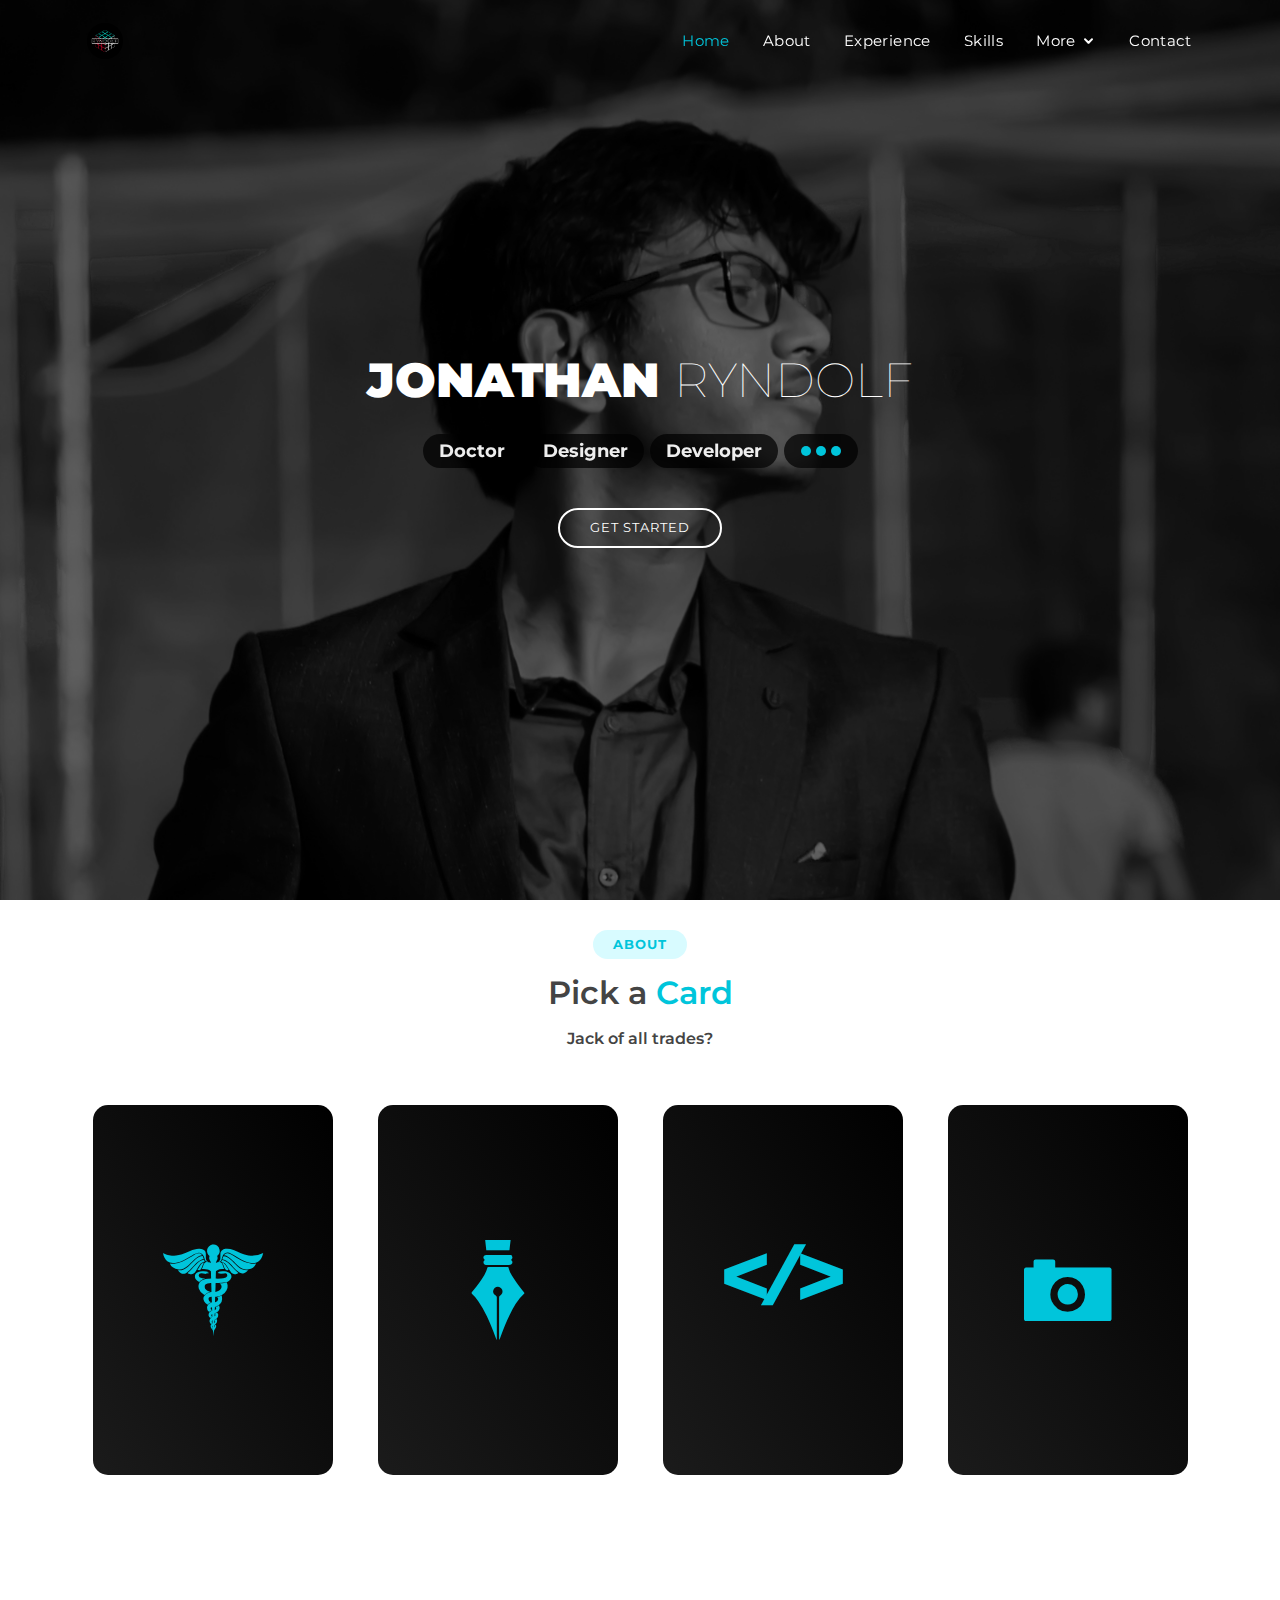
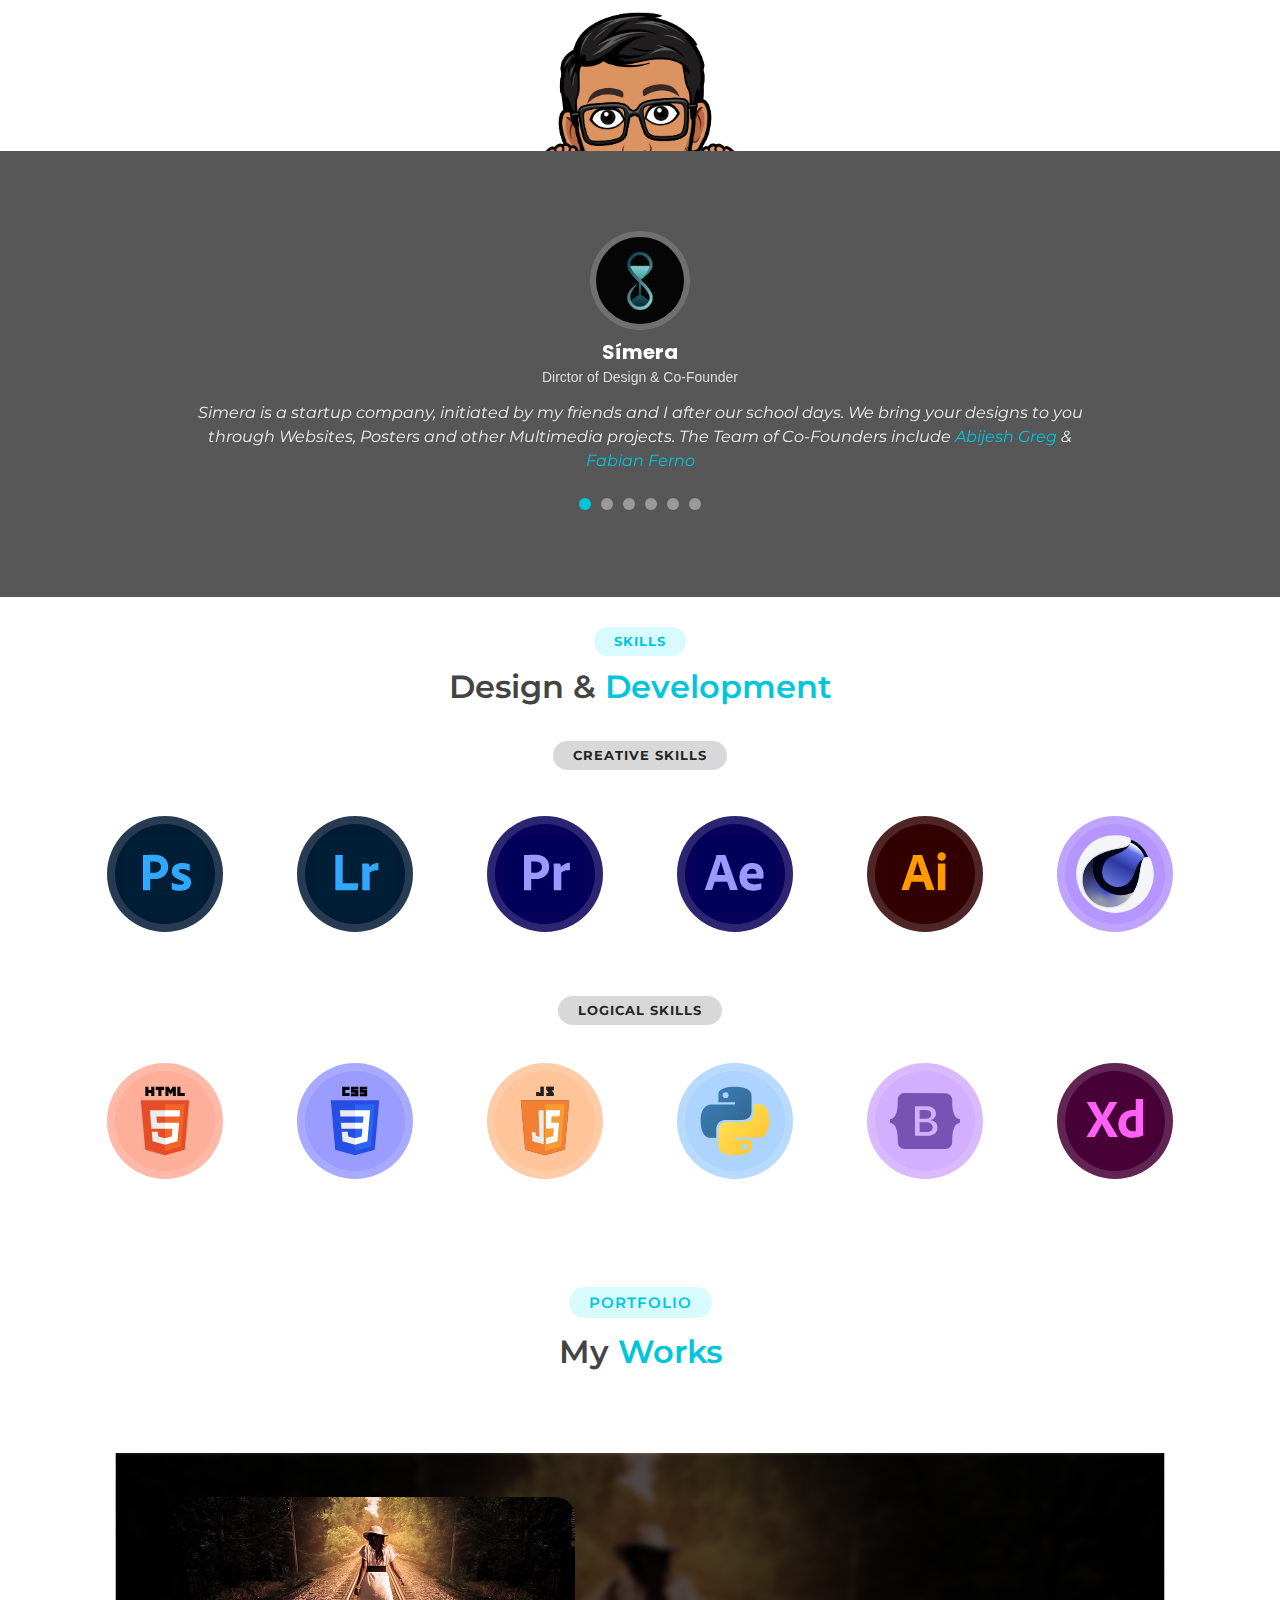
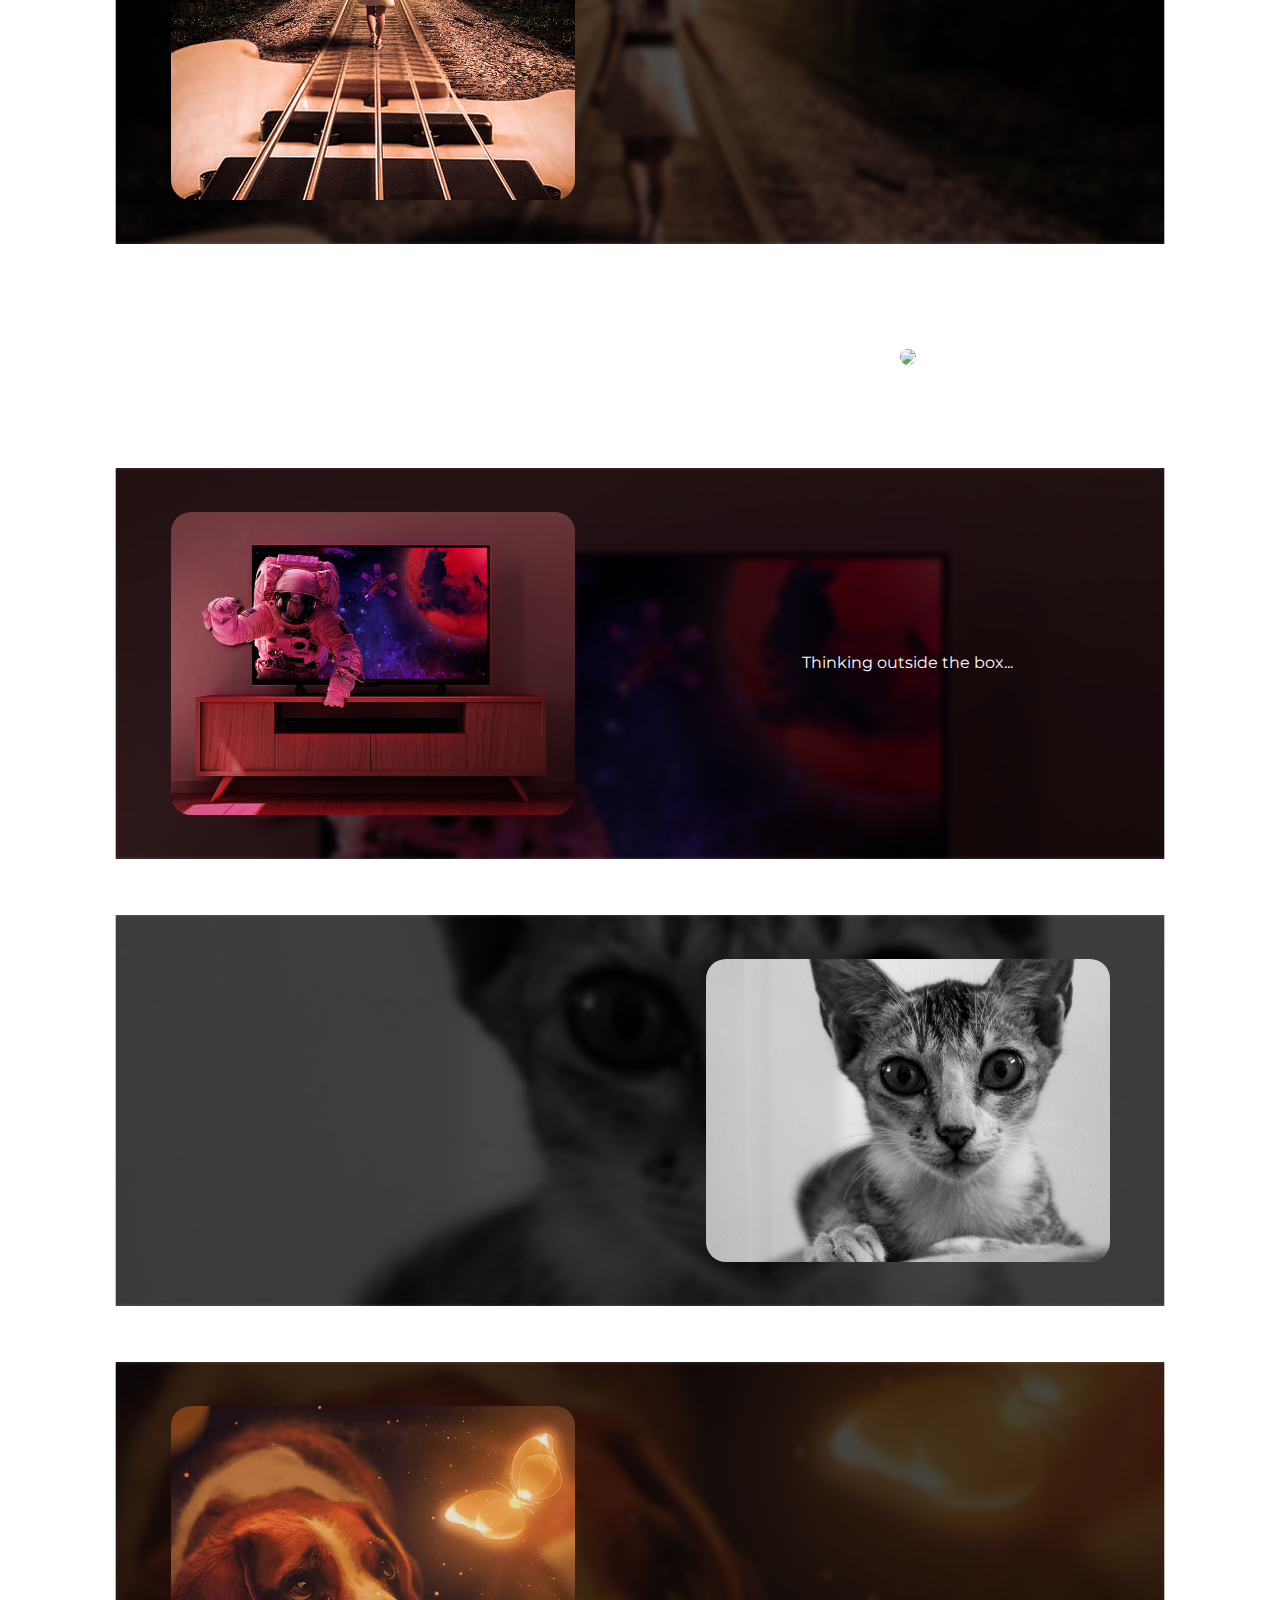
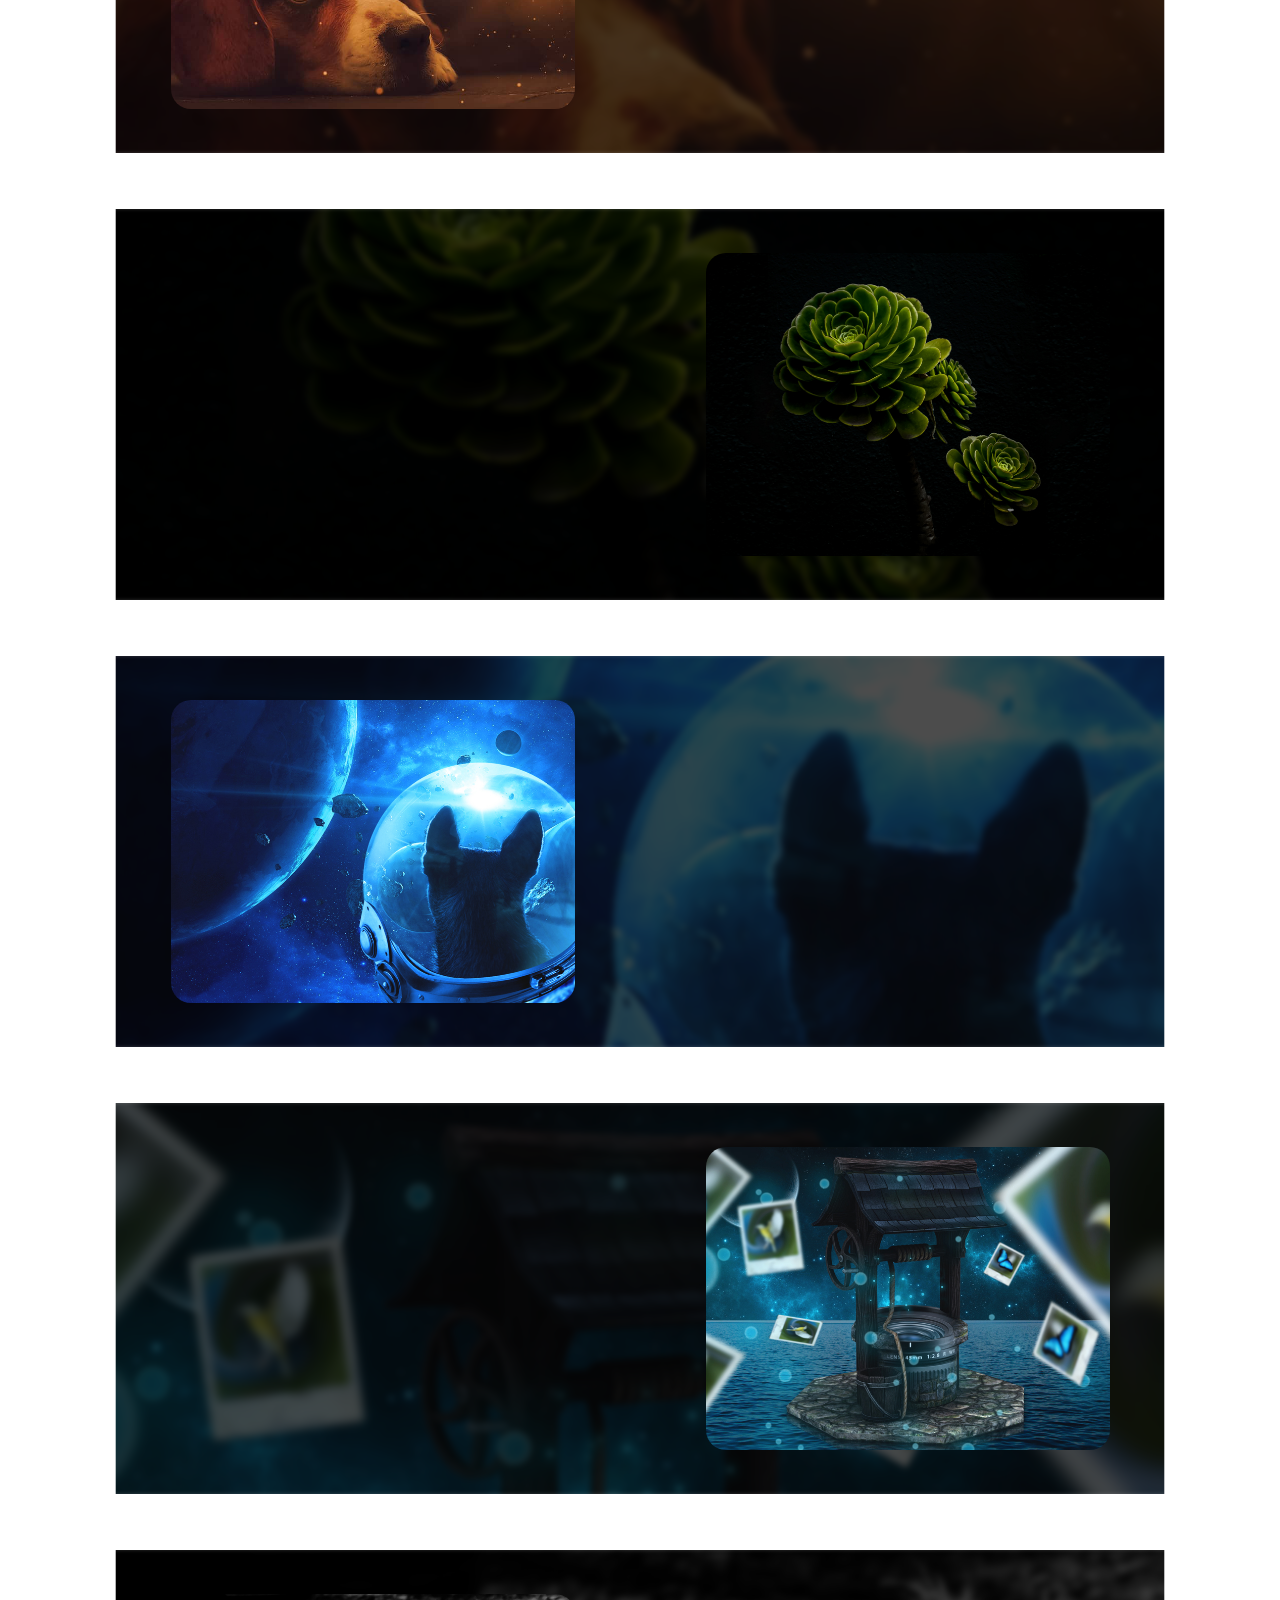
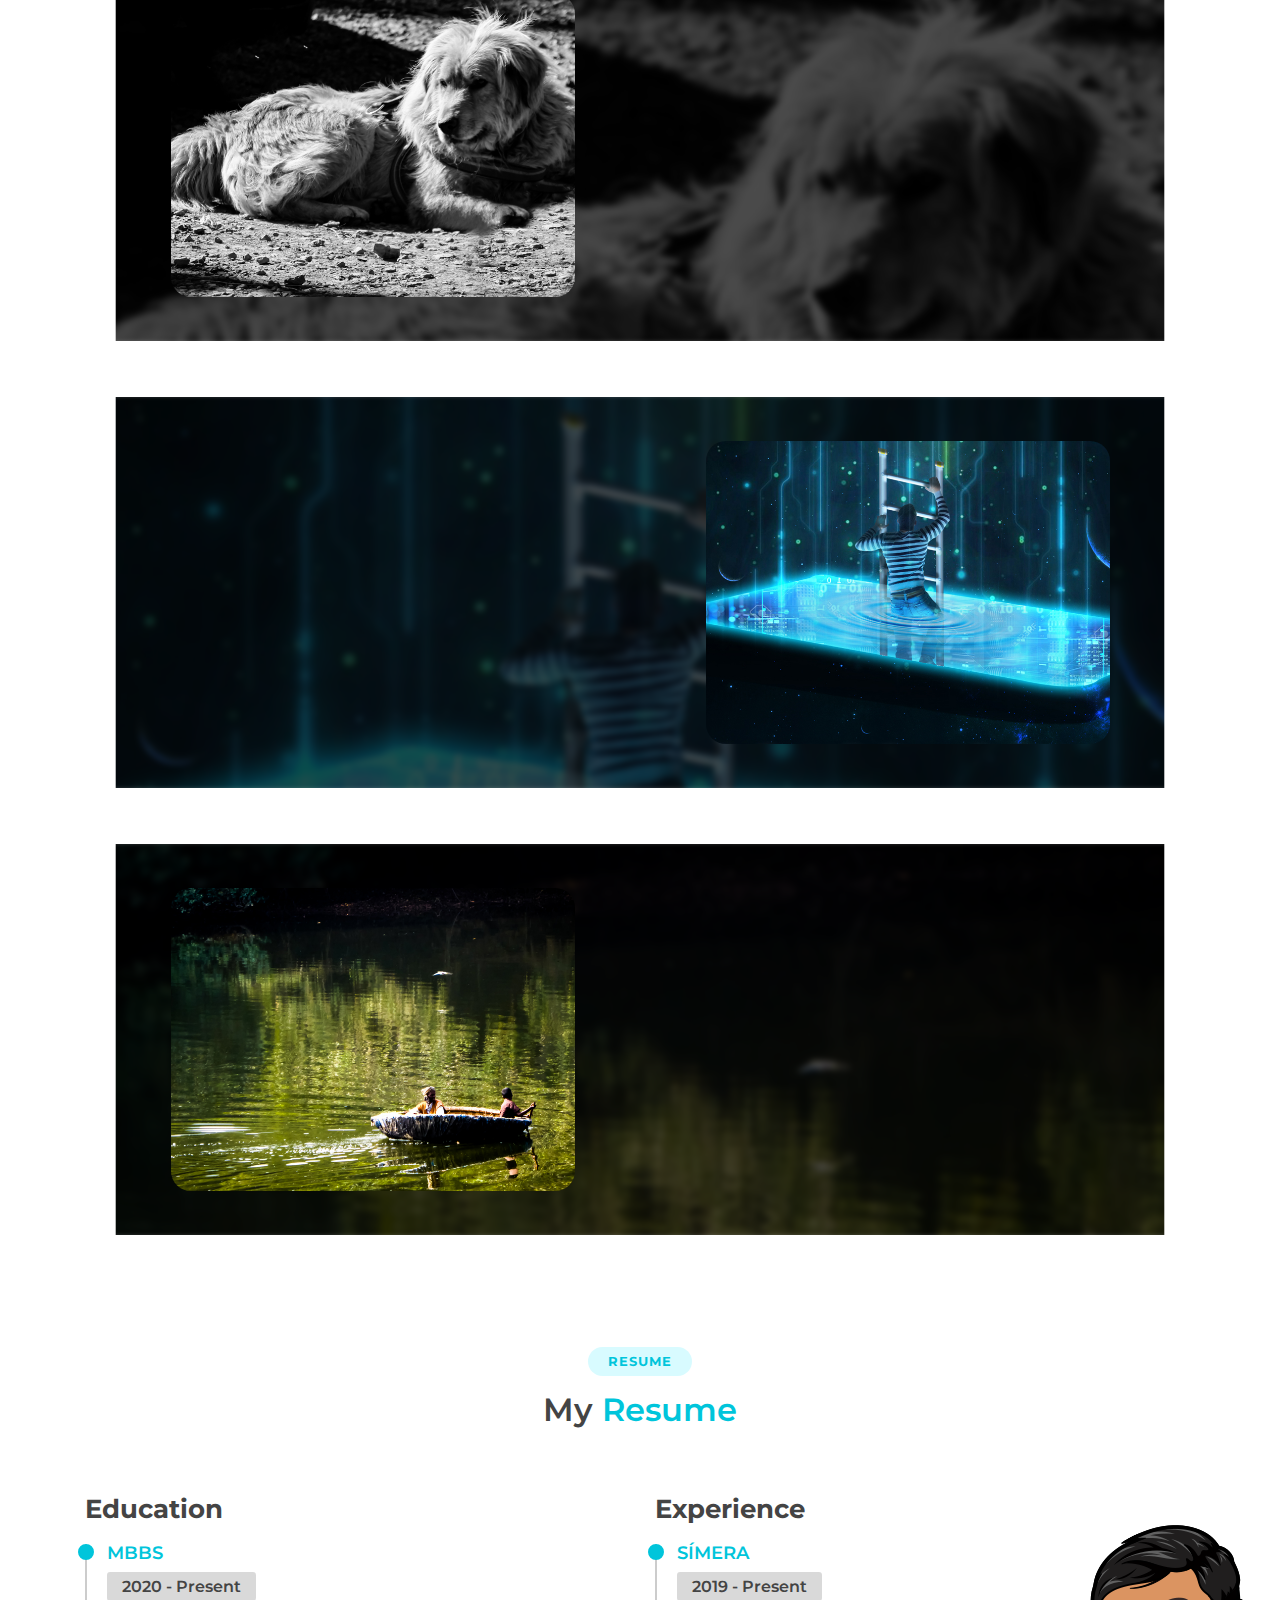
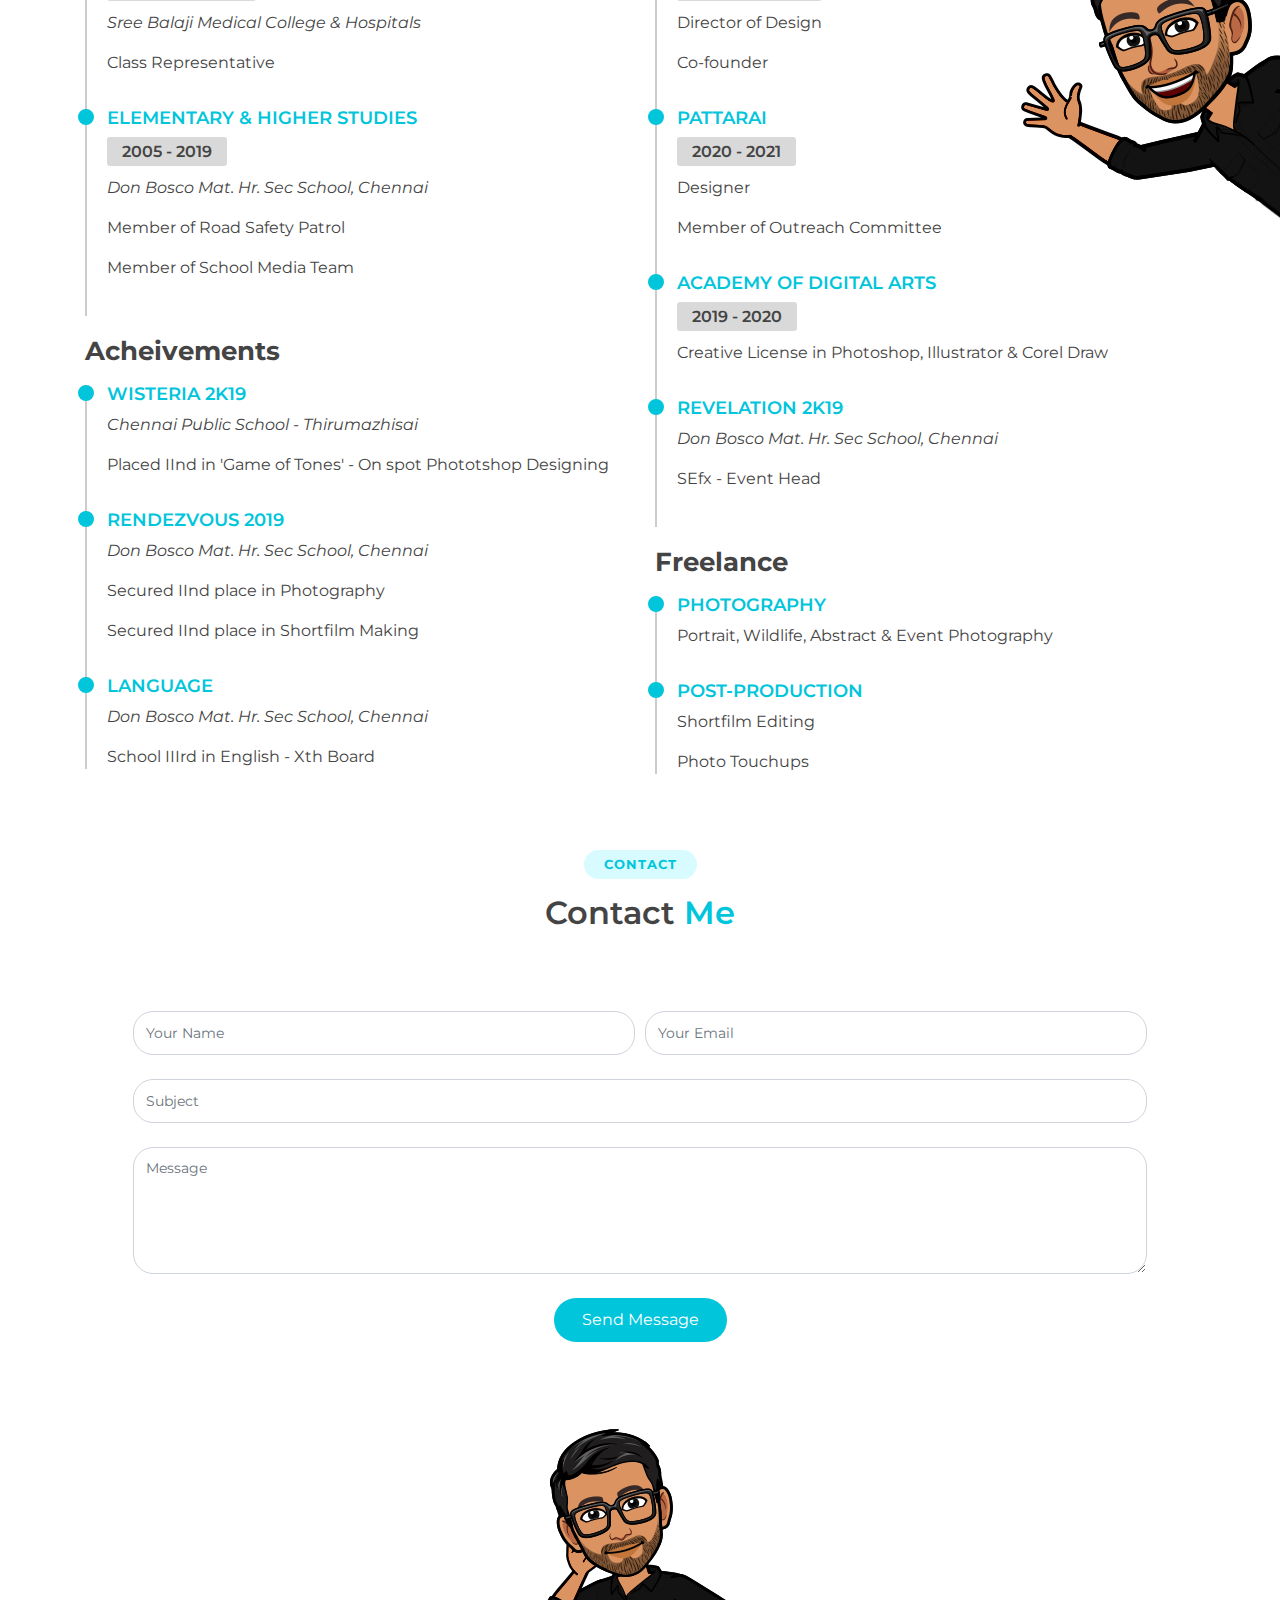
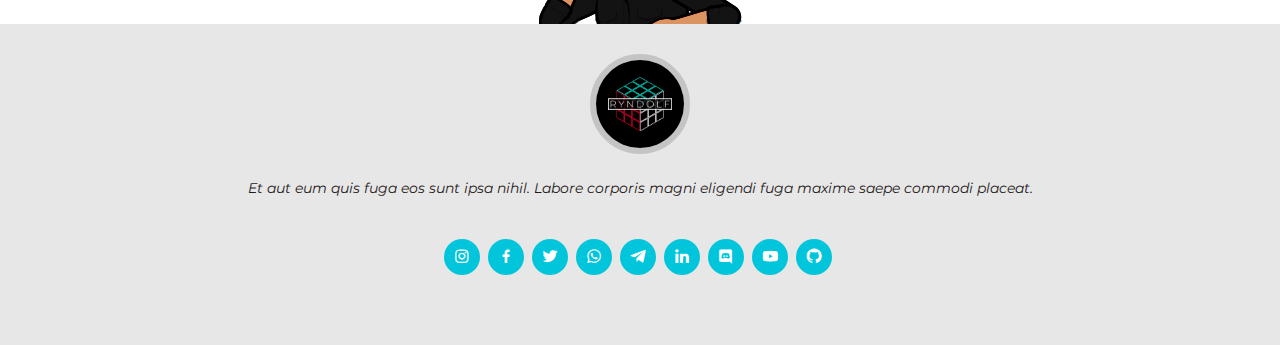
==== index.html @ 56dc68b8 "sc edit" ====
<!DOCTYPE html>

<head>
  <meta charset="utf-8" />
  <meta content="width=device-width, initial-scale=1.0" name="viewport" />

  <title>Jonathan Ryndolf</title>
  <meta content="" name="description" />
  <meta content="" name="keywords" />

  <!-- Browser Logo -->
  <link href="assets/img/smile.png" rel="icon" />
  <link href="assets/img/smile.png" rel="apple-touch-icon" />

  <!-- Google Fonts -->
  <link
    href="https://fonts.googleapis.com/css?family=Open+Sans:300,300i,400,400i,600,600i,700,700i|Nunito:300,300i,400,400i,600,600i,700,700i|Poppins:300,300i,400,400i,500,500i,600,600i,700,700i"
    rel="stylesheet"
  />

  <!-- Vendor CSS Files -->
  <link href="assets/vendor/bootstrap/css/bootstrap.min.css" rel="stylesheet" />
  <link href="assets/vendor/icofont/icofont.min.css" rel="stylesheet" />
  <link href="assets/vendor/boxicons/css/boxicons.min.css" rel="stylesheet" />
  <link href="assets/vendor/remixicon/remixicon.css" rel="stylesheet" />
  <link href="assets/vendor/venobox/venobox.css" rel="stylesheet" />
  <link
    href="assets/vendor/owl.carousel/assets/owl.carousel.min.css"
    rel="stylesheet"
  />

  <!-- Main CSS File -->
  <link href="assets/css/style.css" rel="stylesheet" />
  <link href="assets/css/penstyle.css" rel="stylesheet" />
  <link href="assets/css/portfolio.css" rel="stylesheet" />
</head>

<body>
  <div class="loading"></div>
  <!-- ======= Header ======= -->
  <header id="header" class="fixed-top">
    <div class="container d-flex align-items-center">
      <a href="#hero" class="logo mr-auto"
        ><img src="assets/img/favicon.jpg" alt="" class="img-fluid"
      /></a>

      <nav class="nav-menu d-none d-lg-block">
        <ul>
          <li class="active"><a href="#hero">Home</a></li>
          <li><a href="#about">About</a></li>
          <li><a href="#testimonials">Experience</a></li>
          <li><a href="#skills">Skills</a></li>
          <li class="drop-down"><a href="">More</a>
            <ul>
              <li><a href="#portfolio">Portfolio</a></li>
              <li><a href="#resume">Resume</a></li>
              <li><a href="blog.html">Blog</a></li>
            </ul>
          </li>
          <li><a href="#contact">Contact</a></li>
        </ul>
      </nav>
      <!-- .nav-menu -->
    </div>
  </header>
  <!-- End Header -->

  <!-- ======= Hero Section ======= -->

  <div class="center d-none d-md-block" style="z-index: 5">
    <div class="big">
      <div class="outline"></div>
      <div class="small one"></div>
      <div class="small two"></div>
      <div class="small three"></div>
      <div class="small four"></div>
    </div>
  </div>

  <div
    id="colorcodepadding"
    class="colors col d-none d-md-block"
    style="position: absolute; z-index: 5; top: 32%; pointer-events: none"
  >
    <div id="color1" class="icon-box">
      <div class="padding-icon">
        <div class="colorbox" style="background-color: #00c5db"></div>
      </div>
      <h3><a href="">#00c5db</a></h3>
    </div>
    <div id="color2" class="icon-box">
      <div class="padding-icon">
        <div class="colorbox" style="background-color: #d8fbff"></div>
      </div>
      <h3><a href="">#d8fbff</a></h3>
    </div>
    <div id="color3" class="icon-box">
      <div class="padding-icon">
        <div class="colorbox" style="background-color: #ffffff"></div>
      </div>
      <h3><a href="">#ffffff</a></h3>
    </div>
    <div id="color4" class="icon-box">
      <div class="padding-icon">
        <div class="colorbox" style="background-color: #493c3e"></div>
      </div>
      <h3><a href="">#493c3e</a></h3>
    </div>
    <div id="color5" class="icon-box">
      <div class="padding-icon">
        <div class="colorbox" style="background-color: #000000"></div>
      </div>
      <h3><a href="">#000000</a></h3>
    </div>
  </div>

  <div class="codevisible" style="overflow: hidden">
    <div id="code"></div>
  </div>

  <div class="docvisible" style="overflow: hidden">
    <div id="doc"></div>
  </div>

  <div class="desvisible" style="overflow: hidden">
    <div id="des"></div>
  </div>

  <section id="hero">
    <div class="hero-container">
      <h1 class="pb-3">
        <div id="name">Jonathan <span>Ryndolf</span></div>
      </h1>
      <h2>
        <span id="doctor" class="badge rounded-pill badgecolor p-2 pl-3 pr-3"
          >Doctor</span
        >
        <span id="designer" class="badge rounded-pill badgecolor p-2 pl-3 pr-3"
          >Designer</span
        >
        <span id="developer" class="badge rounded-pill badgecolor p-2 pl-3 pr-3"
          >Developer</span
        >
        <span
          class="badge rounded-pill badgecolor p-2 pl-3 pr-5"
          style="color: #0000"
        >
          <div class="dot-flashing ml-3 mt-1" style="position: absolute"></div>
          ..
        </span>
      </h2>
      <a href="#about" class="btn-get-started scrollto hand">Get Started</a>
    </div>
  </section>
  <!-- End Hero -->

  <main id="main">

    <!-- ======= About Section ======= -->
    <section id="about" class="about">
      <div class="container">
        <div class="section-title">
          <h2>About</h2>
          <h3>Pick a<span> Card</span></h3>
          <p>Jack of all trades?</p>
        </div>

        <div class="row mt-4">
          <div class="col-md-3 col-12 mb-md-0 mb-5 fixes">
            <div class="flip-card">
              <div class="flip-card-inner">
                <div class="flip-card-front">
                  <i class="icofont-medical-sign-alt"></i>
                </div>
                <div class="flip-card-back">
                  <div class="topicon"><i class="icofont-medical-sign-alt"></i></div>
                  <h1>Medicine</h1>
                  <h2><em>"The Human Body is the best work of art." - Jess C. Scott</em></h2>
                  <p>Gross Anatomy is one of my interests and
                    I wish to be a skillful surgeon one day, but for now
                    I'm looking forward to learn more about this marvelous machine
                    God has created.
                  </p>
                  <div class="boticon"><i class="icofont-medical-sign-alt"></i></div> 
                </div>
              </div>
            </div>
          </div>

          <div class="col-md-3 col-12 mb-md-0 mb-5 fixes">
            <div class="flip-card">
              <div class="flip-card-inner">
                <div class="flip-card-front">
                  <i class="icofont-pen-nib"></i>
                </div>
                <div class="flip-card-back">
                  <div class="topicon"><i class="icofont-pen-nib"></i></div>
                  <h1>Designing</h1>
                  <h3><em>"Good design is about process, not product." - Jared Sinclair</em></h3>
                  <p>I started designing when I was 14 and I couldn't stop.
                    You know why? Bringing a vision in your head
                    into existence feels like giving life and what's more rewarding than the power to create?
                  </p>
                  <div class="boticon"><i class="icofont-pen-nib"></i></div> 
                </div>
              </div>
            </div>
          </div>

          <div class="col-md-3 col-12 mb-md-0 mb-5 fixes">
            <div class="flip-card">
              <div class="flip-card-inner">
                <div class="flip-card-front">
                  <i style="font-family: Consolas, monaco, monospace;font-style: normal;font-weight: 1000;font-size: 80px;letter-spacing: -10px;" class="pb-3 pr-2">&#x3C;/&#x3E;</i>
                </div>
                <div class="flip-card-back">
                  <div class="topicon"><i style="font-family: Consolas, monaco, monospace;font-style: normal;font-weight: 1000;font-size: 32px;letter-spacing: -4px;">&#x3C;/&#x3E;</i></div>
                  <h1>Coding</h1>
                  <h3><em>"First, solve the problem. Then, write the code." - John Johnson</em></h3>
                  <p>It's been a year since I started coding, nevertheless everyday i learn something new.
                    It's really fascinating how just a set of text can produce complex designs & functions.
                  </p>
                  <div class="boticon"><i style="font-family: Consolas, monaco, monospace;font-style: normal;font-weight: 1000;font-size: 32px;letter-spacing: -4px;">&#x3C;/&#x3E;</i></div> 
                </div>>
              </div>
            </div>
          </div>

          <div class="col-md-3 col-12 fixes">
            <div class="flip-card">
              <div class="flip-card-inner">
                <div class="flip-card-front">
                  <i class="icofont-camera-alt"></i>
                </div>
                <div class="flip-card-back">
                  <div class="topicon"><i class="icofont-camera-alt"></i></div>
                  <h1>Photography</h1>
                  <h3 style="font-size: 11px;"><em>"Don't shoot what it looks like. Shoot what it feels like." - David Alan</em></h3>
                  <p>If only there was a way to relish a moment not just while it happens but forever. Oh it exists and it's beautiful.
                    Portraiture has been one of my interests & I love the Monochrome's of Mark Mann.
                  </p>
                  <div class="boticon"><i class="icofont-camera-alt"></i></div> 
                </div>
            </div>
          </div>

        </div>
        <div class="row content"></div>
      </div>
    </section>
    <!-- End About Section -->

    <!-- ======= Testimonials Section ======= -->
    <div class="peek text-center" >
      <img src="assets/img/bitmoji/peek.png">
    </div>
    <section id="testimonials" class="testimonials">
      <div class="container">
        <div class="owl-carousel testimonials-carousel">
          <div class="testimonial-item">
            <img
              src="assets/img/testimonials/testimonials-1.jpg"
              class="testimonial-img"
              alt=""
            />
            <h3>Símera</h3>
            <h4>Dirctor of Design & Co-Founder</h4>

            <p>

              Simera is a startup company, initiated by my friends and I
              after our school days. We bring your designs to you through Websites, Posters
              and other Multimedia projects. The Team of Co-Founders include
              <a href="">Abijesh Greg</a> & <a href="https://www.fabianferno.tech/" target="blank">Fabian Ferno</a>

            </p>
          </div>

          <div class="testimonial-item">
            <img
              src="assets/img/testimonials/testimonials-2.jpg"
              class="testimonial-img"
              alt=""
            />
            <h3>Pattarai</h3>
            <h4>Designer</h4>

            <p>

              Export tempor illum tamen malis malis eram quae irure esse
              labore quem cillum quid <a href="sc.html" style="text-decoration: none; color: #ffffff;">GIFT</a> cillum eram malis quorum velit fore eram
              velit sunt aliqua noster fugiat irure amet legam anim culpa.

            </p>
          </div>

          <div class="testimonial-item">
            <img
              src="assets/img/testimonials/testimonials-3.jpg"
              class="testimonial-img"
              alt=""
            />
            <h3>Don Bosco</h3>
            <h4>Graduate</h4>

            <p>

              Enim nisi quem export duis labore cillum quae magna enim sint
              quorum nulla quem veniam duis minim tempor labore quem eram duis
              noster aute amet eram fore quis sint minim.

            </p>
          </div>

          <div class="testimonial-item">
            <img
              src="assets/img/testimonials/testimonials-4.jpg"
              class="testimonial-img"
              alt=""
            />
            <h3>SBMCH</h3>
            <h4>Freshman</h4>

            <p>

              Fugiat enim eram quae cillum dolore dolor amet nulla culpa
              multos export minim fugiat minim velit minim dolor enim duis
              veniam ipsum anim magna sunt elit fore quem dolore labore illum
              veniam.

            </p>
          </div>

          <div class="testimonial-item">
            <img
              src="assets/img/testimonials/testimonials-5.jpg"
              class="testimonial-img"
              alt=""
            />
            <h3>Academy of Digital Arts</h3>
            <h4>Graduate</h4>

            <p>

              Fugiat enim eram quae cillum dolore dolor amet nulla culpa
              multos export minim fugiat minim velit minim dolor enim duis
              veniam ipsum anim magna sunt elit fore quem dolore labore illum
              veniam.

            </p>
          </div>

          <div class="testimonial-item">
            <img
              src="assets/img/testimonials/testimonials-6.jpg"
              class="testimonial-img"
              alt=""
            />
            <h3>Freelance</h3>
            <h4>Photographer</h4>

            <p>

              Quis quorum aliqua sint quem legam fore sunt eram irure aliqua
              veniam tempor noster veniam enim culpa labore duis sunt culpa
              nulla illum cillum fugiat legam esse veniam culpa fore nisi
              cillum quid.

            </p>
          </div>

        </div>
      </div>
    </section>
    <!-- End Testimonials Section -->

    <!-- ======= Skills Section ======= -->
    <section id="skills" class="skills">
      <div class="container">
        <div class="section-title mb-2">
          <h2>Skills</h2>
          <h3>Design &<span> Development</span></h3>
        </div>
        
        <div class="section-title design-title mb-3">
          <h2>Creative Skills</h2>
        </div>
        
        <div class="row mb-5 pb-3">
          <div class="col-lg-2 col-md-3 col-6 text-center">
            <a href="https://www.photoshop.com/en" target="_blank" rel="noopener noreferrer">
            <div class="icon-box blue" title="Photoshop">
                <img src="assets/img/svgs/ps.svg" />
            </div>
          </a>
          </div>
          <div class=" col-lg-2 col-md-3 col-6 text-center">
            <a href="https://lightroom.adobe.com/" target="_blank" rel="noopener noreferrer">
            <div class="icon-box blue" title="Lightroom">
                <img src="assets/img/svgs/lr.svg" />
            </div>
          </a>
          </div>
          <div class=" col-lg-2 col-md-3 col-6 text-center mt-4 mt-md-0">
            <div class="icon-box violet" title="Premiere Pro">
                <img src="assets/img/svgs/pr.svg" />
            </div>
          </div>
          <div class=" col-lg-2 col-md-3 col-6 text-center mt-4 mt-md-0">
            <div class="icon-box violet" title="After Effects">
                <img src="assets/img/svgs/ae.svg" />
            </div>
          </div>
          <div class=" col-lg-2 col-md-3 col-6 text-center mt-4 mt-lg-0">
            <div class="icon-box orange" title="Illustrator">
                <img src="assets/img/svgs/ai.svg" />
            </div>
          </div>
          <div class=" col-lg-2 col-md-3 col-6 text-center mt-4 mt-lg-0">
            <a href="https://www.maxon.net/en" target="_blank" rel="noopener noreferrer">
            <div class="icon-box c4d" title="Cinema 4D">
                <img src="assets/img/svgs/c4d.svg">
            </div>
            </a>
          </div>

        </div>

        <div class="section-title dev-title mb-2">
          <h2>Logical Skills</h2>
        </div>
        <div class="row mb-5">

          <div class=" col-lg-2 col-md-3 col-6 text-center mt-4 mt-md-0">
            <div class="icon-box html non-adobe" title="HTML">
                <img src="assets/img/svgs/html.svg" />
            </div>
          </div>
          <div class=" col-lg-2 col-md-3 col-6 text-center mt-4 mt-md-0">
            <div class="icon-box css non-adobe" title="CSS">
                <img src="assets/img/svgs/css.svg" />
            </div>
          </div>
          <div class=" col-lg-2 col-md-3 col-6 text-center mt-4 mt-md-0">
            <div class="icon-box js non-adobe" title="JavaScrpit">
                <img src="assets/img/svgs/js.svg" />
            </div>
          </div>
          <div class=" col-lg-2 col-md-3 col-6 text-center">
            <div class="icon-box py non-adobe" title="Python">
                <img src="assets/img/svgs/python.svg" />
            </div>
          </div>
          <div class=" col-lg-2 col-md-3 col-6 text-center mt-4 mt-md-0">
            <div class="icon-box bs non-adobe" title="Bootstrap">
                <img src="assets/img/svgs/bs.svg" />
            </div>
          </div>
          <div class=" col-lg-2 col-md-3 col-6 text-center">
            <div class="icon-box purple" title="Experience Design">
                <img src="assets/img/svgs/xd.svg" />
            </div>
          </div>
        </div>

      </div>
    </section>
    <!-- End Skills Section -->

        <!-- ======= Portfolio Section ======= -->

        <section id="portfolio" class="portfolio">
          <div class="container">
            <div class="section-title">
              <h2>Portfolio</h2>
              <h3>My <span>Works</span></h3>
            </div>
            
            <div class="row my-5 py-5 one">
              <div class="col-12 col-md-6 text-center">
                <img src="assets/img/portfolio/1.jpg">
              </div>
              <div class="col-12 col-md-6 my-auto px-5"></div>
            </div>

            <div class="row my-5 py-5 text-center two">
              <div class="col-12 col-md-6 my-auto">Every part of you is you, don't lose that</div>
              <div class="col-12 col-md-6">
                <img src="assets/img/portfolio/2.jpg">
              </div>
            </div>

            <div class="row my-5 py-5 text-center three">
              <div class="col-12 col-md-6">
                <img src="assets/img/portfolio/3.jpg">
              </div>
              <div class="col-12 col-md-6 my-auto">Thinking outside the box...</div>
            </div>

            <div class="row my-5 py-5 four">
              <div class="col-12 col-md-6 my-auto px-5"></div>
              <div class="col-12 col-md-6 text-center">
                <img src="assets/img/portfolio/4.jpg">
              </div>
            </div>

            <div class="row my-5 py-5 text-center five">
              <div class="col-12 col-md-6">
                <img src="assets/img/portfolio/5.jpg">
              </div>
              <div class="col-12 col-md-6"></div>
            </div>

            <div class="row my-5 py-5 text-center six">
              <div class="col-12 col-md-6"></div>
              <div class="col-12 col-md-6">
                <img src="assets/img/portfolio/6.jpg">
              </div>
            </div>

            <div class="row my-5 py-5 text-center seven">
              <div class="col-12 col-md-6">
                <img src="assets/img/portfolio/7.jpg">
              </div>
              <div class="col-12 col-md-6"></div>
            </div>

            <div class="row my-5 py-5 eight">
              <div class="col-12 col-md-6 my-auto px-5"></div>
              <div class="col-12 col-md-6 text-center">
                <img src="assets/img/portfolio/8.jpg">
              </div>
            </div>

            <div class="row my-5 py-5 text-center nine">
              <div class="col-12 col-md-6">
                <img src="assets/img/portfolio/9.jpg">
              </div>
              <div class="col-12 col-md-6"></div>
            </div>

            <div class="row my-5 py-5 text-center ten">
              <div class="col-12 col-md-6"></div>
              <div class="col-12 col-md-6">
                <img src="assets/img/portfolio/10.jpg">
              </div>
            </div>

            <div class="row my-5 py-5 text-center eleven">
              <div class="col-12 col-md-6">
                <img src="assets/img/portfolio/11.jpg">
              </div>
              <div class="col-12 col-md-6"></div>
            </div>



          </div>
        </section>
        <!-- End Resume Section -->

    <!-- ======= Resume Section ======= -->
    <div class="bitmoji">
      <img src="assets/img/bitmoji/side.png">
    </div>
    <section id="resume" class="resume">
      <div class="container">
        <div class="section-title">
          <h2>Resume</h2>
          <h3>My <span>Resume</span></h3>
          <p></p>
        </div>
        <div class="row">
          <div class="col-lg-6">
            <h3 class="resume-title">Education</h3>
            <div class="resume-item">
              <h4>MBBS</h4>
              <h5>2020 - Present</h5>
              <p>
                <em>Sree Balaji Medical College & Hospitals </em>
              </p>
              <p>Class Representative</p>
            </div>
            <div class="resume-item">
              <h4>Elementary & Higher Studies</h4>
              <h5>2005 - 2019</h5>
              <p><em>Don Bosco Mat. Hr. Sec School, Chennai</em></p>
              <p>Member of Road Safety Patrol</p>
              <p>Member of School Media Team</p>
            </div>
            <h3 class="resume-title">Acheivements</h3>
            <div class="resume-item">
              <h4>Wisteria 2K19</h4>
              <p><em>Chennai Public School - Thirumazhisai</em></p>
              <p>
                Placed IInd in 'Game of Tones' - On spot Phototshop Designing
              </p>
            </div>
            <div class="resume-item">
              <h4>Rendezvous 2019</h4>
              <p><em>Don Bosco Mat. Hr. Sec School, Chennai</em></p>
              <p>Secured IInd place in Photography</p>
              <p>Secured IInd place in Shortfilm Making</p>
            </div>
            <div class="resume-item">
              <h4>Language</h4>
              <p><em>Don Bosco Mat. Hr. Sec School, Chennai</em></p>
              <p>School IIIrd in English - Xth Board</p>
            </div>
          </div>
          <div class="col-lg-6">
            <h3 class="resume-title">Experience</h3>
            <div class="resume-item">
              <h4>Símera</h4>
              <h5>2019 - Present</h5>
              <p>Director of Design</p>
              <p>Co-founder</p>
            </div>
            <div class="resume-item">
              <h4>Pattarai</h4>
              <h5>2020 - 2021</h5>
              <p>Designer</p>
              <p>Member of Outreach Committee</p>
            </div>
            <div class="resume-item">
              <h4>Academy of Digital Arts</h4>
              <h5>2019 - 2020</h5>
              <p>Creative License in Photoshop, Illustrator & Corel Draw</p>
            </div>
            <div class="resume-item">
              <h4>Revelation 2K19</h4>
              <p><em>Don Bosco Mat. Hr. Sec School, Chennai</em></p>

              <p>SEfx - Event Head</p>
            </div>
            <h3 class="resume-title">Freelance</h3>
            <div class="resume-item">
              <h4>Photography</h4>
              <p>Portrait, Wildlife, Abstract & Event Photography</p>
            </div>
            <div class="resume-item">
              <h4>Post-production</h4>
              <p>Shortfilm Editing</p>
              <p>Photo Touchups</p>
            </div>
          </div>
        </div>
      </div>
    </section>
    <!-- End Resume Section -->

    <!-- ======= Contact Section ======= -->
    <section id="contact" class="contact">
      <div class="container">
        <div class="section-title">
          <h2>Contact</h2>
          <h3>Contact<span> Me</span></h3>
        </div>
        <form action="https://formspree.io/f/mvodzzgr" method="post" class="php-email-formm p-5">
          <div class="form-row">
            <div class="col-md-6 form-group">
              <input
                type="text"
                name="name"
                class="form-control"
                id="name"
                placeholder="Your Name"
                data-rule="minlen:4"
                data-msg="Please enter at least 4 chars"
              />
              <div class="validate"></div>
            </div>
            <div class="col-md-6 form-group">
              <input
                type="email"
                class="form-control"
                name="_replyto"
                id="email"
                placeholder="Your Email"
                data-rule="email"
                data-msg="Please enter a valid email"
              />
              <div class="validate"></div>
            </div>
          </div>
          <div class="form-group">
            <input
              type="text"
              class="form-control"
              name="subject"
              id="subject"
              placeholder="Subject"
              data-rule="minlen:4"
              data-msg="Please enter at least 8 chars of subject"
            />
            <div class="validate"></div>
          </div>
          <div class="form-group">
            <textarea
              class="form-control"
              name="message"
              rows="5"
              data-rule="required"
              data-msg="Please write something for us"
              placeholder="Message"
            ></textarea>
            <div class="validate"></div>
          </div>
          <div class="mb-3">
            <div class="loading">Loading</div>
            <div class="sent-message">
              Your message has been sent. Thank you!
            </div>
          </div>
          <div class="text-center">
            <button type="submit">Send Message</button>
          </div>
        </form>
      </div>
    </section>
    <!-- End Contact Section -->

    <!-- ======= Footer ======= -->
    <div class="footer-img text-center">
      <img src="assets/img/bitmoji/footer.png" />
    </div>
    <footer id="footer">
      <div class="container">
        <div class="mb-4">
          <img src="assets/img/testimonials/testimonials-6.jpg">
        </div>
        <p>
          Et aut eum quis fuga eos sunt ipsa nihil. Labore corporis magni
          eligendi fuga maxime saepe commodi placeat.
        </p>
        <div class="social-links text-center pt-3 pt-md-0">
          <a href="https://www.instagram.com/jonathan.ryndolf/" class="instagram" target="_blank" rel="noopener noreferrer"><i class="bx bxl-instagram"></i></a>
          <a href="https://www.facebook.com/jonathan.ryan.9484" class="facebook" target="_blank" rel="noopener noreferrer"><i class="bx bxl-facebook"></i></a>
          <a href="https://twitter.com/Jonathanryndolf" class="twitter" target="_blank" rel="noopener noreferrer"><i class="bx bxl-twitter"></i></a>
          <a href="https://api.whatsapp.com/send?phone=9790766522" class="whatsapp" target="_blank" rel="noopener noreferrer"><i class="bx bxl-whatsapp"></i></a>
          <a href="https://t.me/RYNDOLF" class="telegram" target="_blank" rel="noopener noreferrer"><i class="bx bxl-telegram"></i></a>
          <a href="https://www.linkedin.com/in/jonathan-ryndolf-86a088200/?originalSubdomain=in" class="linkedin" target="_blank" rel="noopener noreferrer"><i class="bx bxl-linkedin"></i></a>
          <a href="https://discord.gg/Gz9pQJhJCm" class="discord" target="_blank" rel="noopener noreferrer"><i class="bx bxl-discord"></i></a>
          <a href="https://www.youtube.com/channel/UCeMcCNtvQe6ecVnm_RrWzng" class="youtube" target="_blank" rel="noopener noreferrer"><i class="bx bxl-youtube"></i></a>
          <a href="https://github.com/Jonathan-Ryndolf" class="github" target="_blank" rel="noopener noreferrer"><i class="bx bxl-github"></i></a>
        </div>
      </div>
    </footer>
    <!-- End Footer -->

  </main>
  <a href="#hero" class="back-to-top"><i class="ri-arrow-up-line"></i></a>

  <!-- Vendor JS Files -->
  <script src="assets/vendor/jquery/jquery.min.js"></script>
  <script src="assets/vendor/bootstrap/js/bootstrap.bundle.min.js"></script>
  <script src="assets/vendor/jquery.easing/jquery.easing.min.js"></script>
  <script src="assets/vendor/php-email-form/validate.js"></script>
  <script src="assets/vendor/isotope-layout/isotope.pkgd.min.js"></script>
  <script src="assets/vendor/venobox/venobox.min.js"></script>
  <script src="assets/vendor/owl.carousel/owl.carousel.min.js"></script>

  <!-- Main JS File -->
  <script src="assets/js/main.js"></script>
  <script src="assets/js/hover.js"></script>
</body>
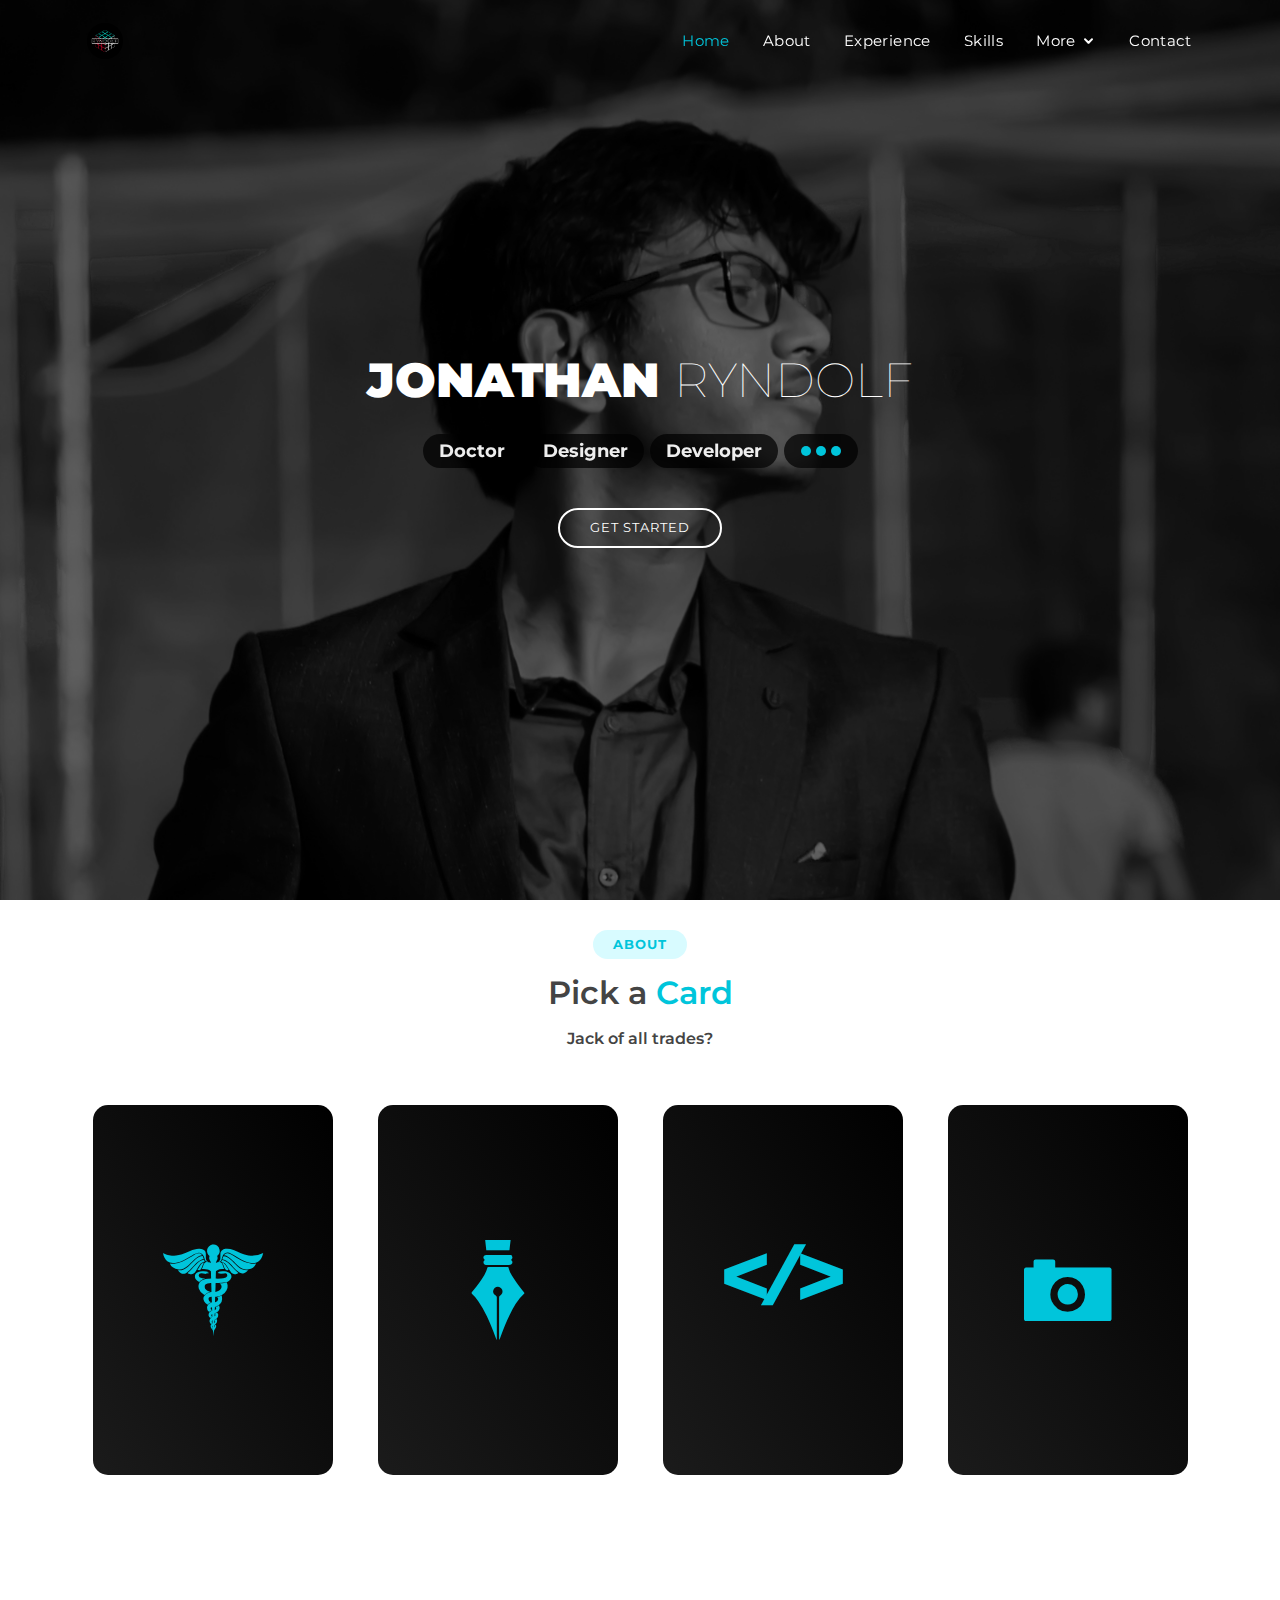
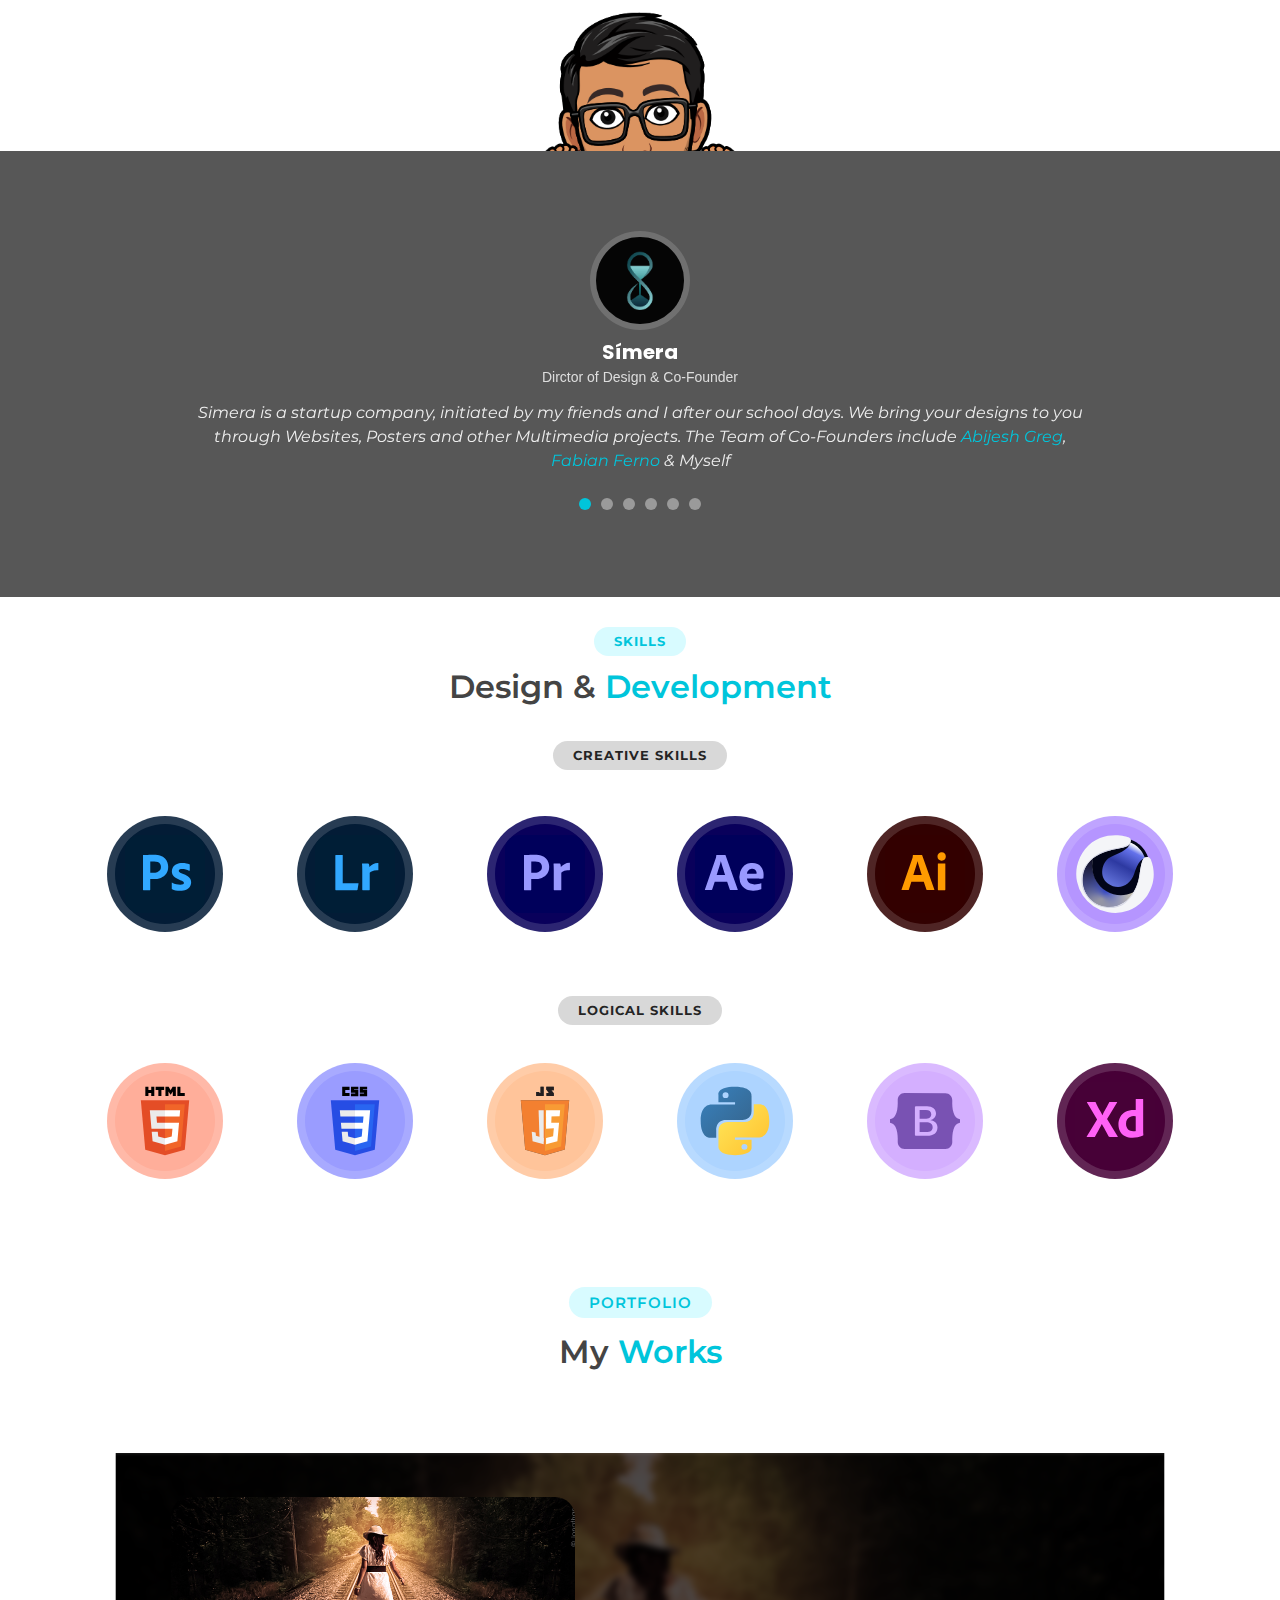
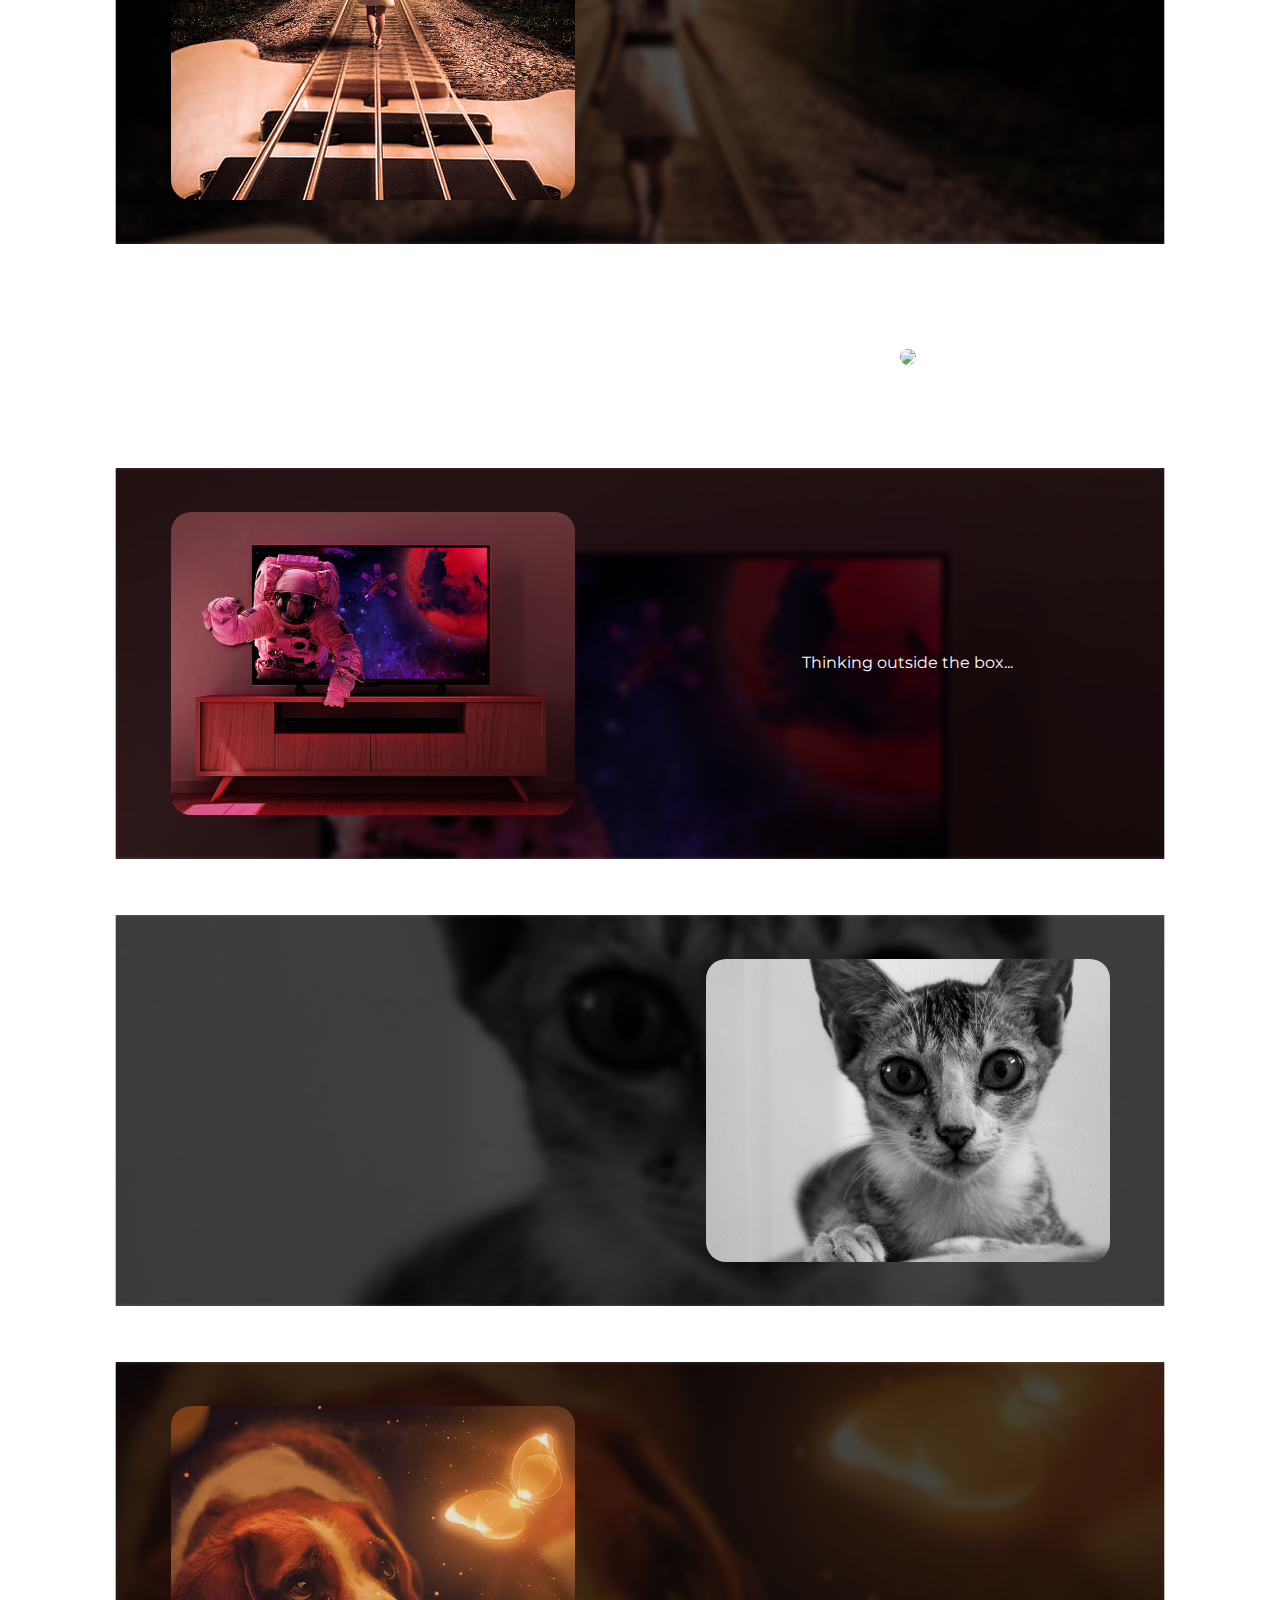
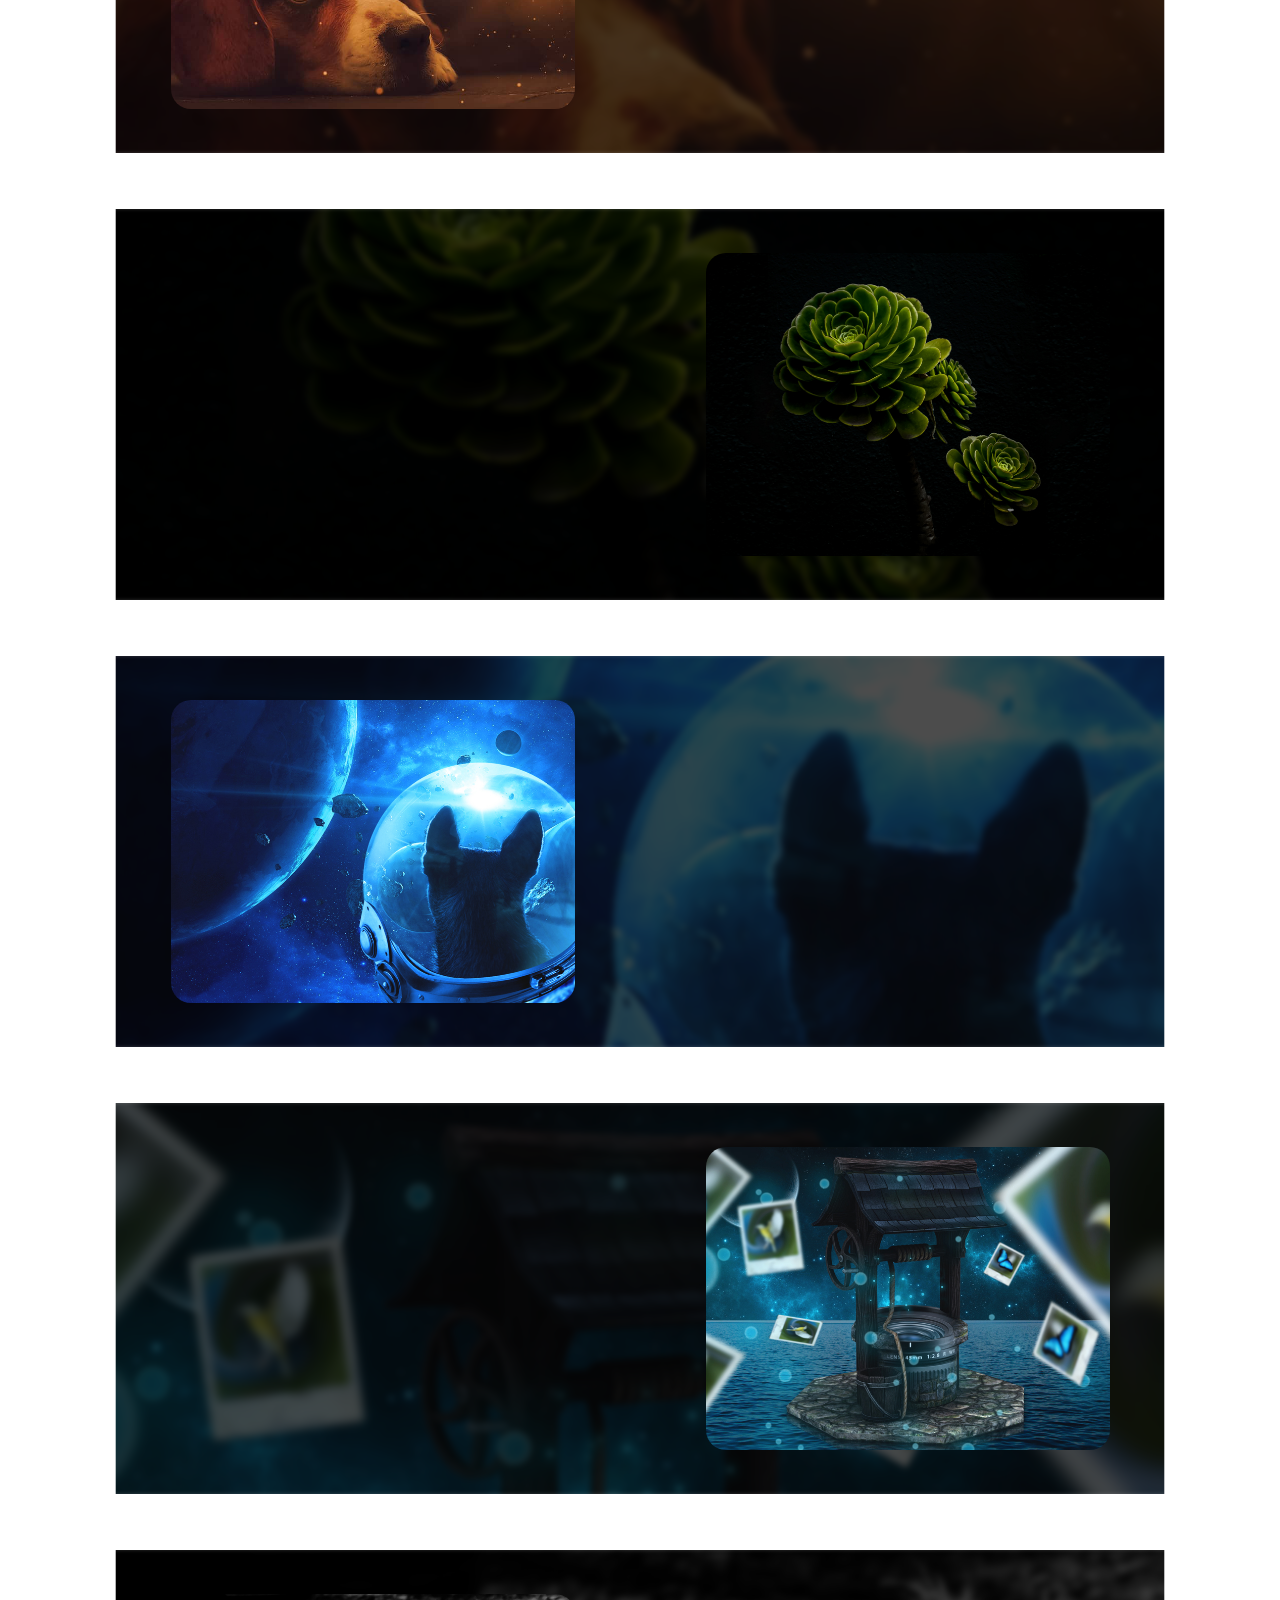
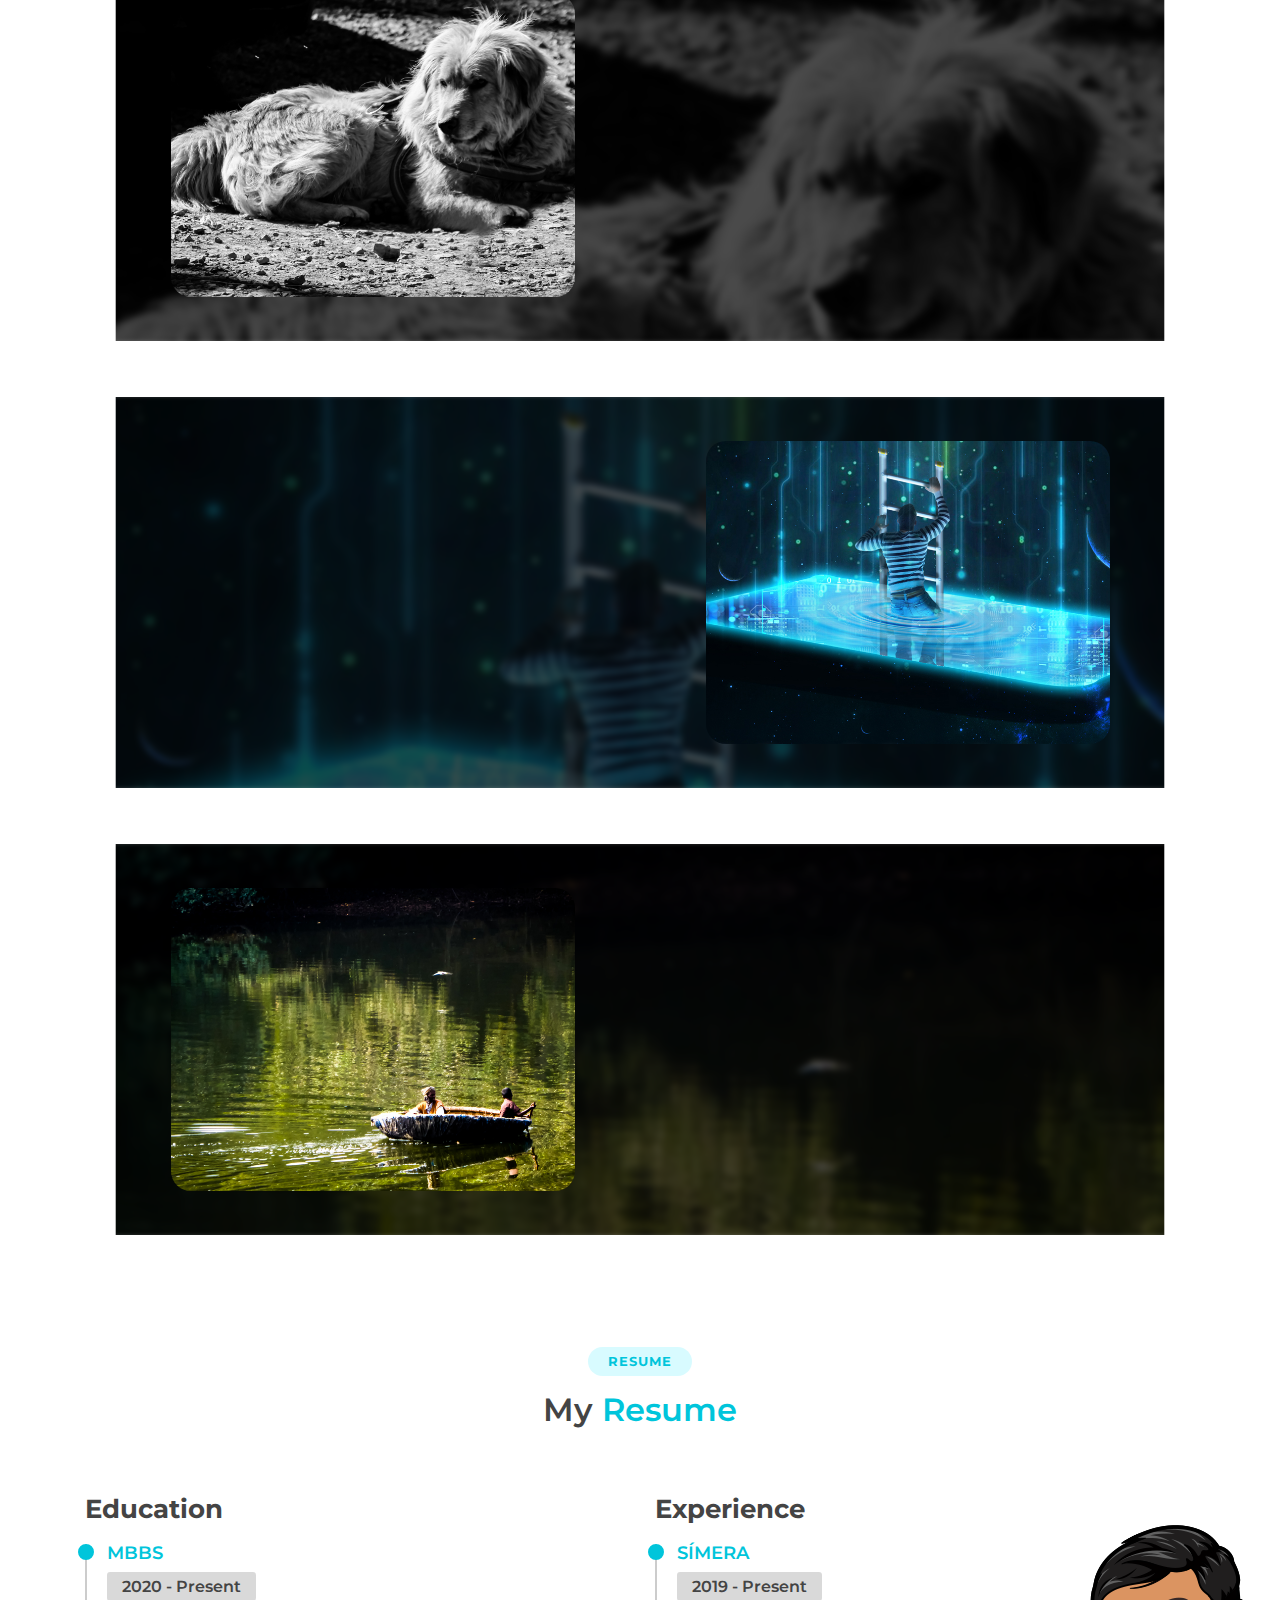
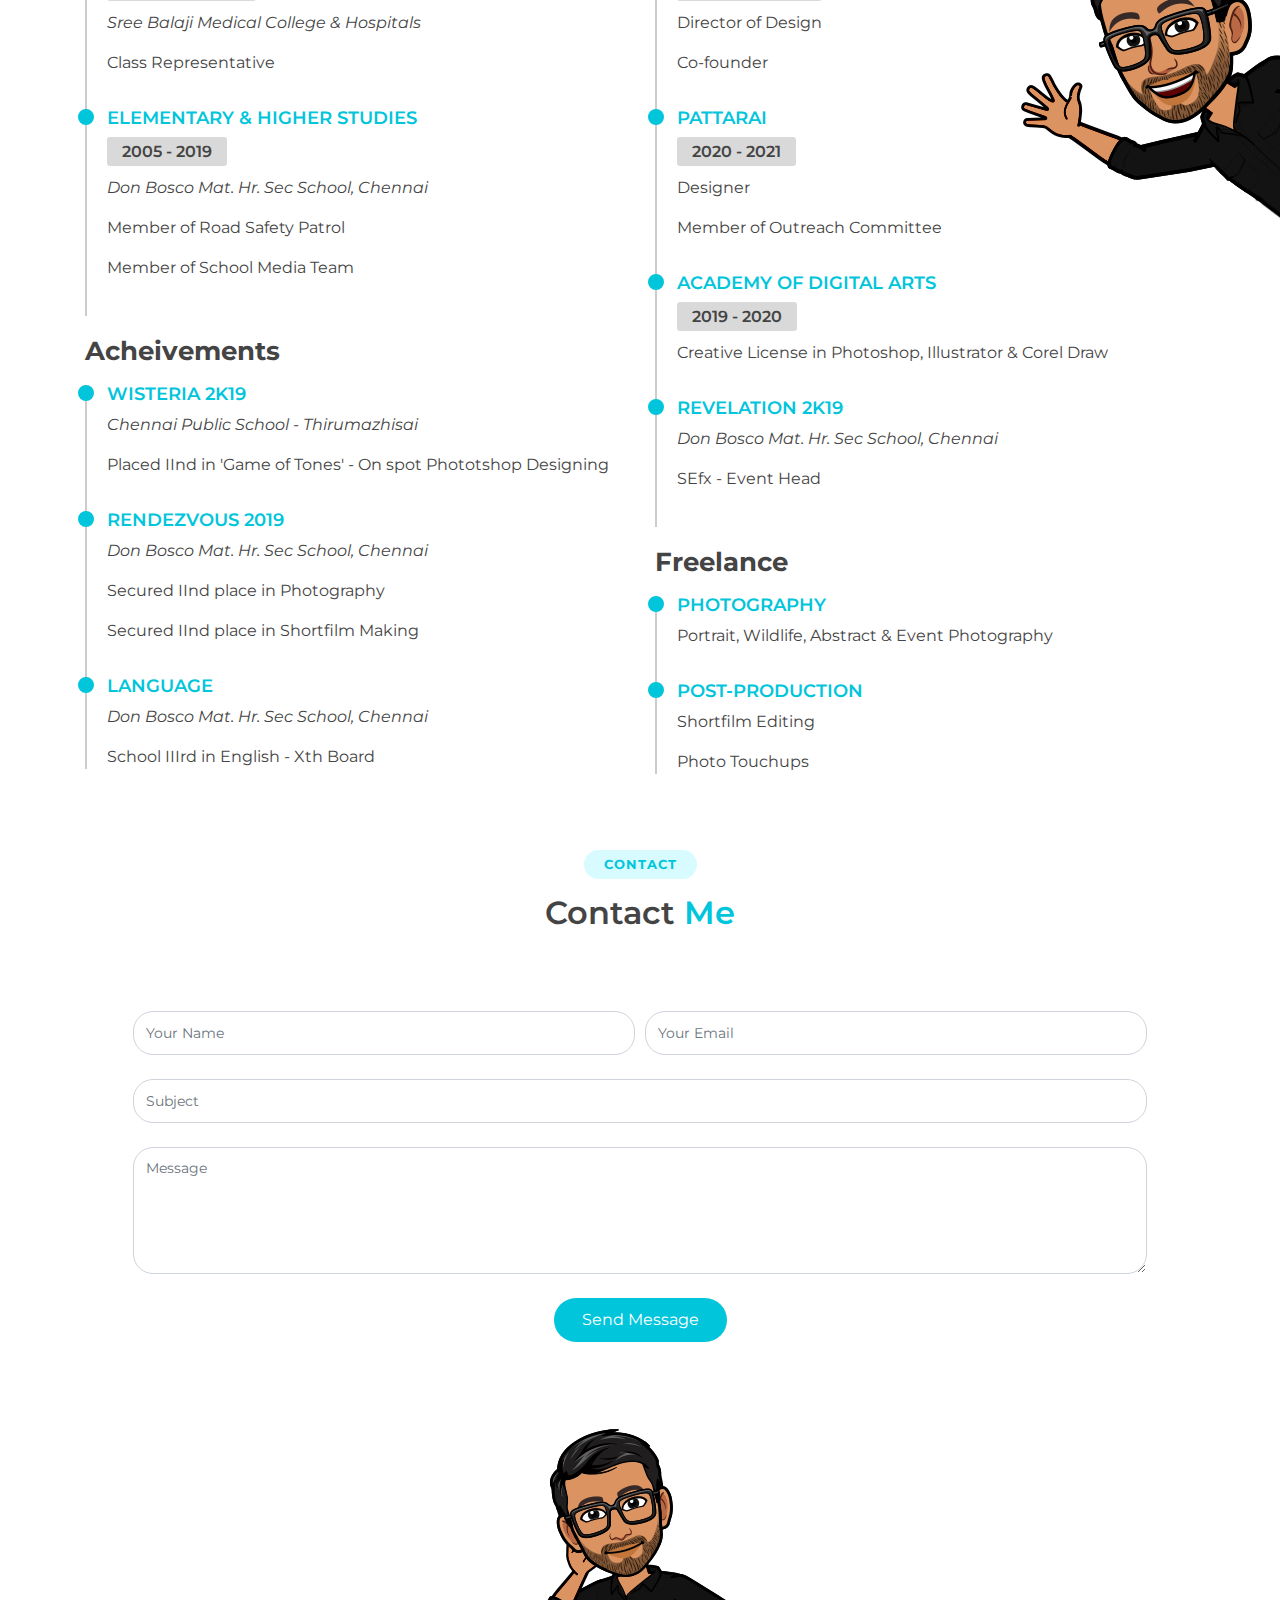
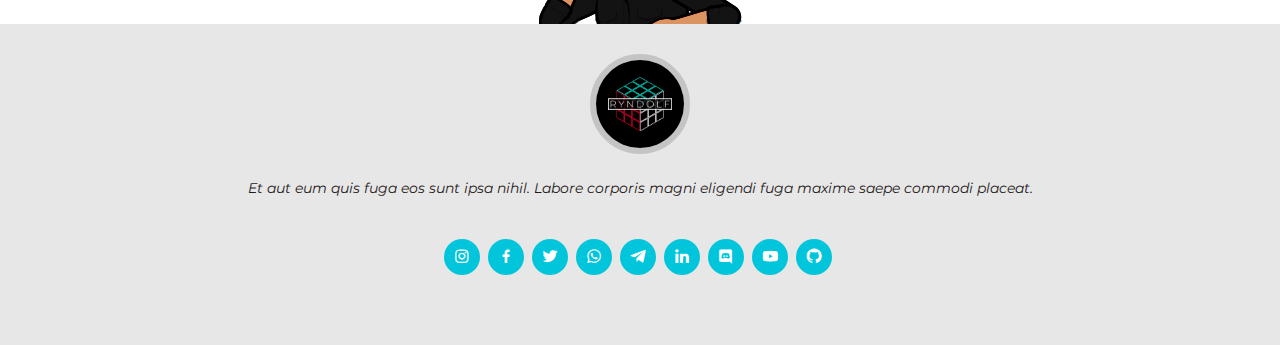
==== commit 0749fa0e: "sc removed" ====
--- a/index.html
+++ b/index.html
@@ -271,7 +271,7 @@
               Simera is a startup company, initiated by my friends and I
               after our school days. We bring your designs to you through Websites, Posters
               and other Multimedia projects. The Team of Co-Founders include
-              <a href="">Abijesh Greg</a> & <a href="https://www.fabianferno.tech/" target="blank">Fabian Ferno</a>
+              <a href="">Abijesh Greg</a>, <a href="https://www.fabianferno.tech/" target="blank">Fabian Ferno</a> & Myself
 
             </p>
           </div>
@@ -288,7 +288,7 @@
             <p>
 
               Export tempor illum tamen malis malis eram quae irure esse
-              labore quem cillum quid <a href="sc.html" style="text-decoration: none; color: #ffffff;">GIFT</a> cillum eram malis quorum velit fore eram
+              labore quem cillum quid cillum eram malis quorum velit fore eram
               velit sunt aliqua noster fugiat irure amet legam anim culpa.
 
             </p>
--- a/assets/css/style.css
+++ b/assets/css/style.css
@@ -1918,7 +1918,7 @@
 
 #blog-stuff .card {
   border-radius: 20px;
-  box-shadow: 0px 0px 20px rgba(0, 0, 0, 0.3);
+  box-shadow: 0px 0px 20px rgba(0, 0, 0, 0.2);
 }
 
 #blog-stuff .card img {
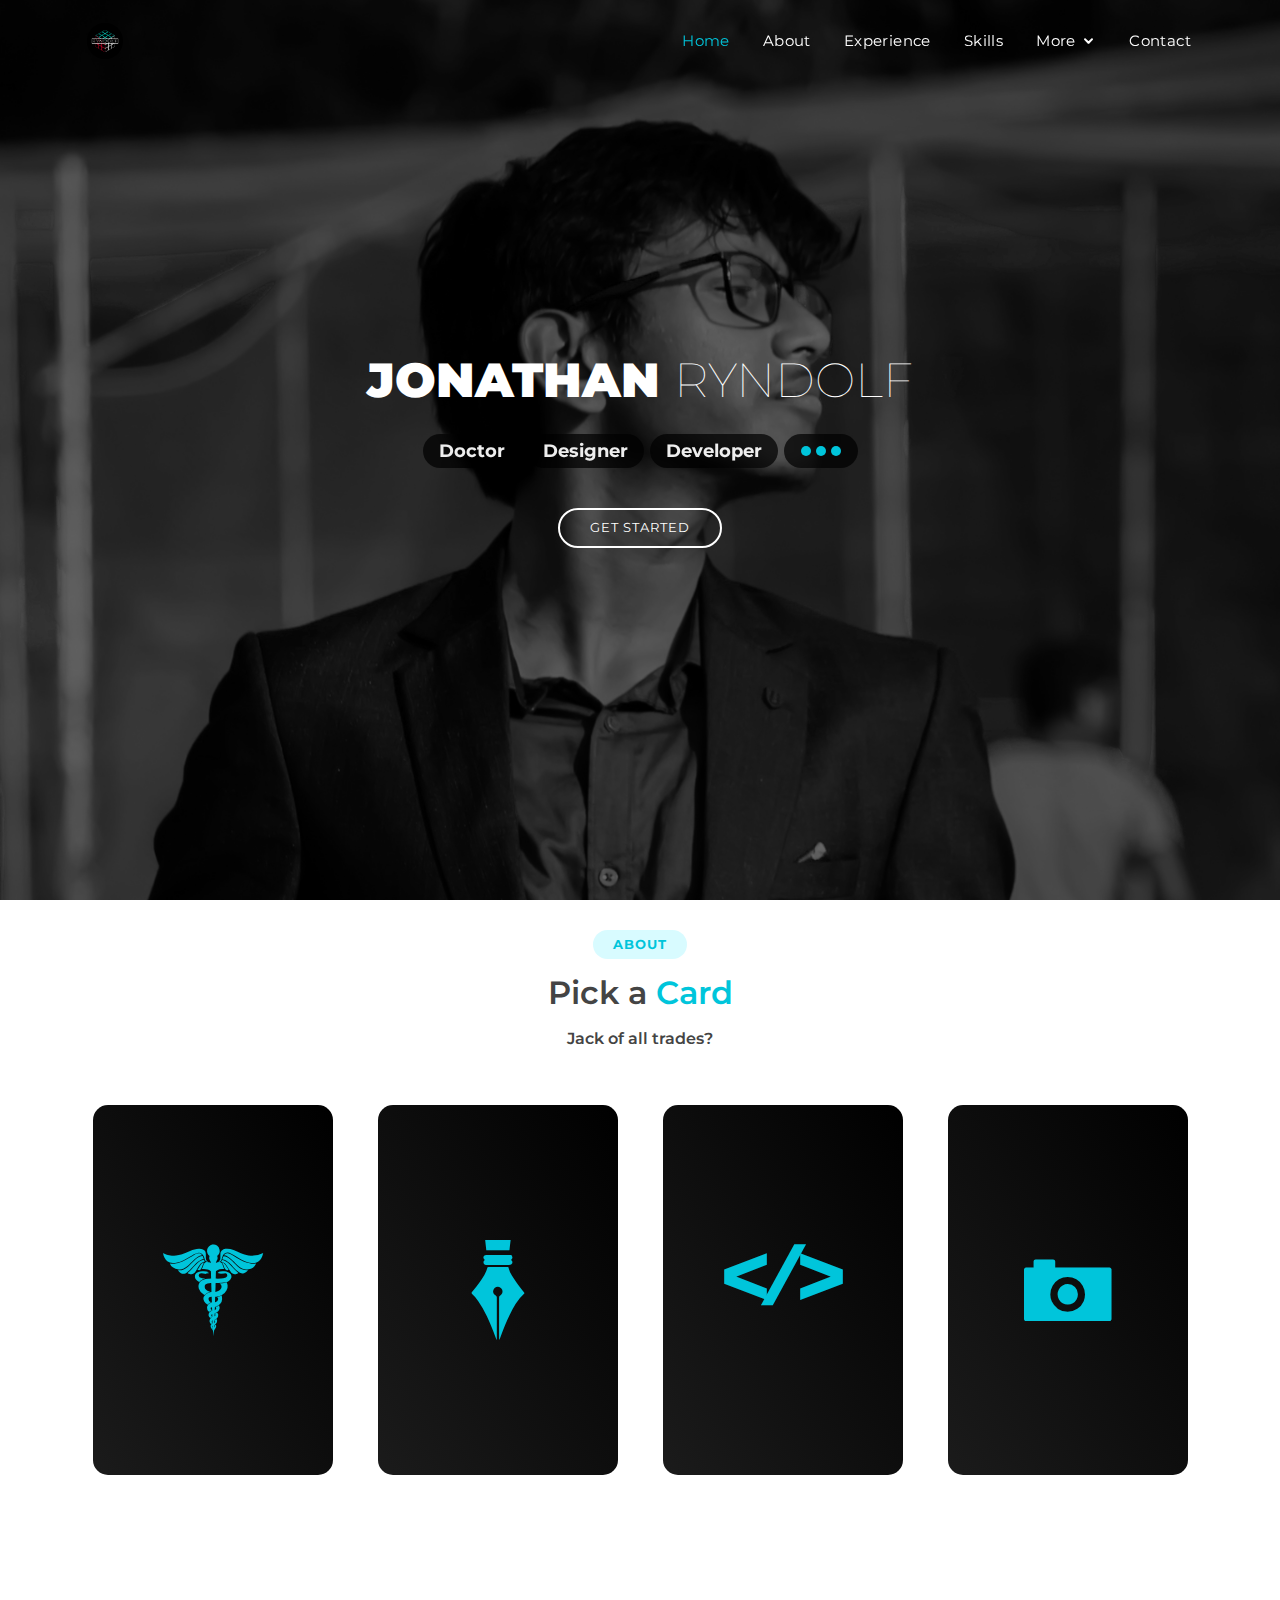
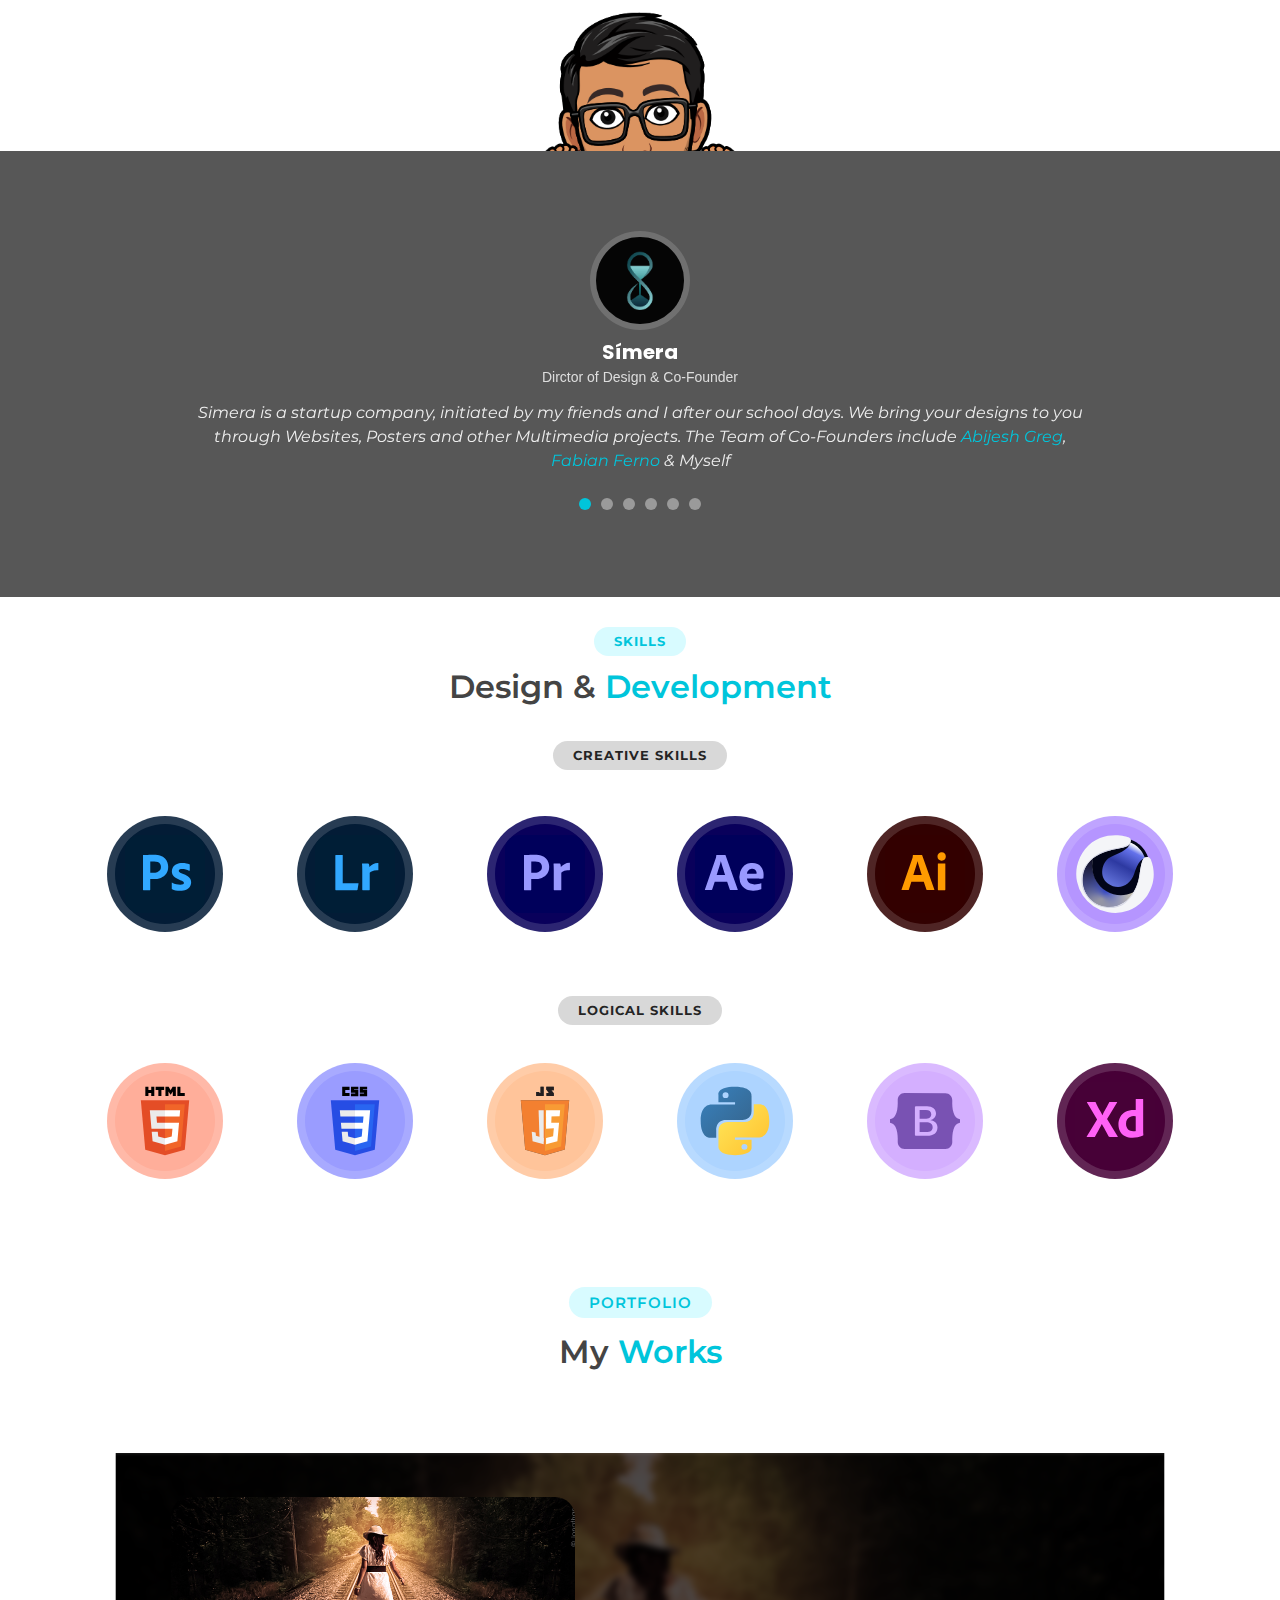
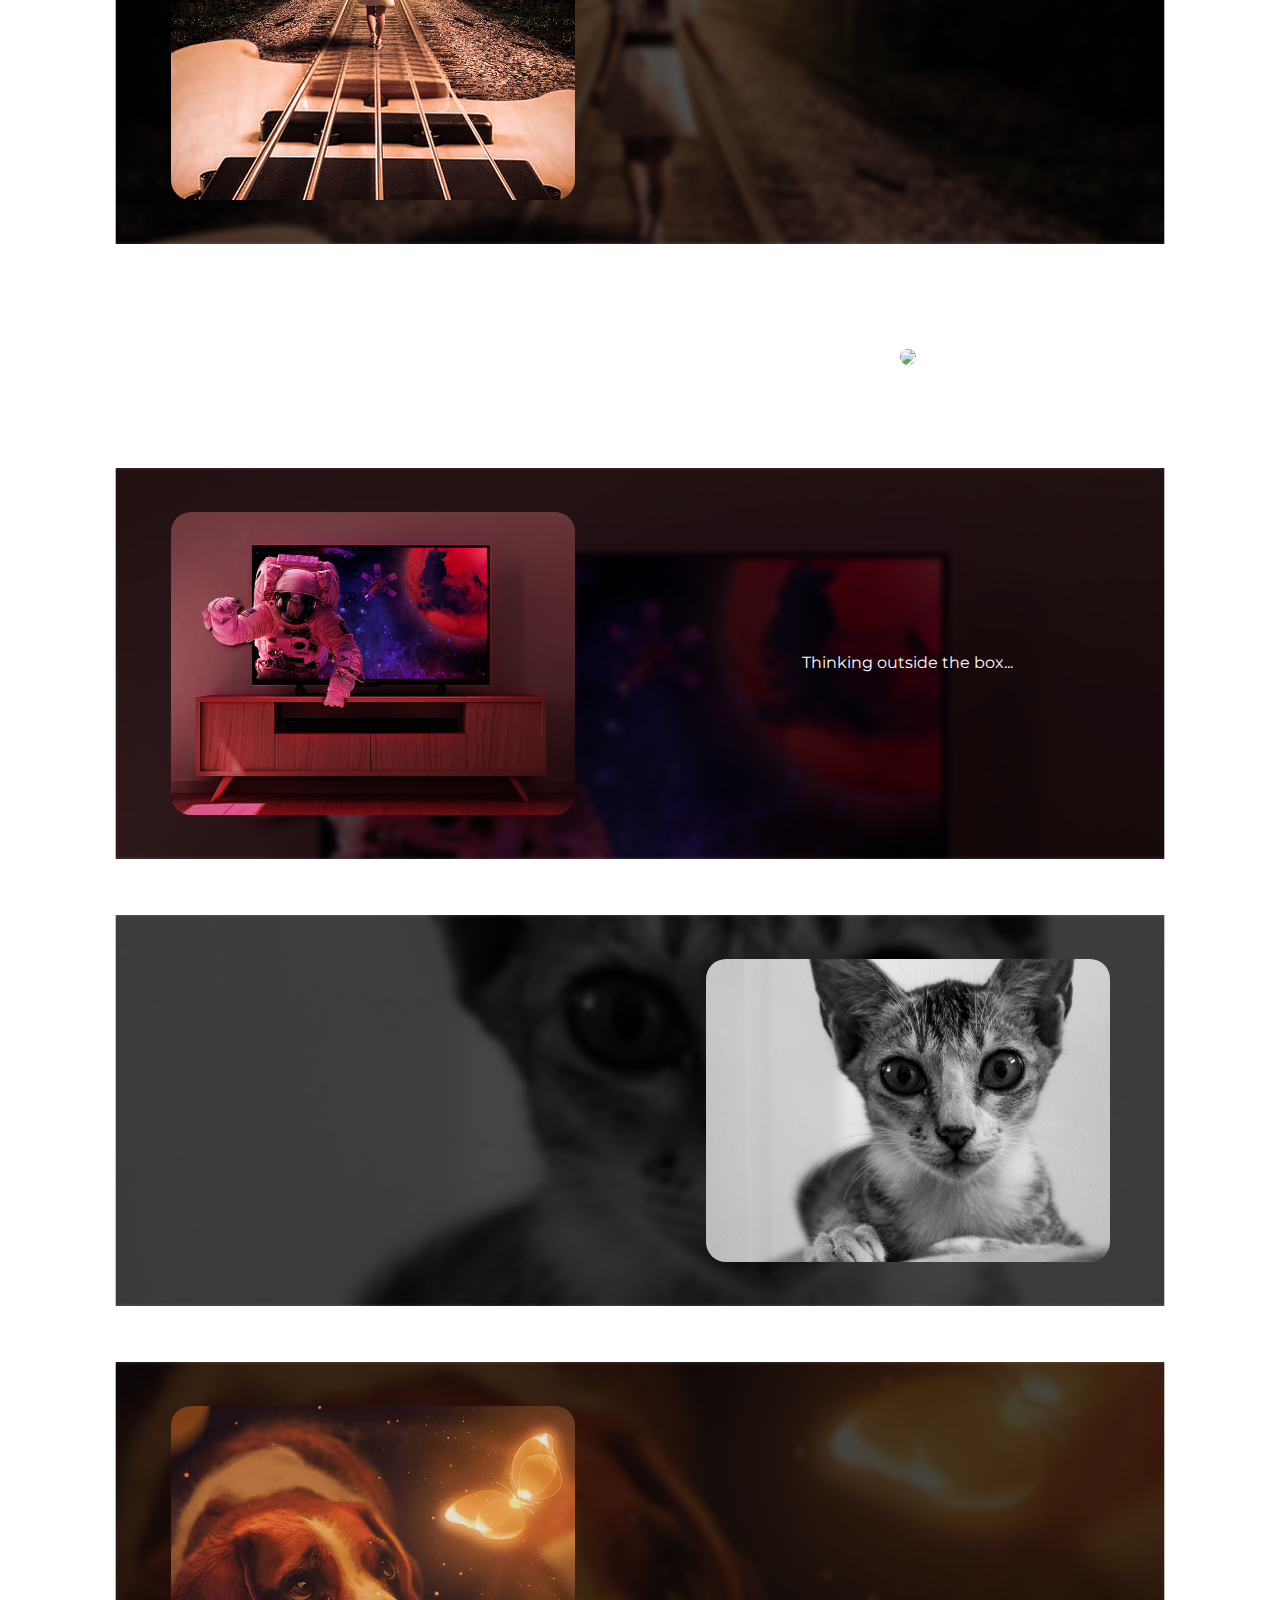
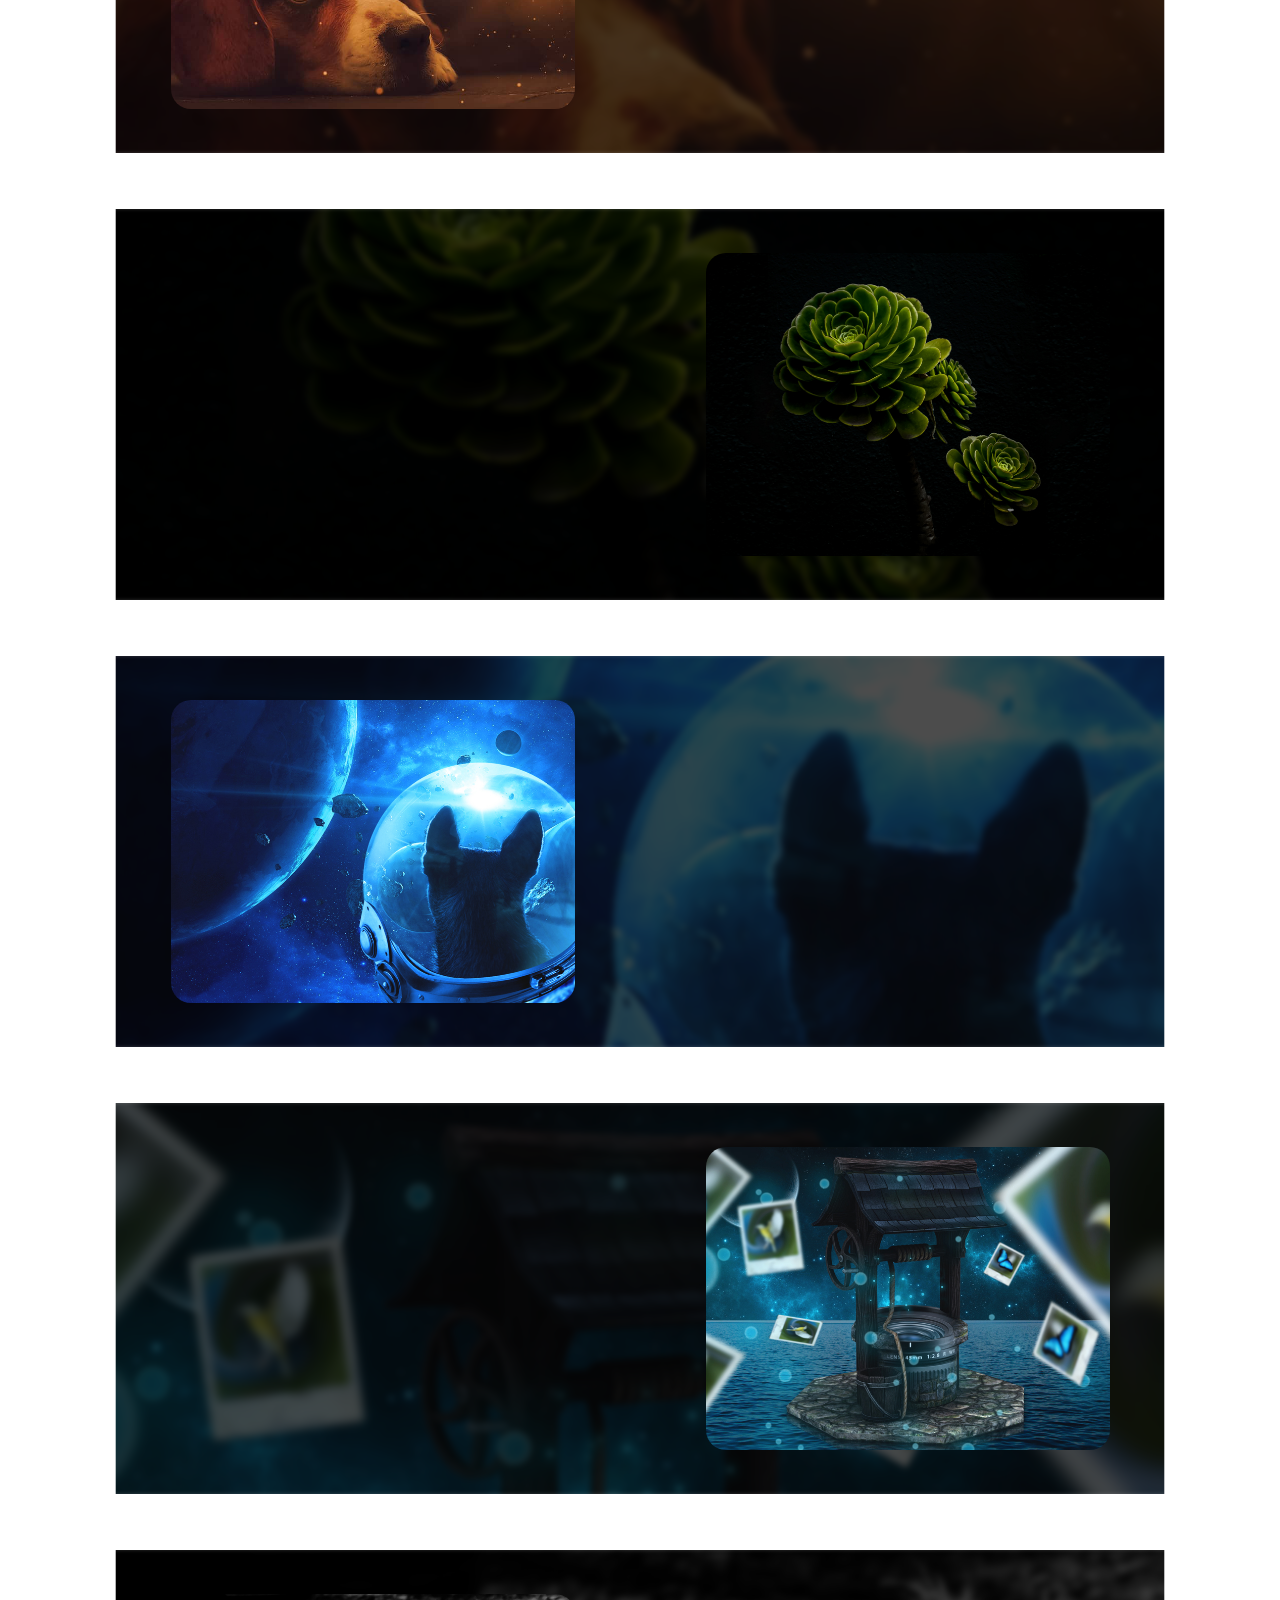
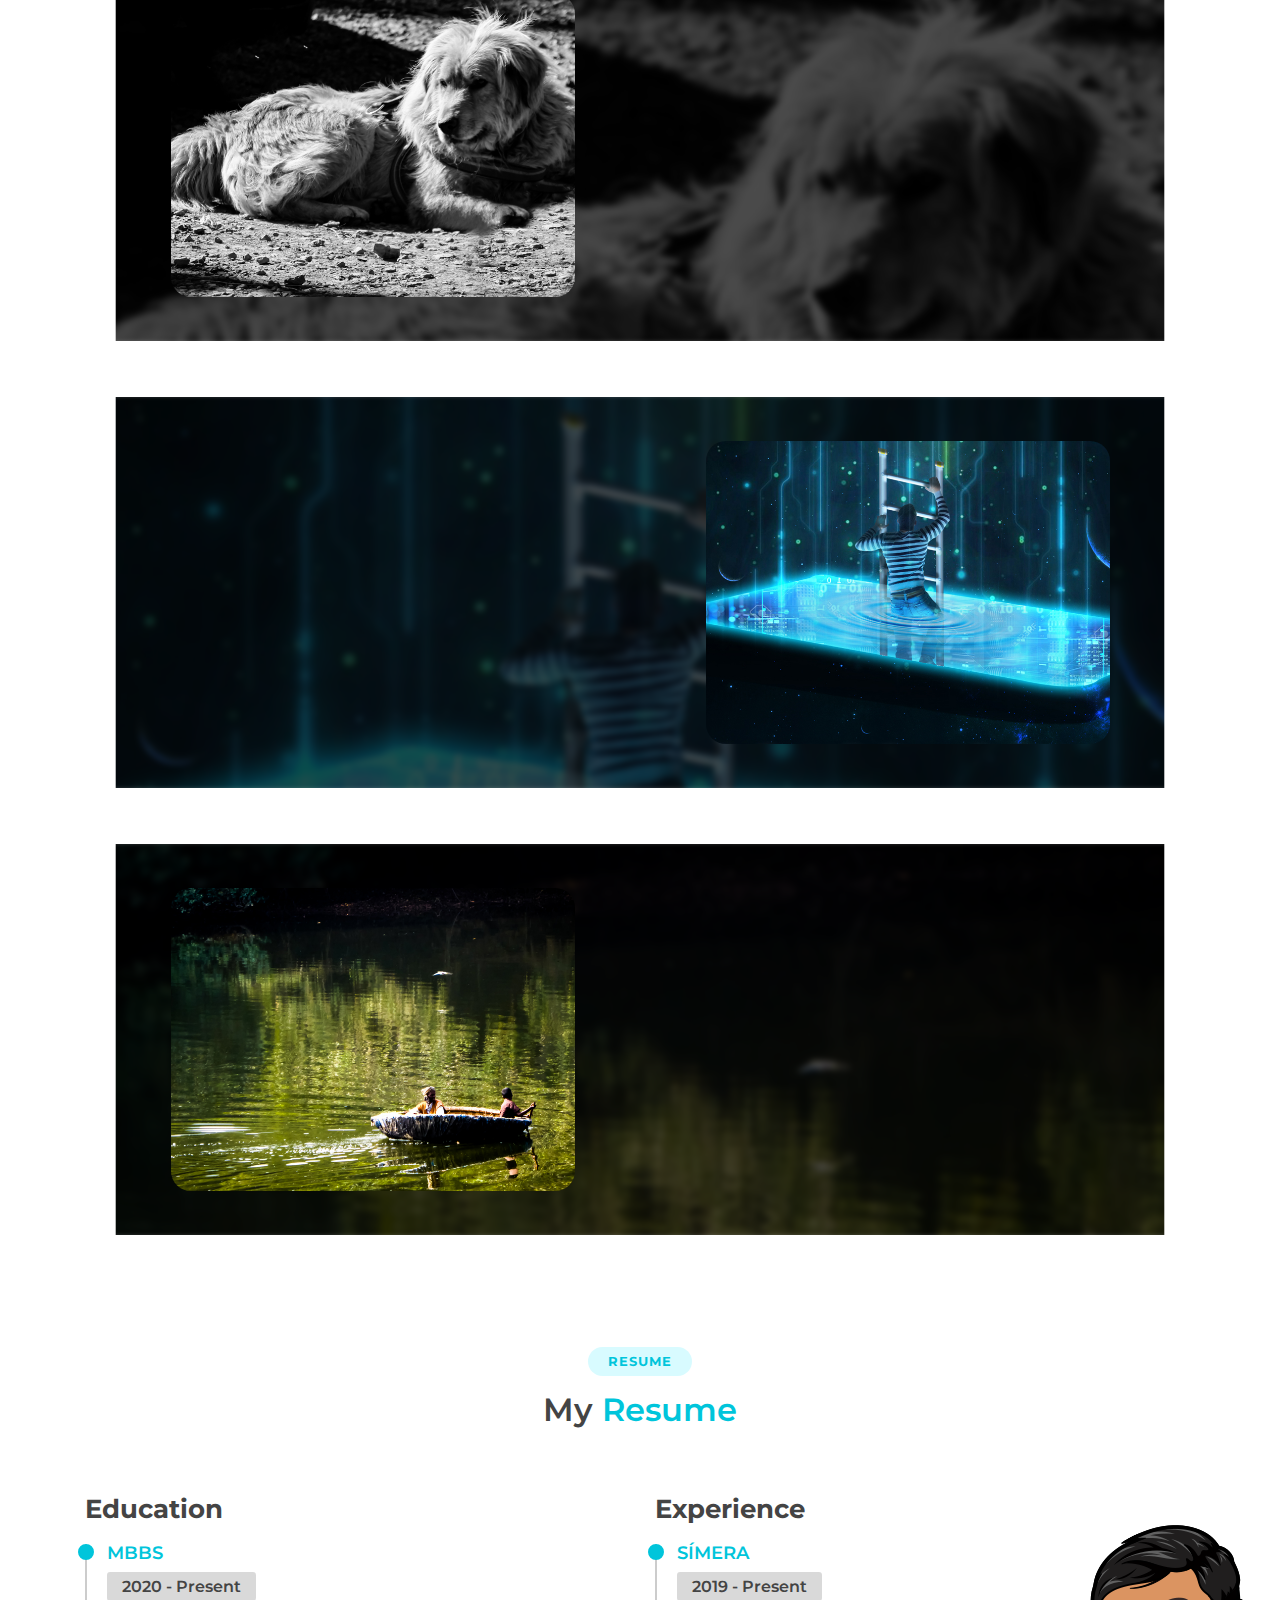
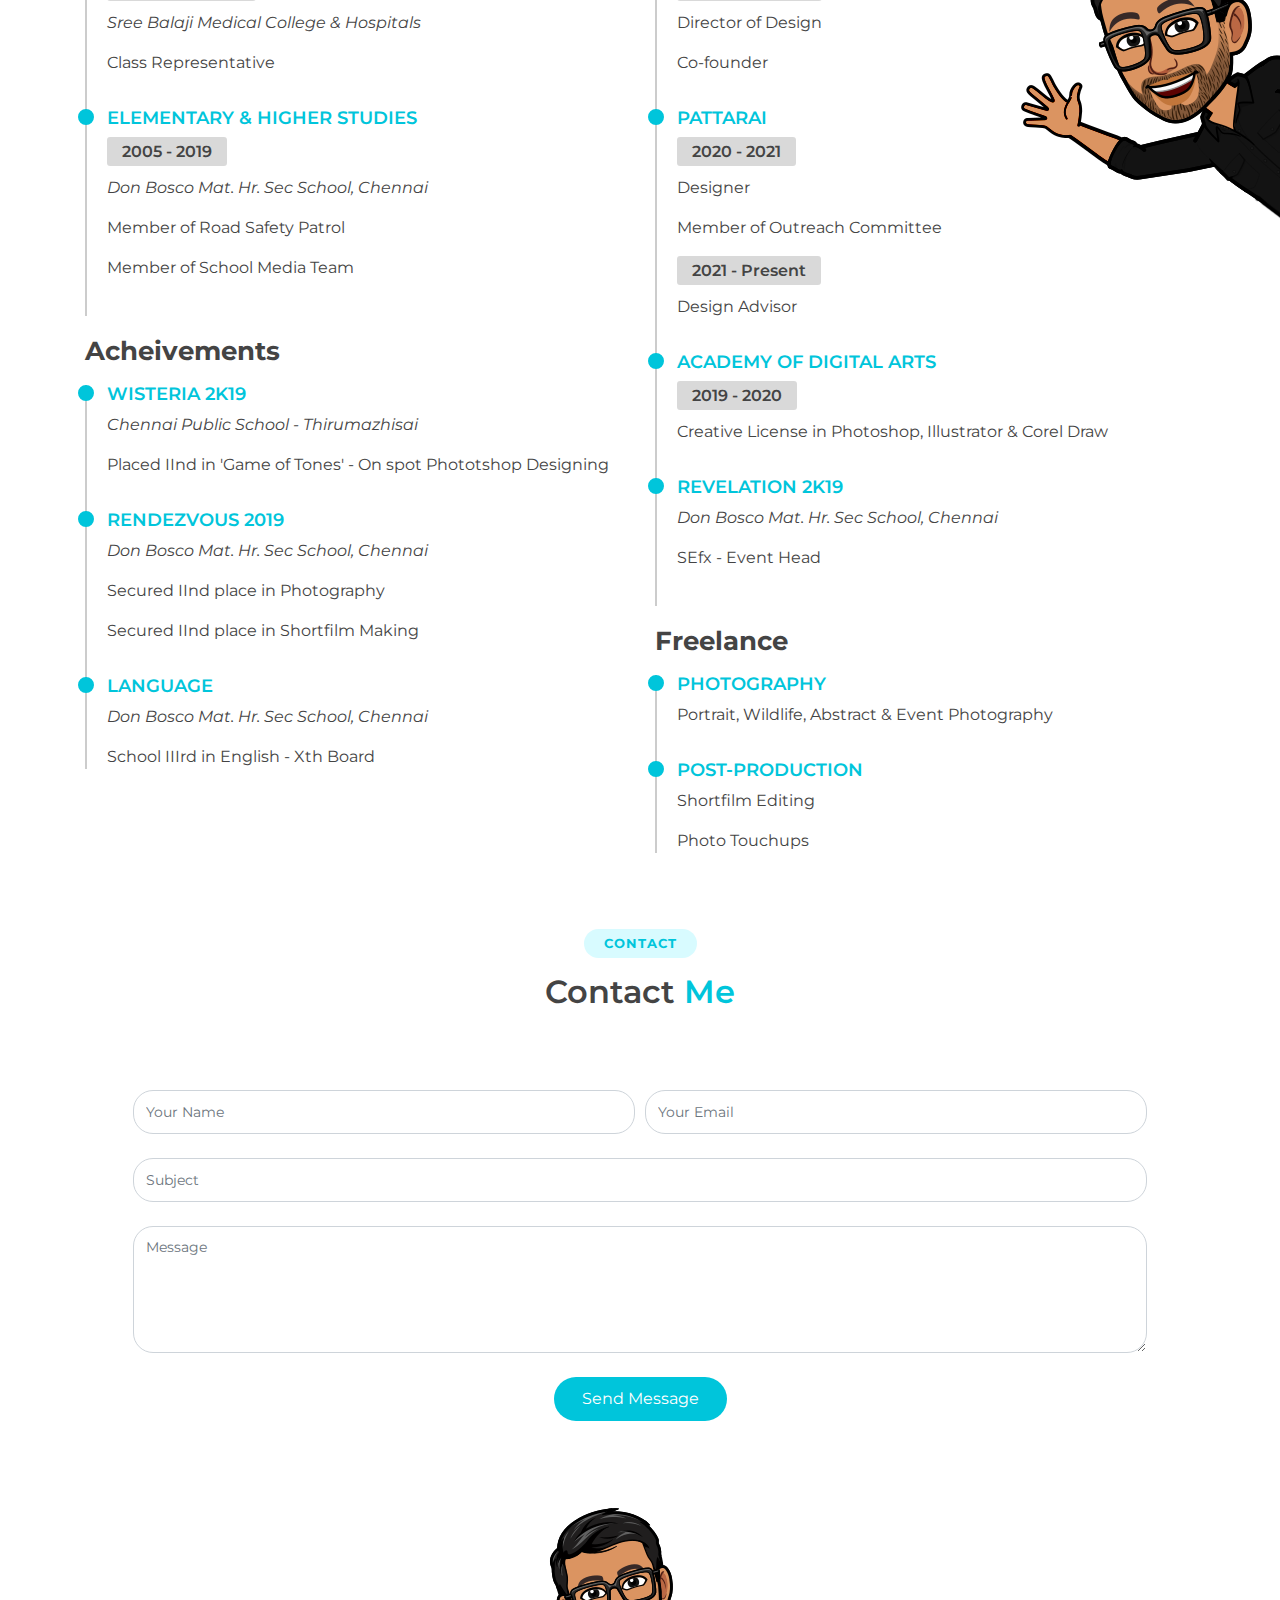
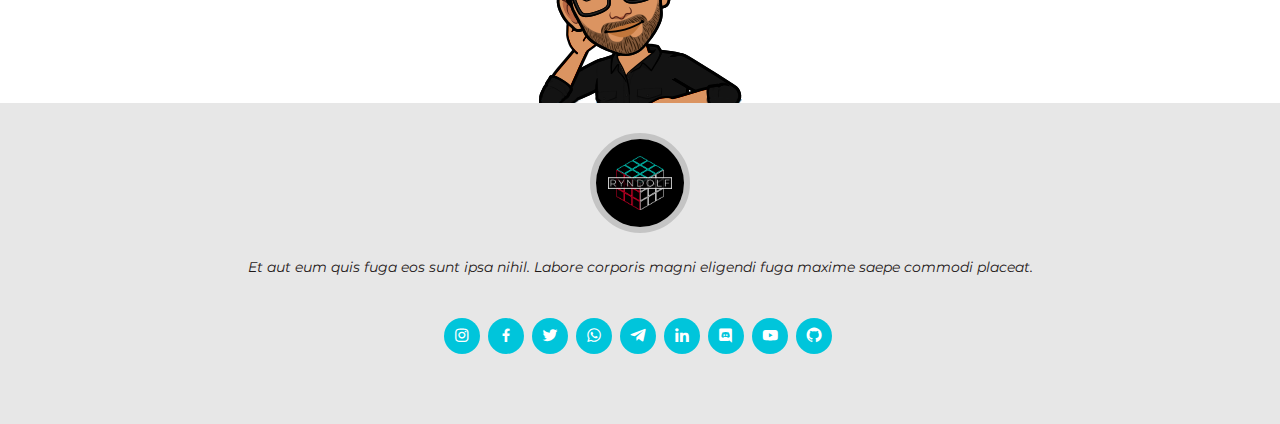
==== commit babad53c: "design advisor" ====
--- a/index.html
+++ b/index.html
@@ -621,6 +621,8 @@
               <h5>2020 - 2021</h5>
               <p>Designer</p>
               <p>Member of Outreach Committee</p>
+              <h5>2021 - Present</h5>
+              <p>Design Advisor</p>
             </div>
             <div class="resume-item">
               <h4>Academy of Digital Arts</h4>
--- a/assets/css/style.css
+++ b/assets/css/style.css
@@ -1925,3 +1925,17 @@
   border-top-left-radius: 20px;
   border-top-right-radius: 20px;
 }
+
+#blog-stuff {
+  position: relative;
+  padding-top: 0px !important;
+}
+
+.story {
+  position: absolute;
+  width: 100%;
+  height: 100%;
+  background-color: #00000093;
+  backdrop-filter: blur(15px);
+  z-index: 1;
+}
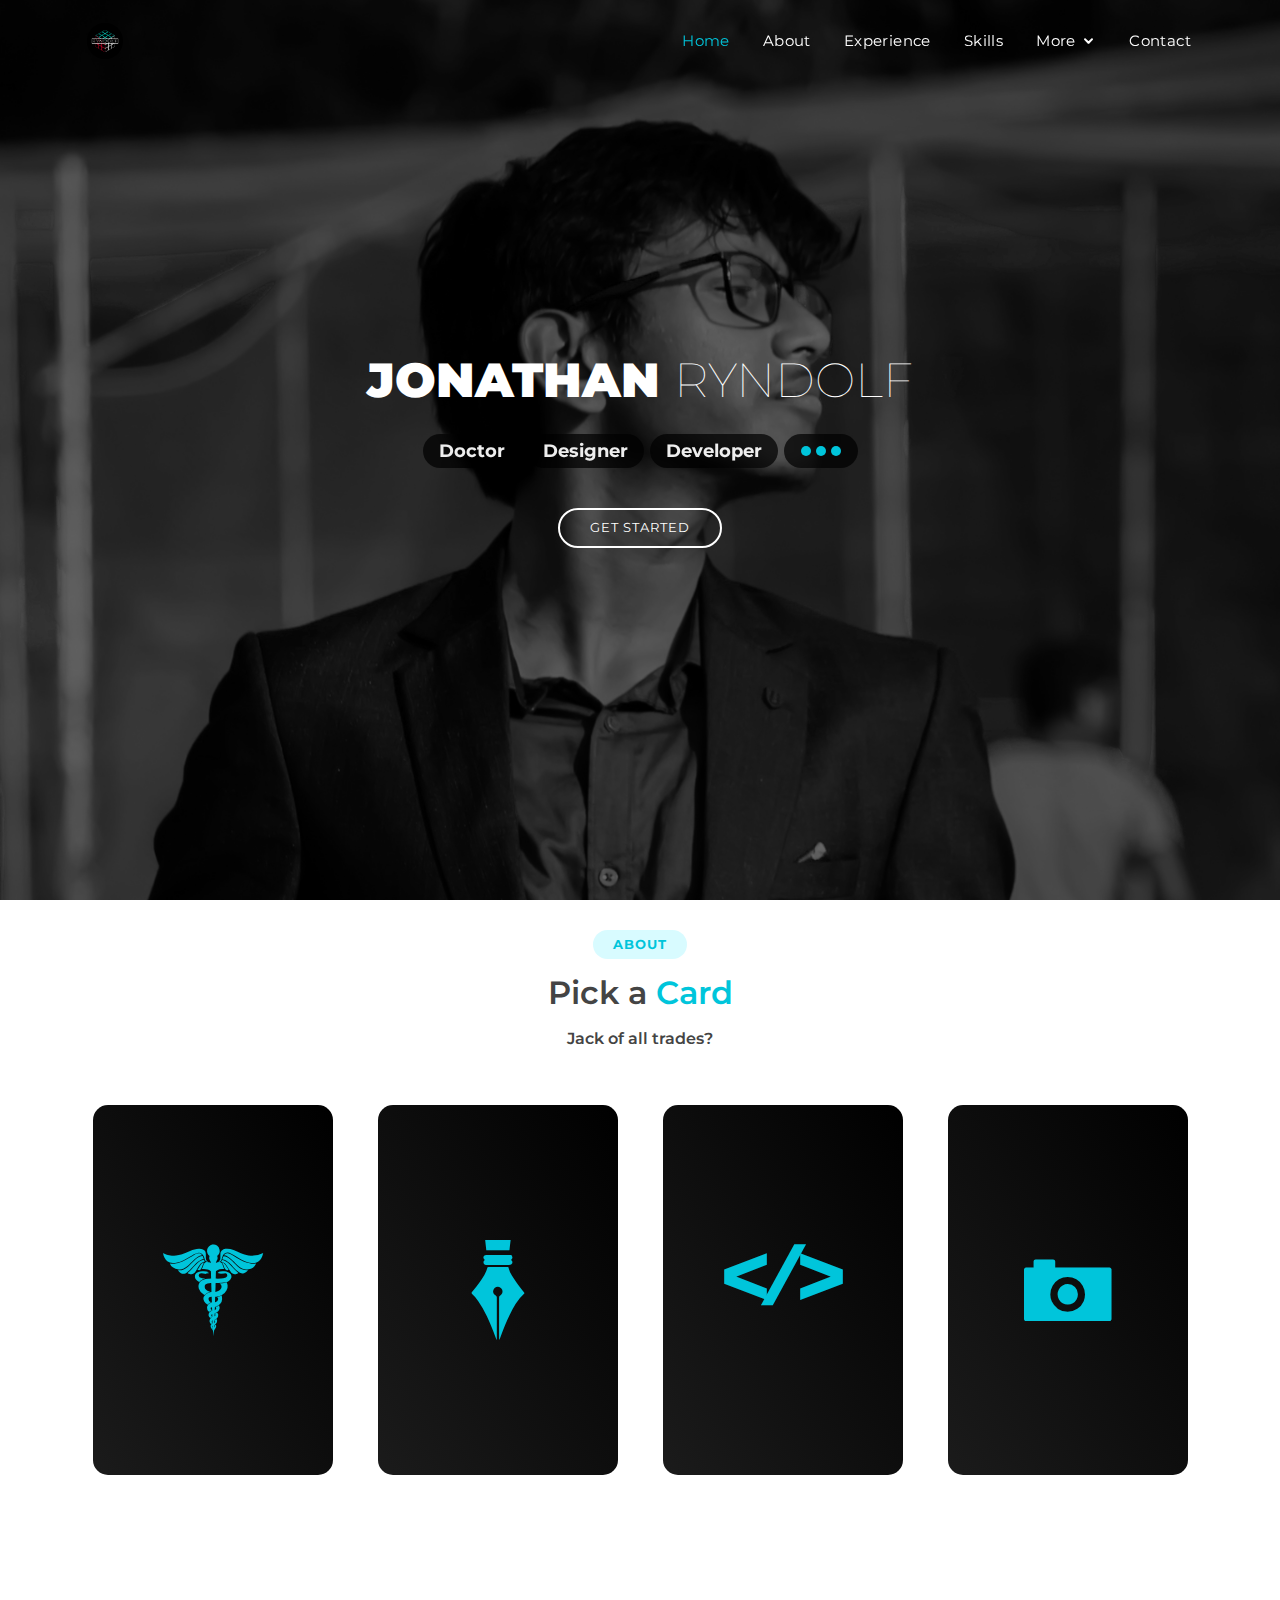
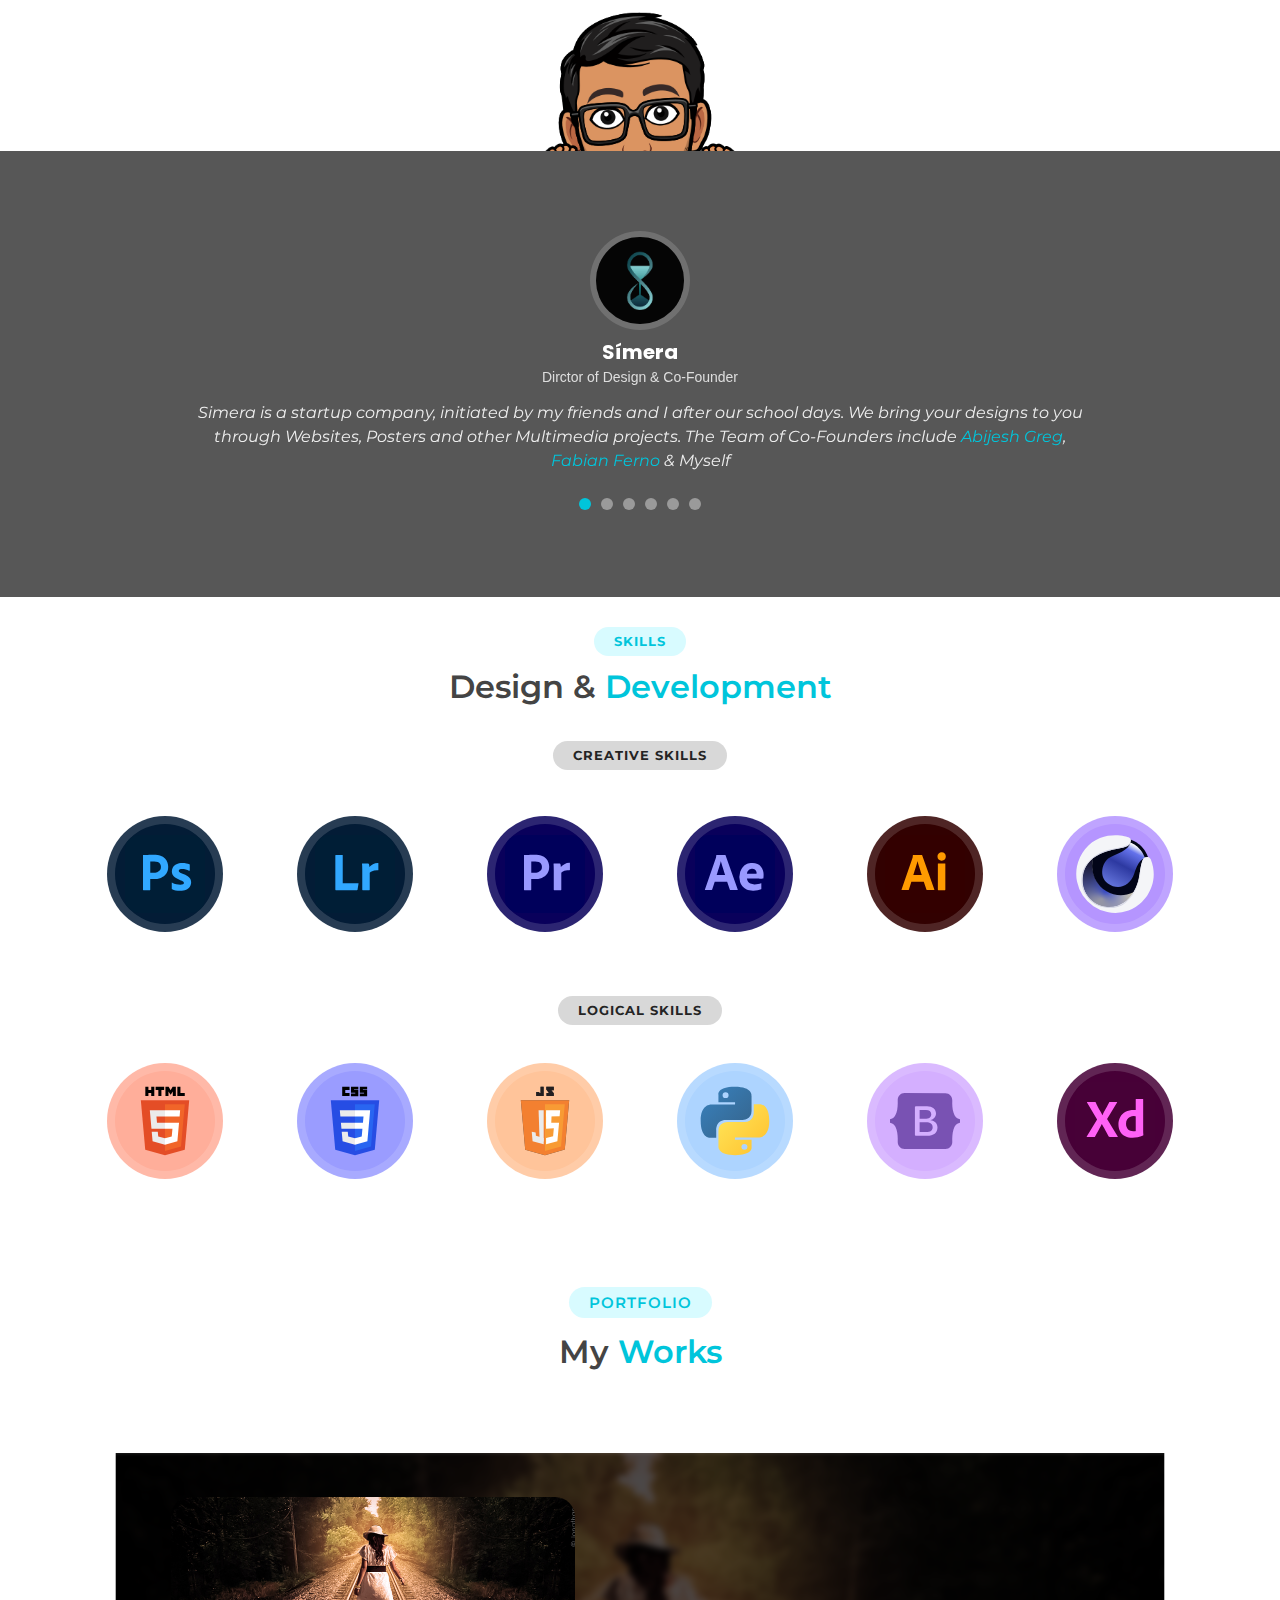
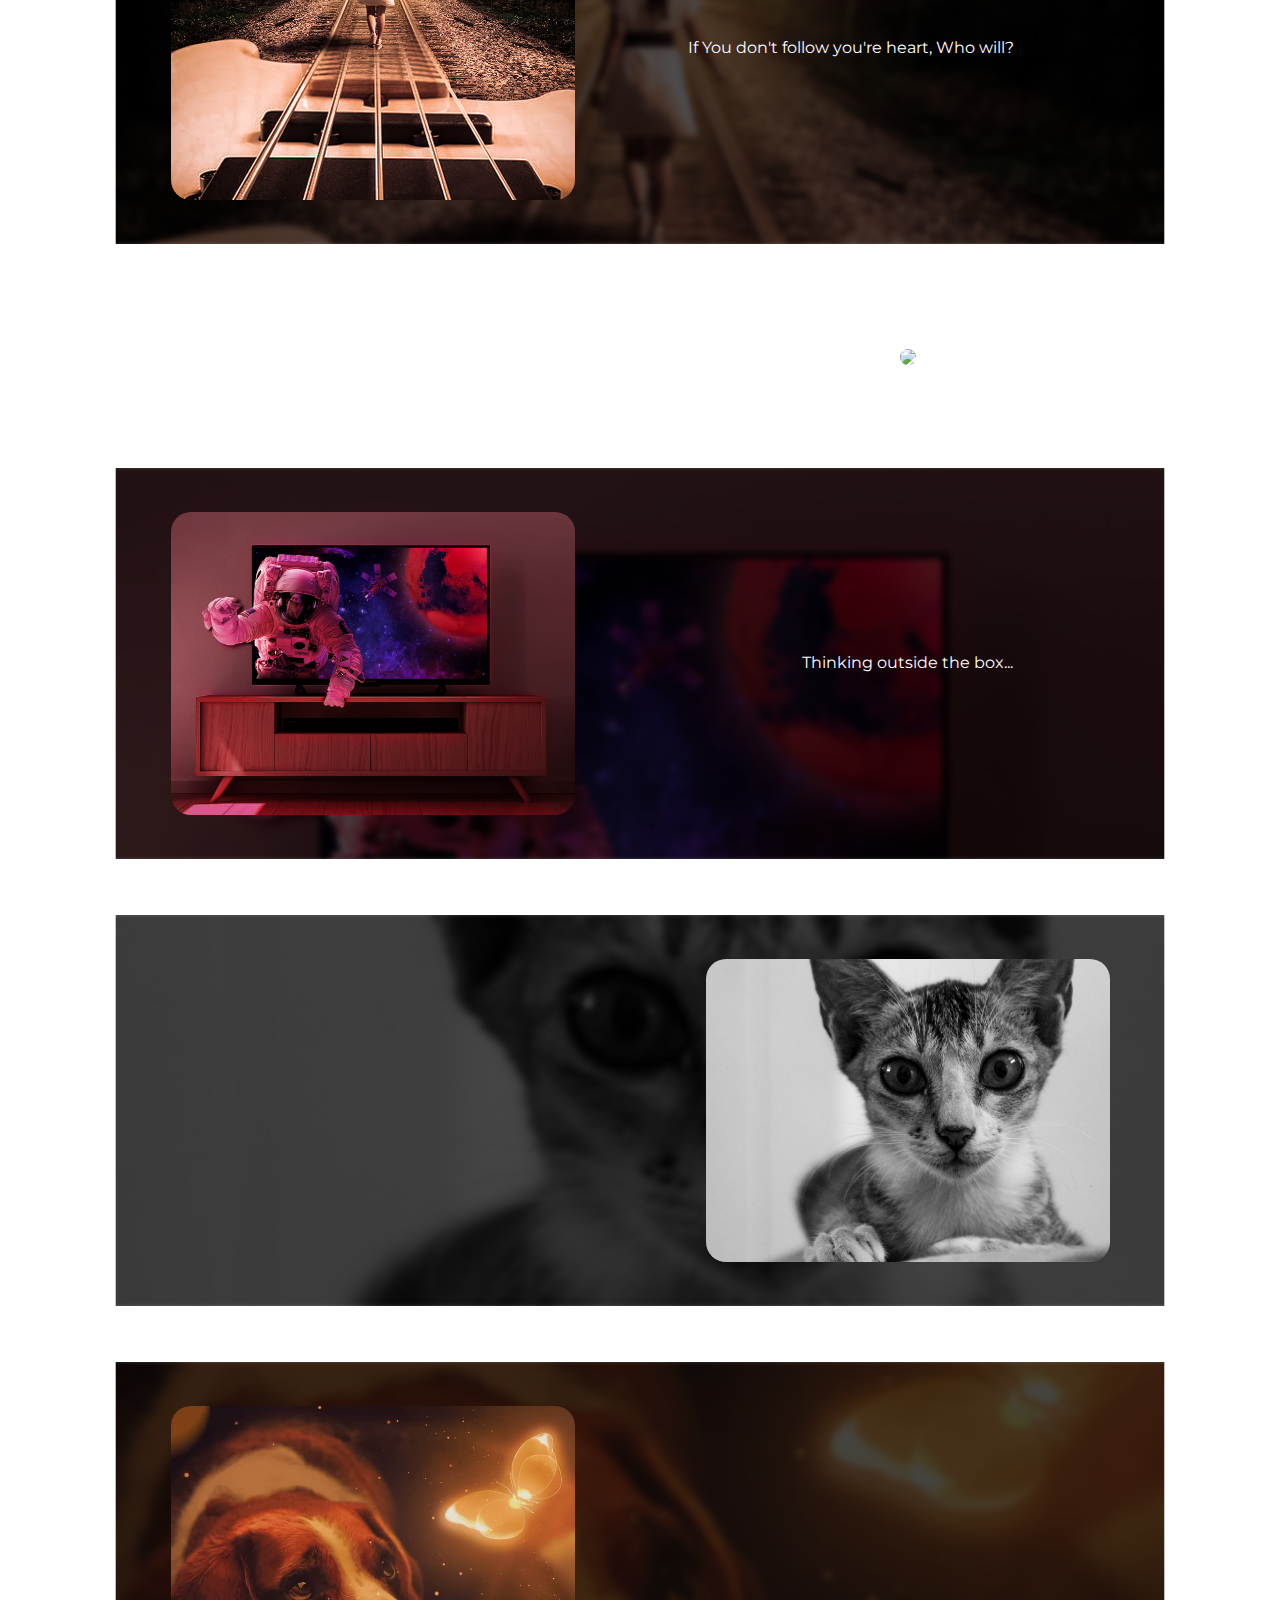
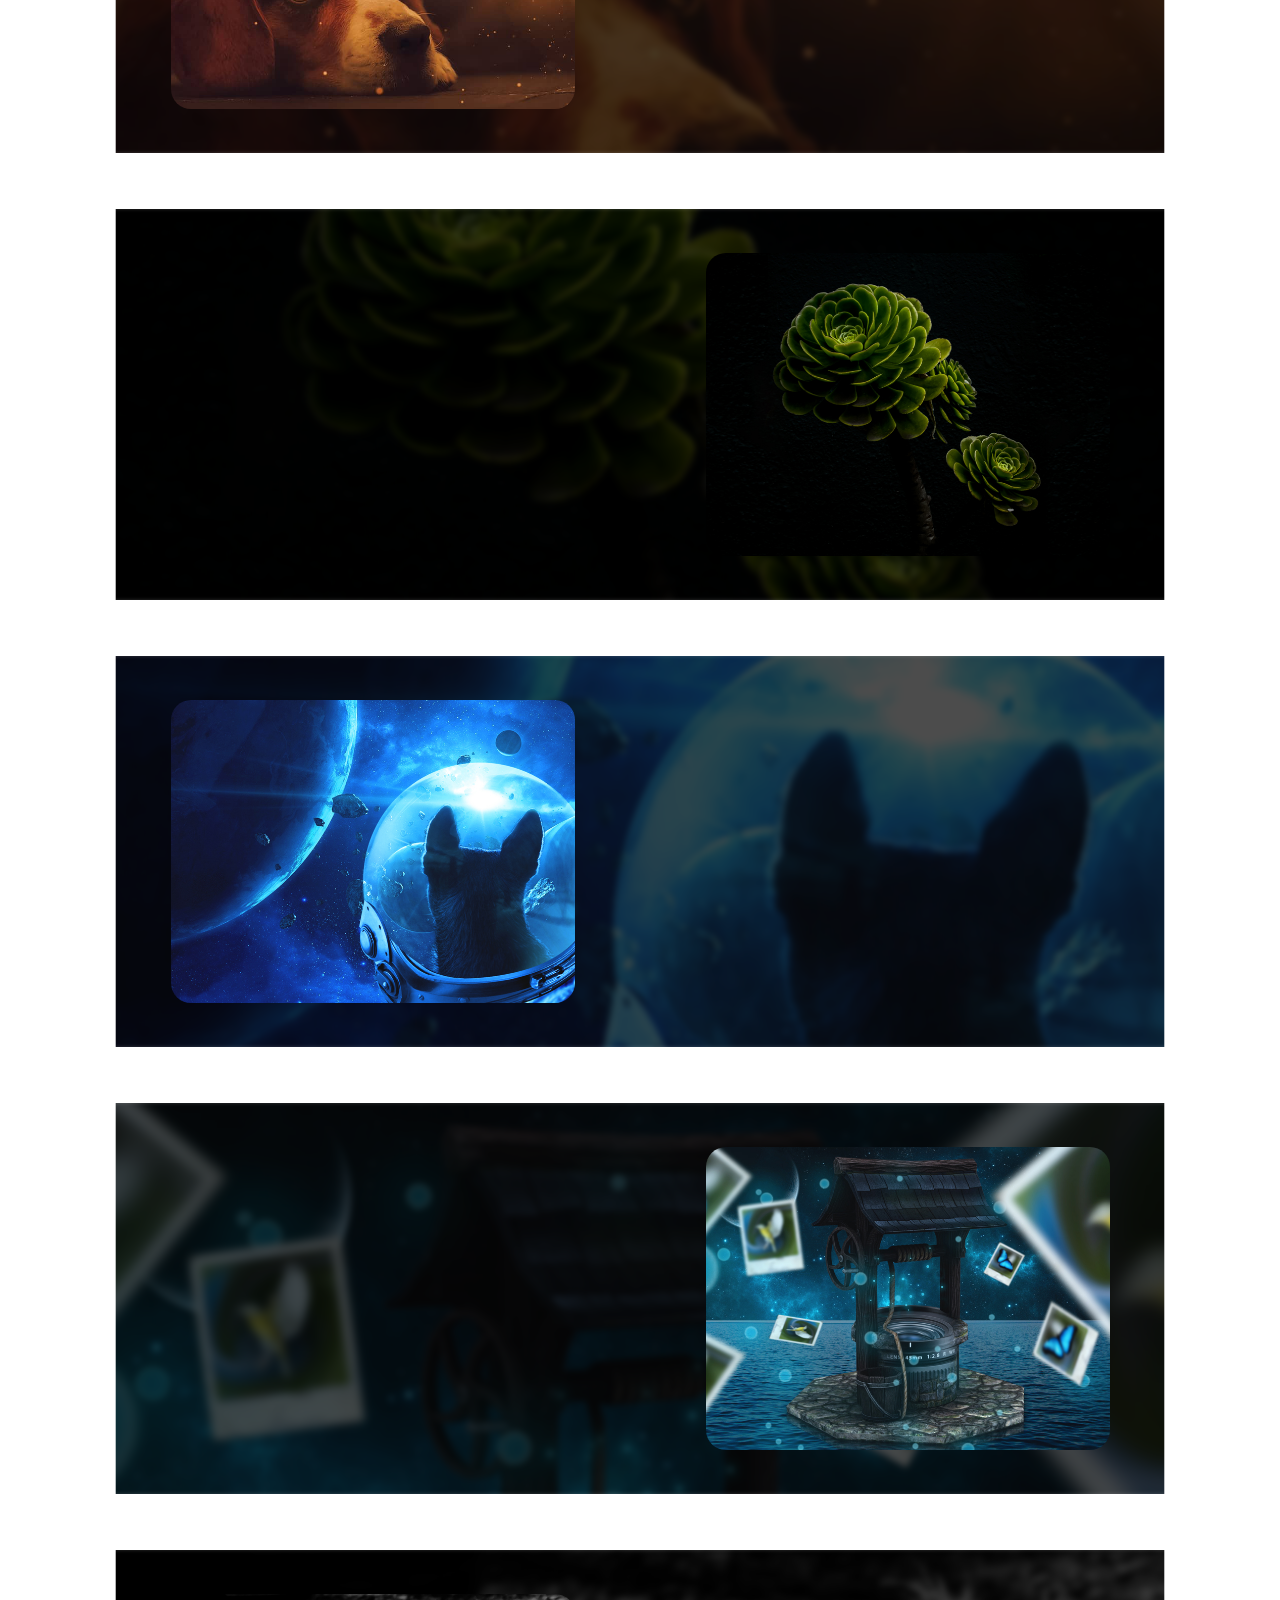
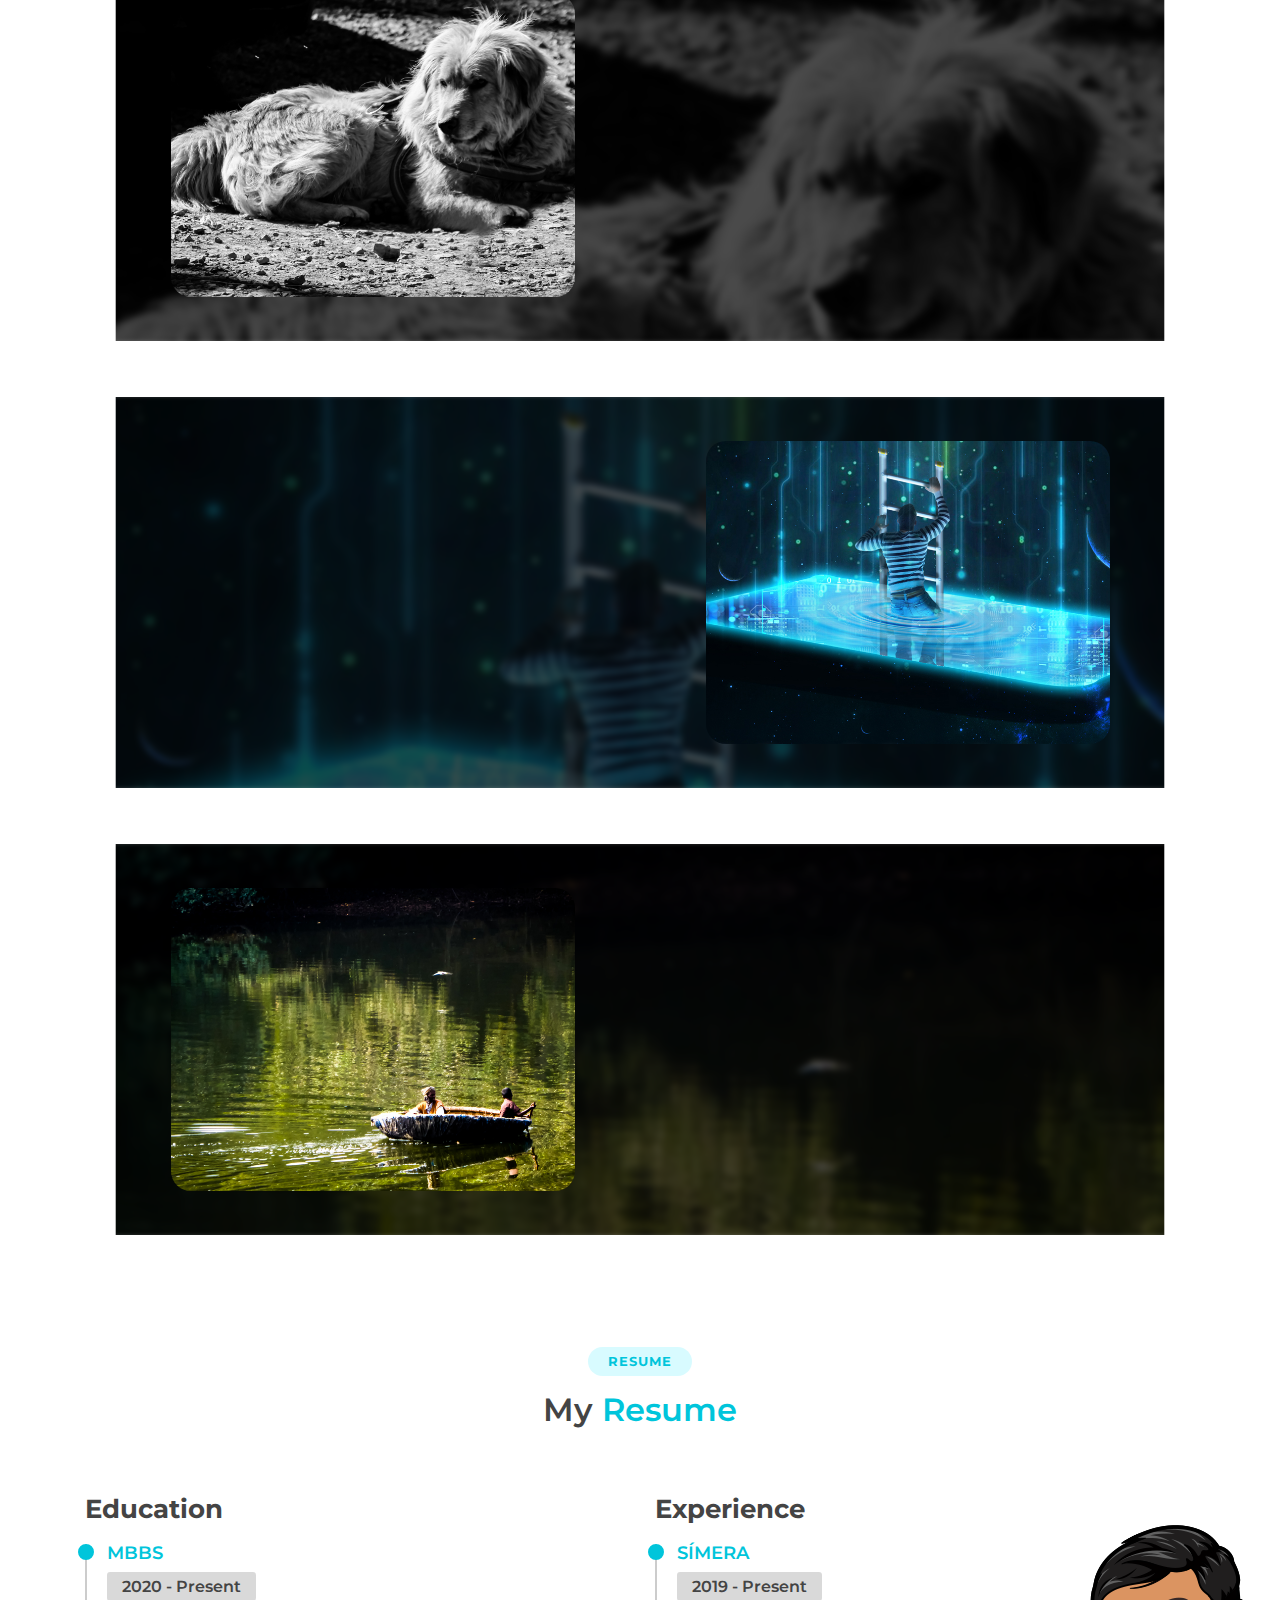
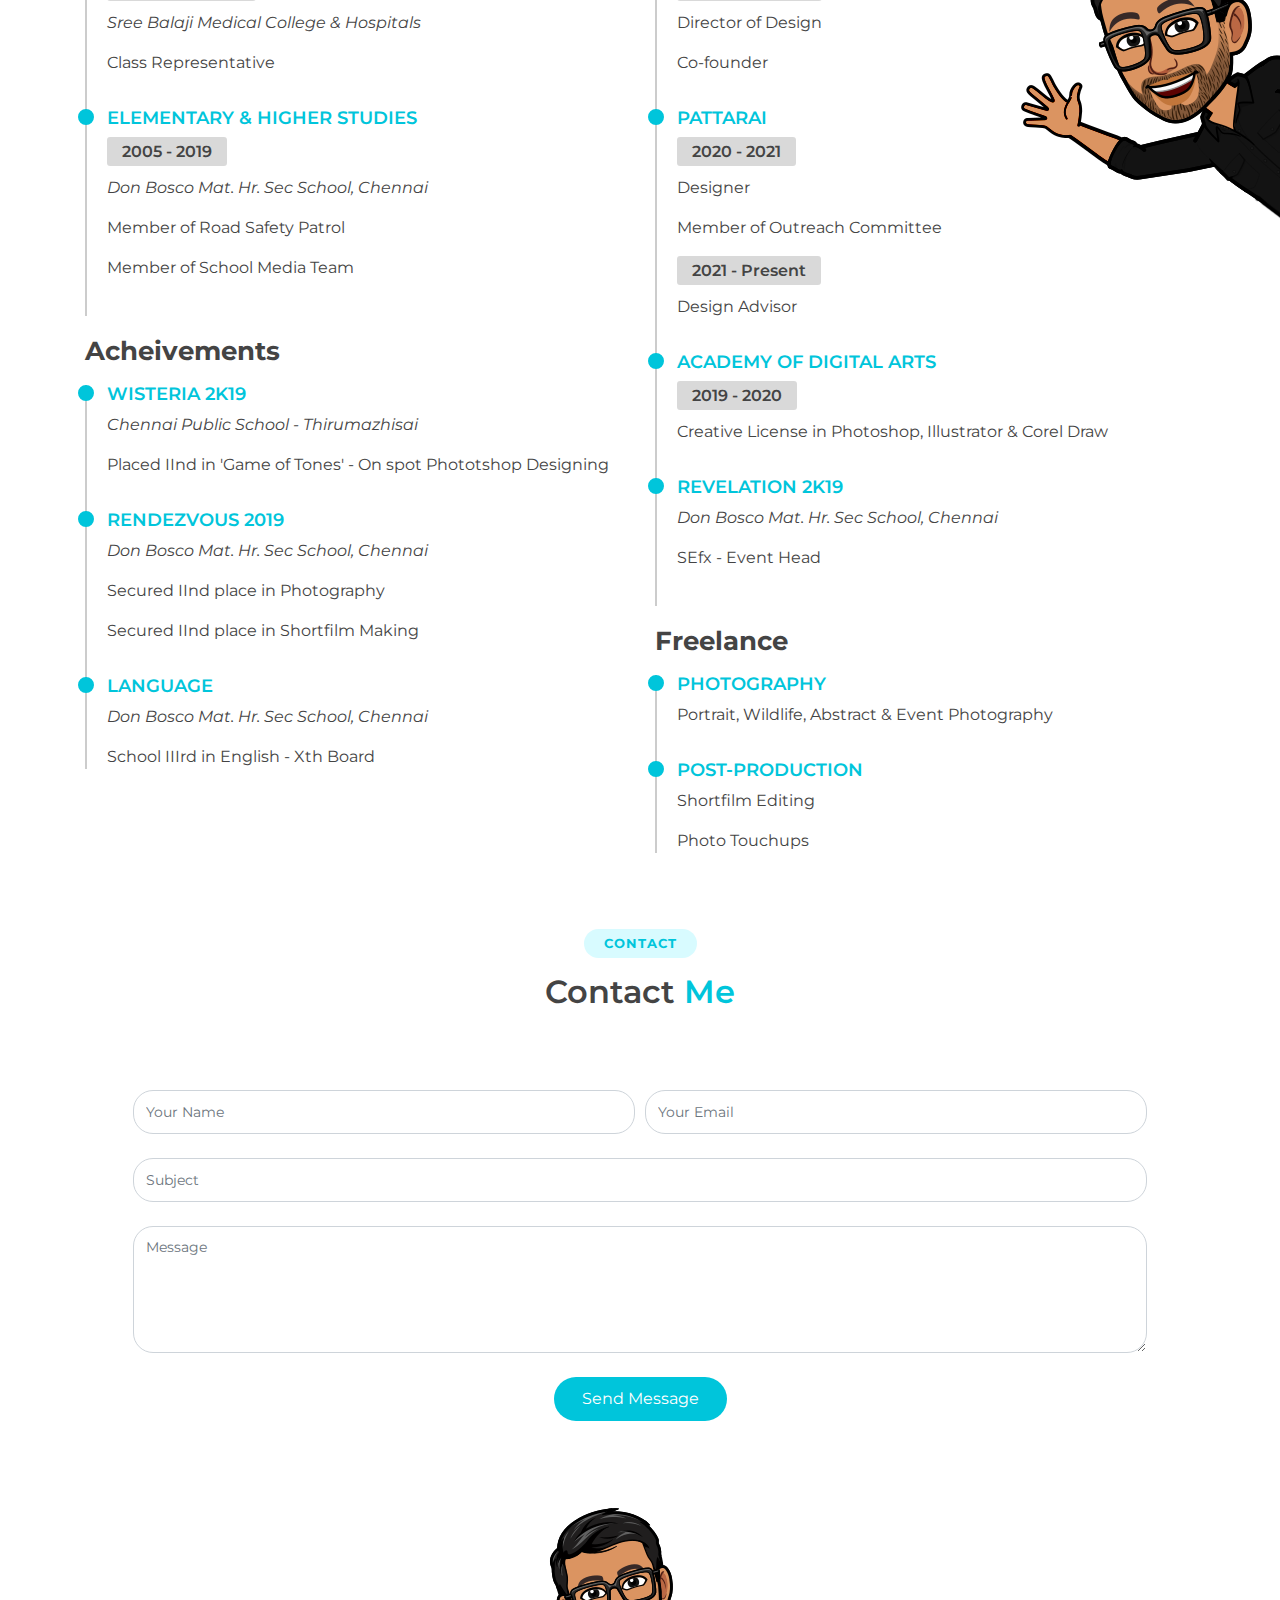
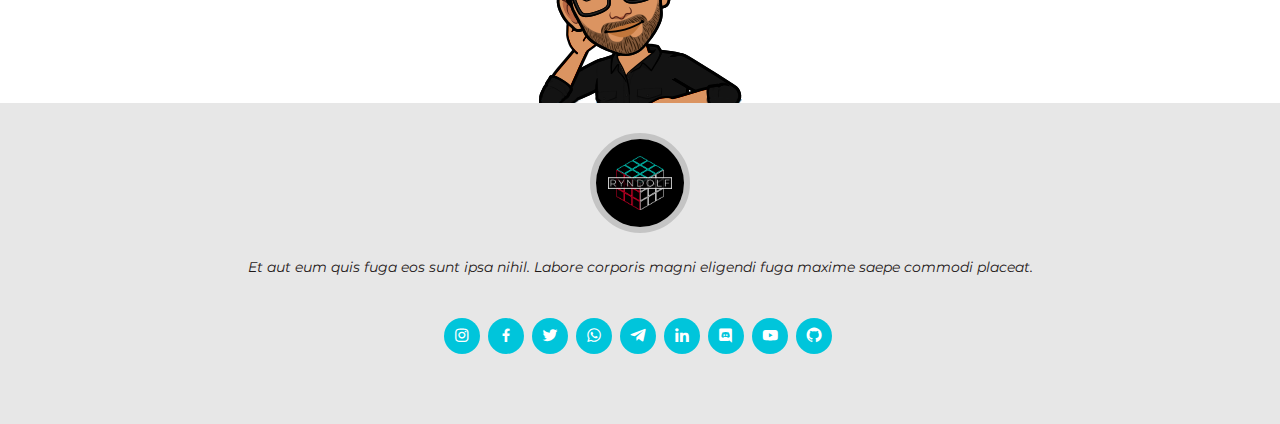
==== commit 1a199a04: "portfolio updated" ====
--- a/index.html
+++ b/index.html
@@ -480,7 +480,7 @@
               <div class="col-12 col-md-6 text-center">
                 <img src="assets/img/portfolio/1.jpg">
               </div>
-              <div class="col-12 col-md-6 my-auto px-5"></div>
+              <div class="col-12 col-md-6 my-auto px-5">If You don't follow you're heart, Who will?</div>
             </div>
 
             <div class="row my-5 py-5 text-center two">
@@ -557,7 +557,7 @@
 
           </div>
         </section>
-        <!-- End Resume Section -->
+        <!-- End Portfolio Section -->
 
     <!-- ======= Resume Section ======= -->
     <div class="bitmoji">
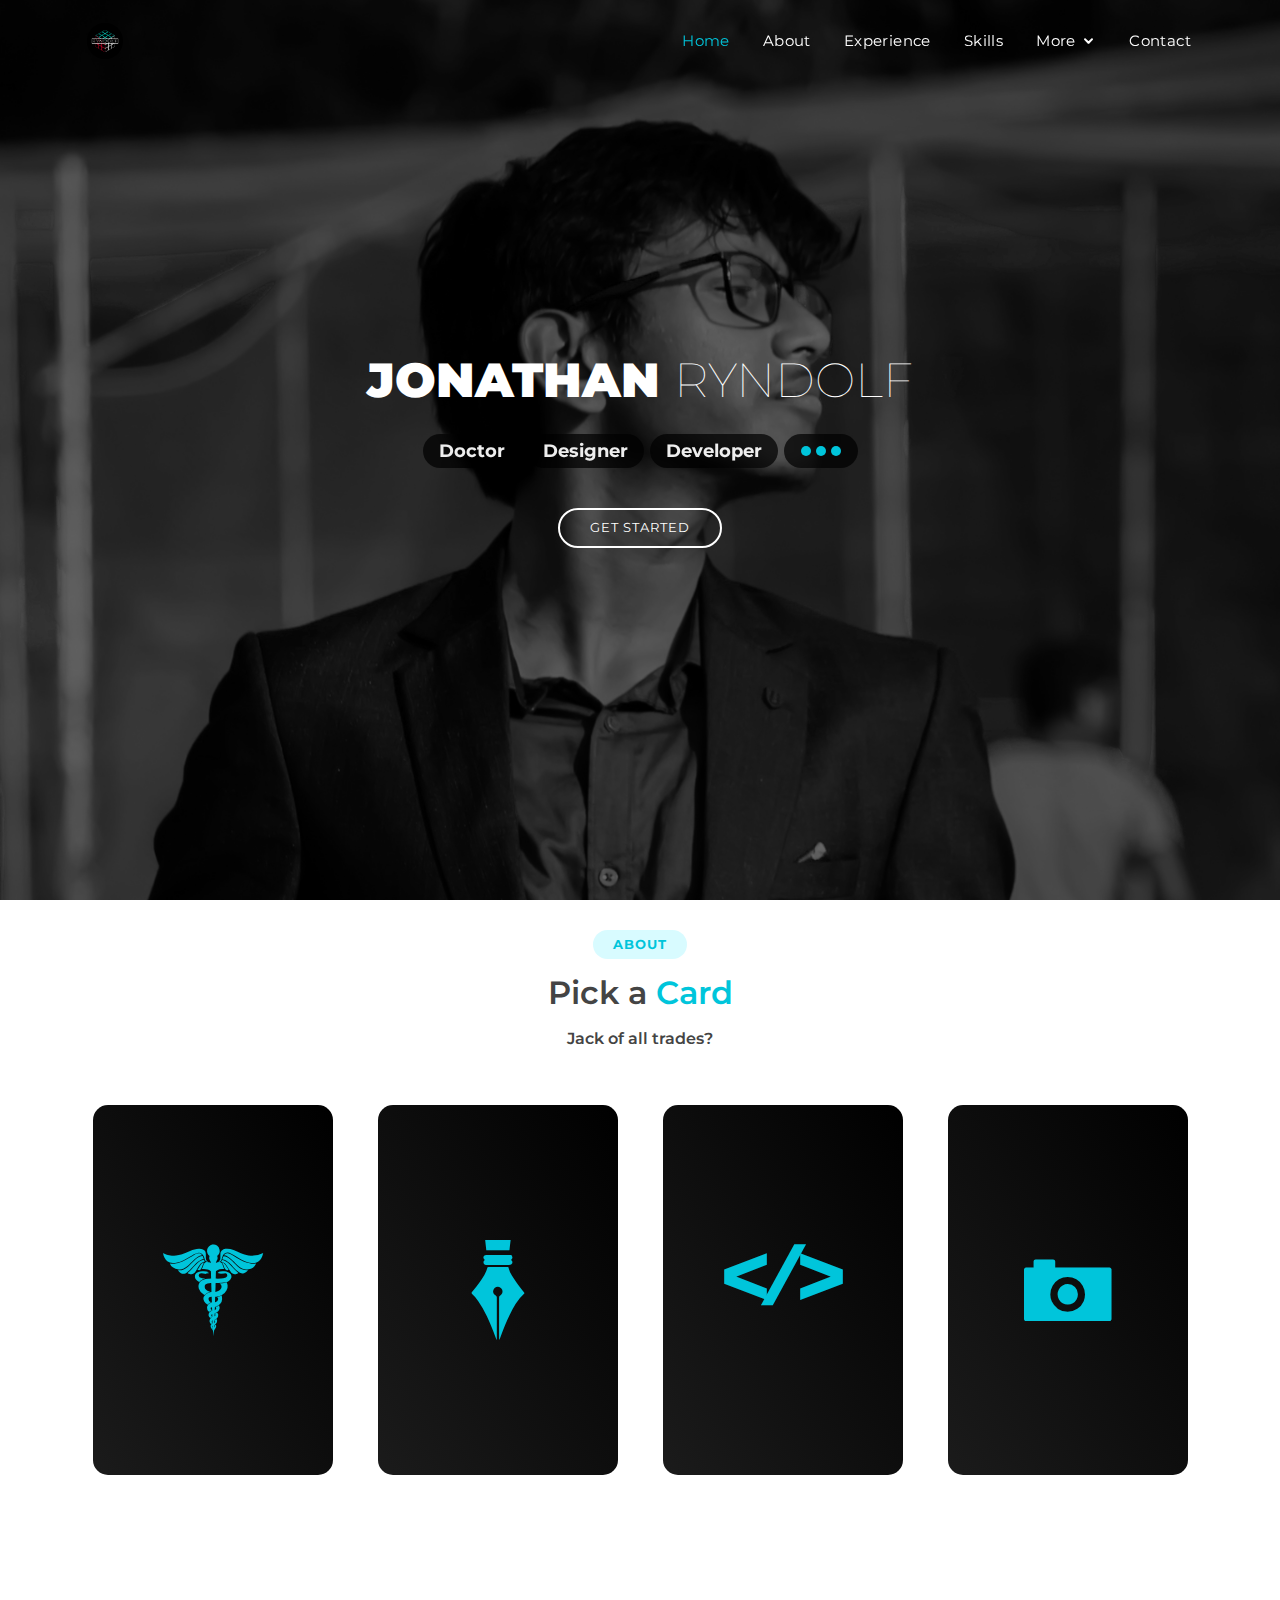
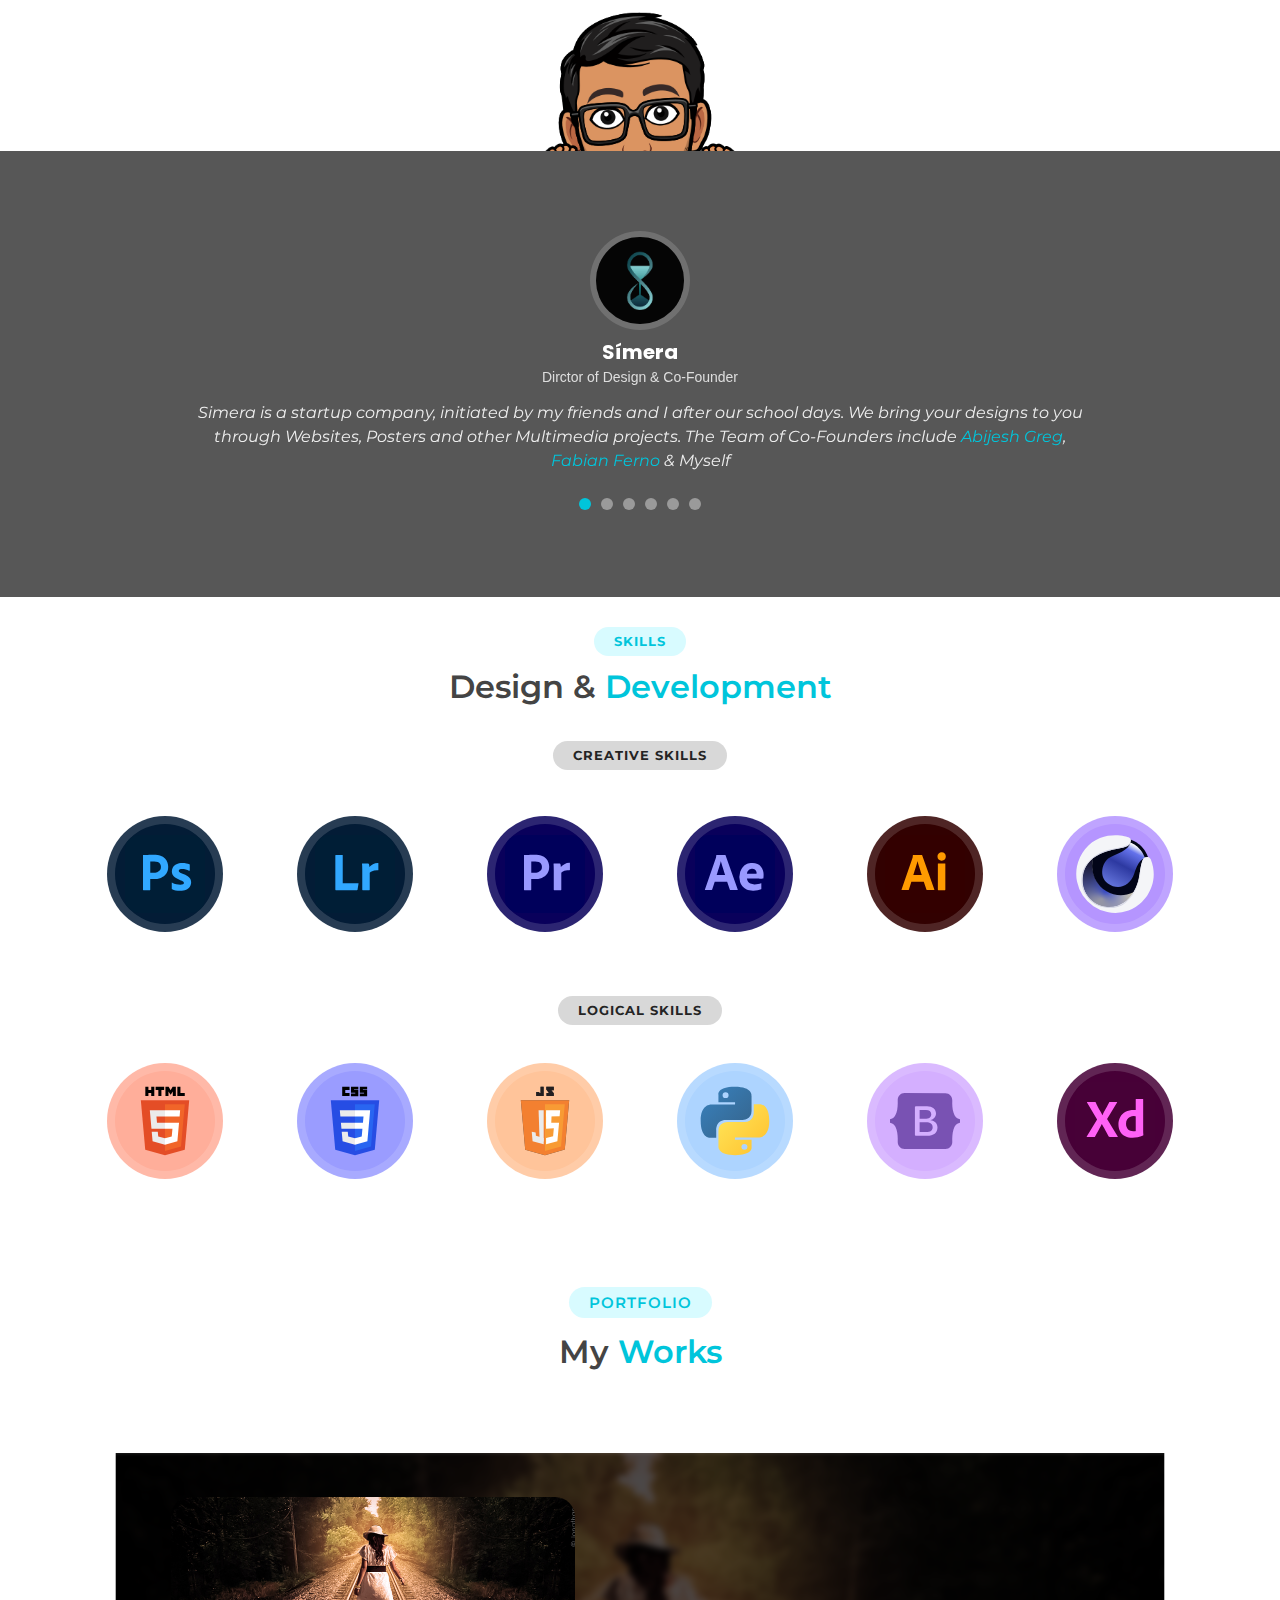
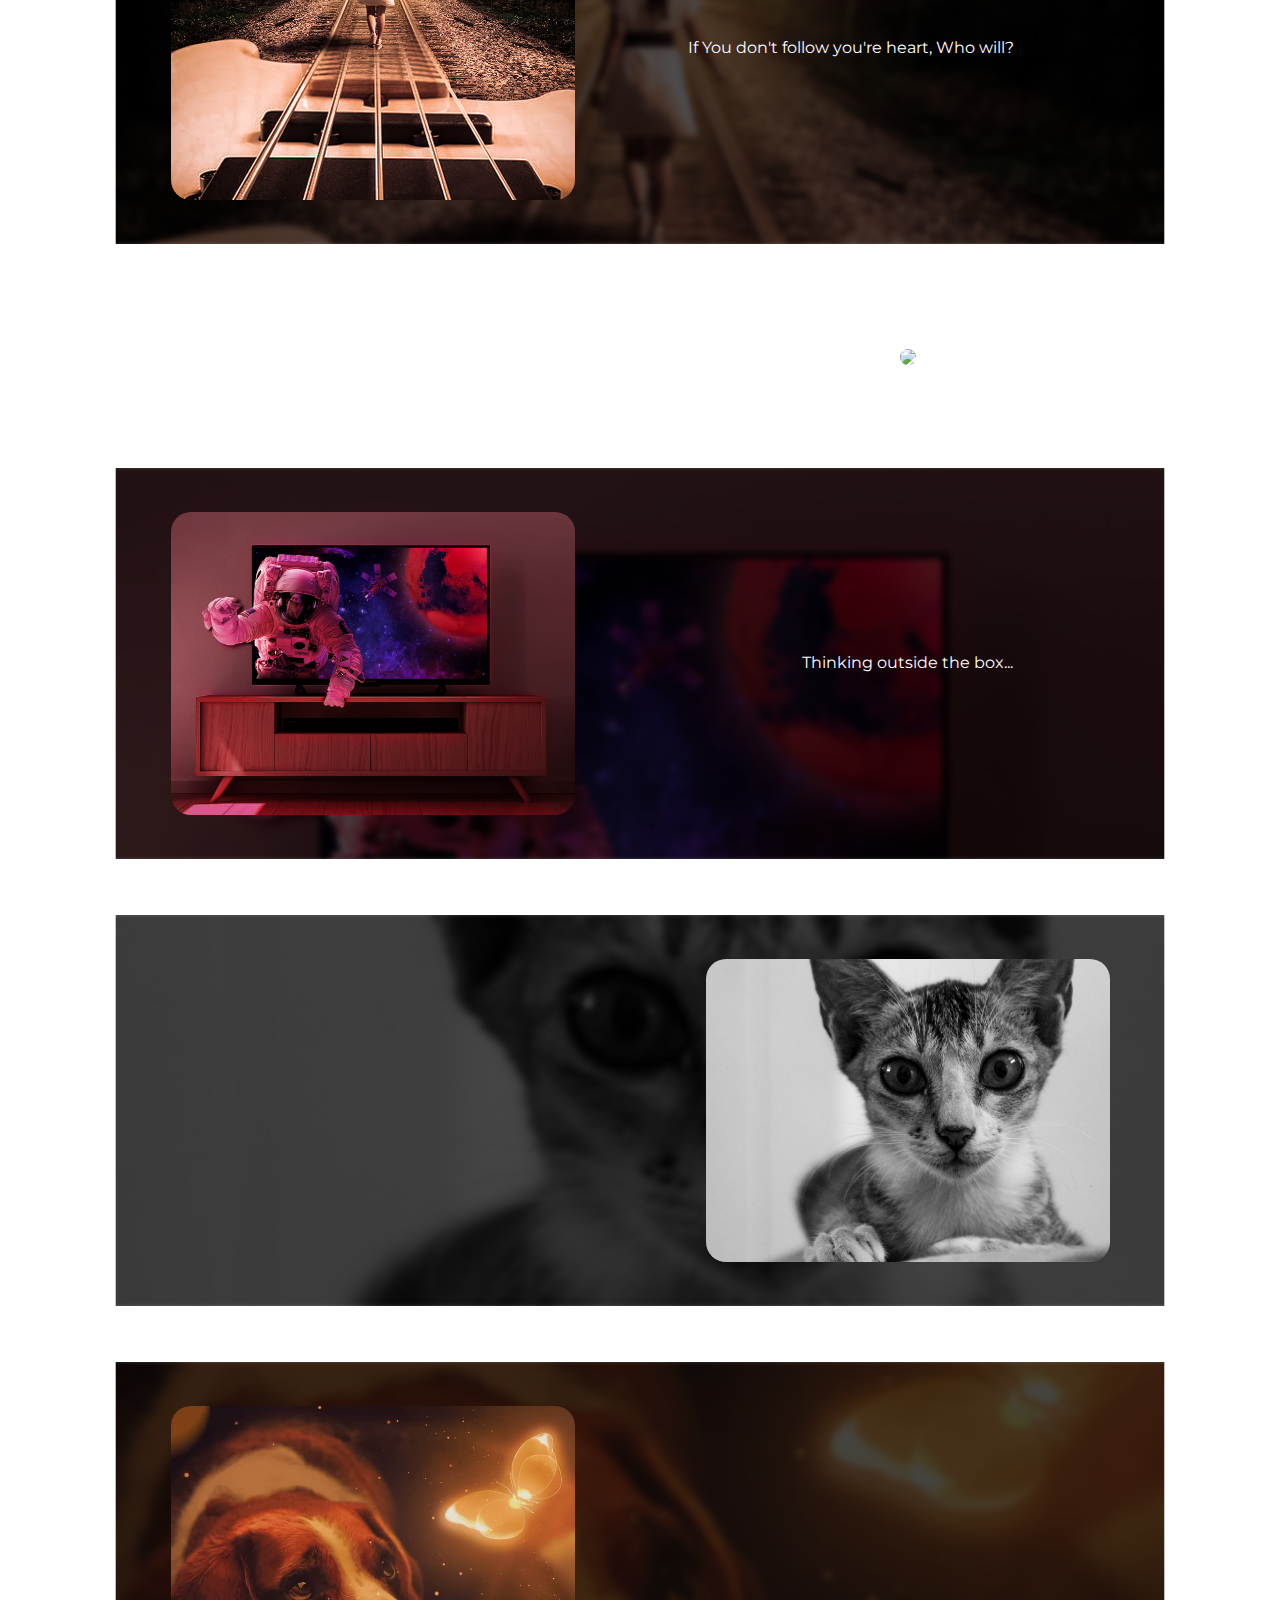
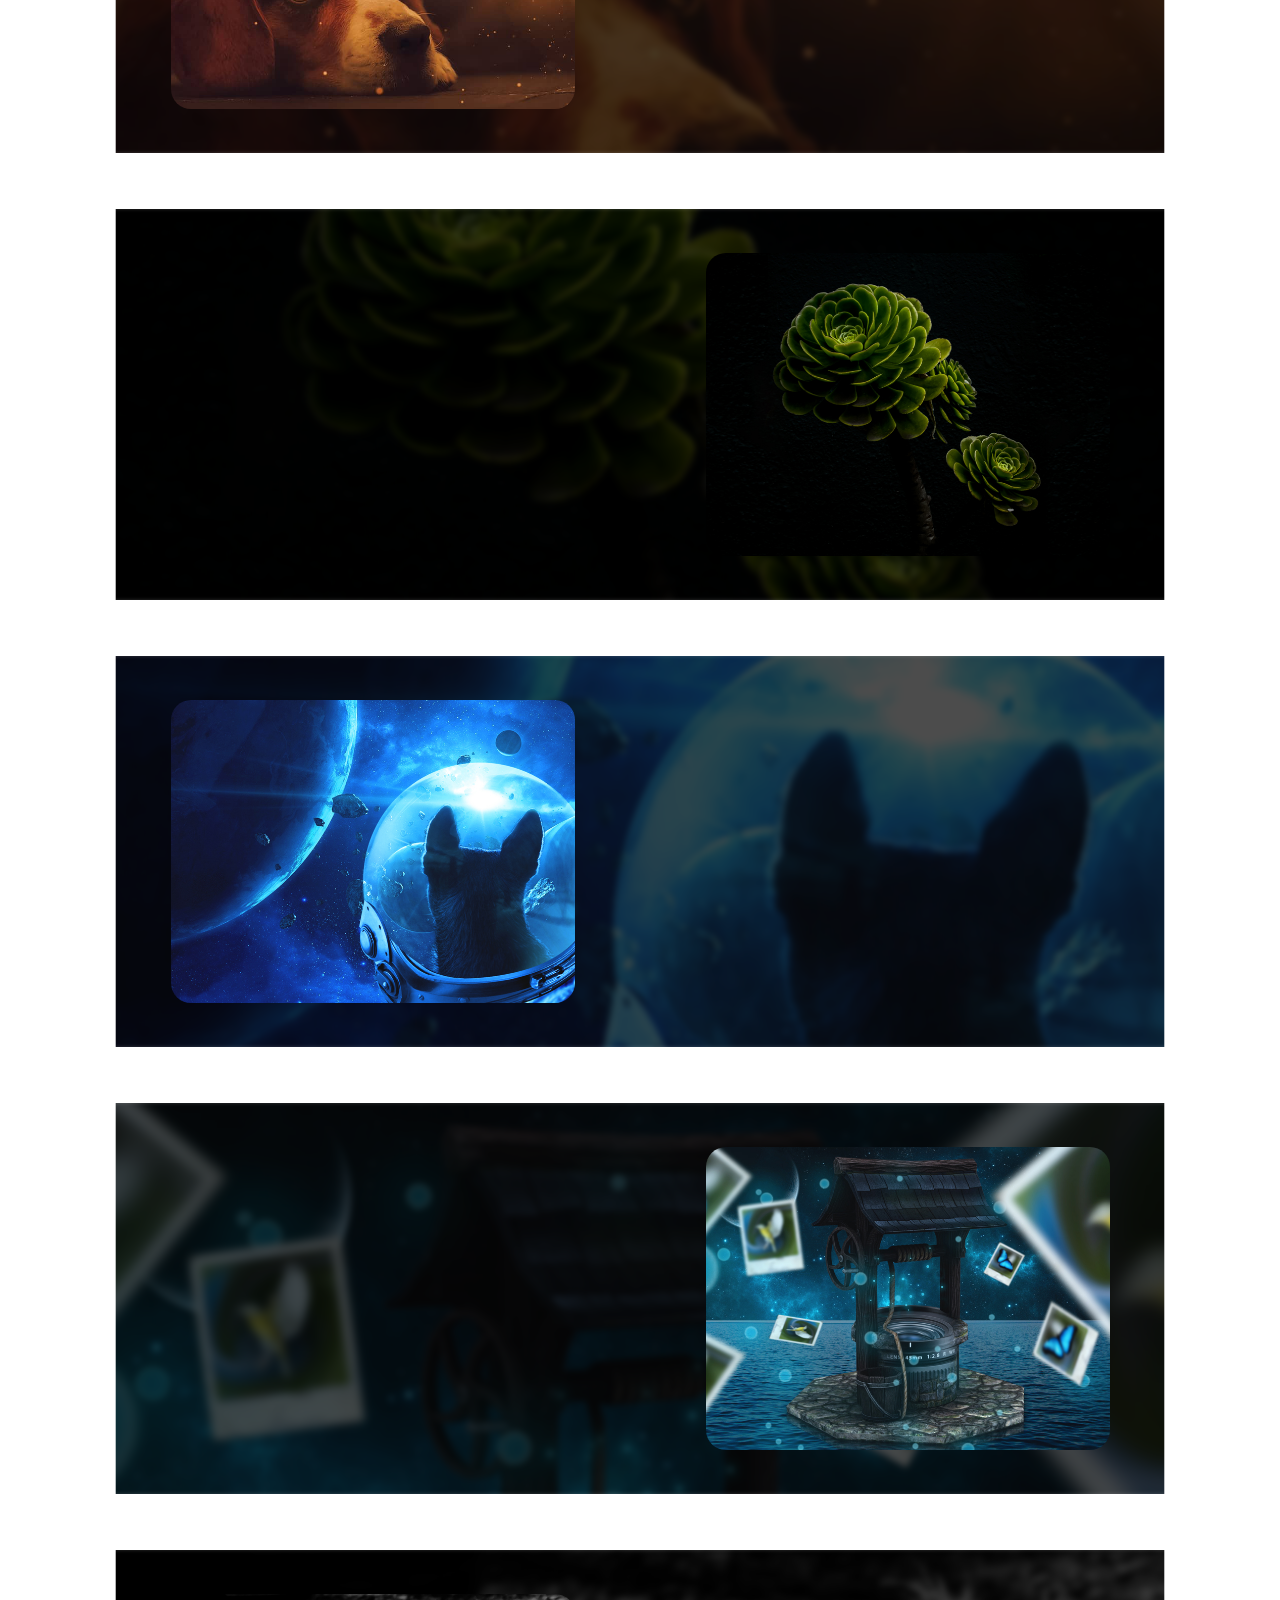
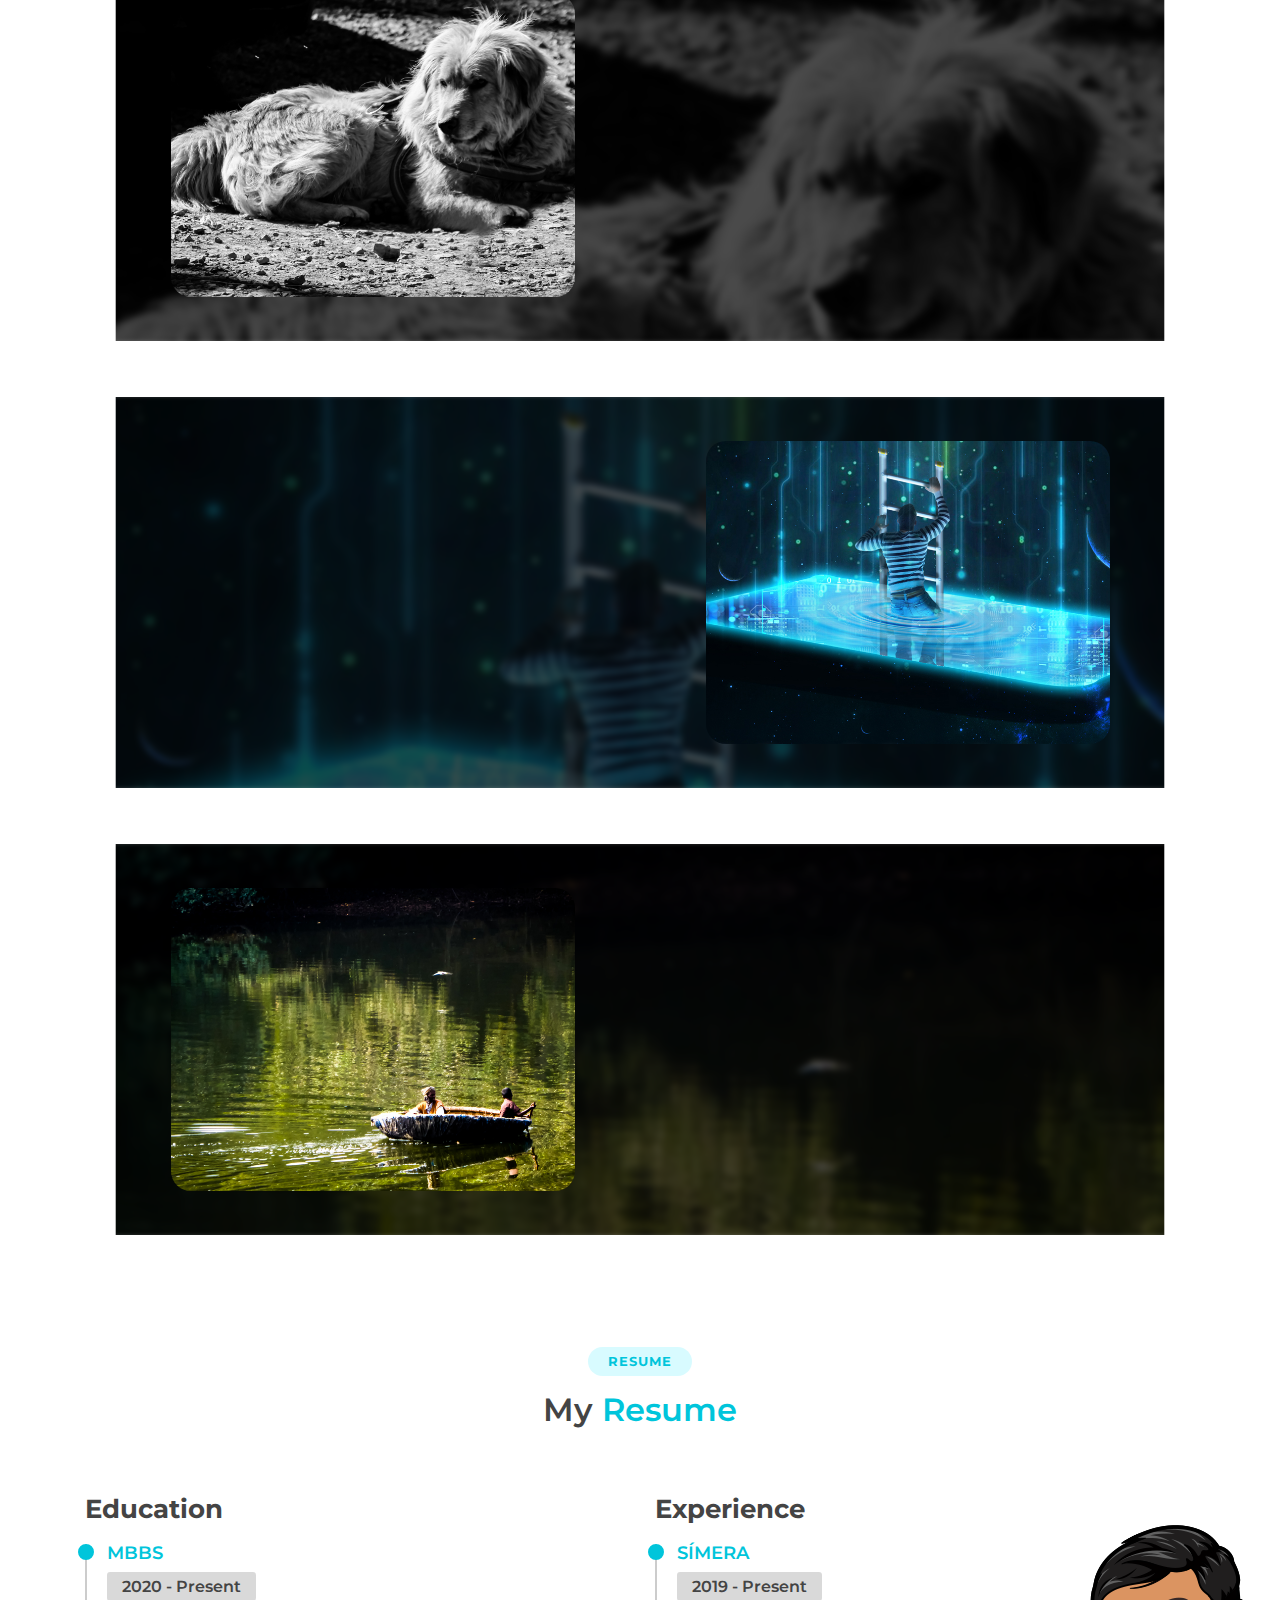
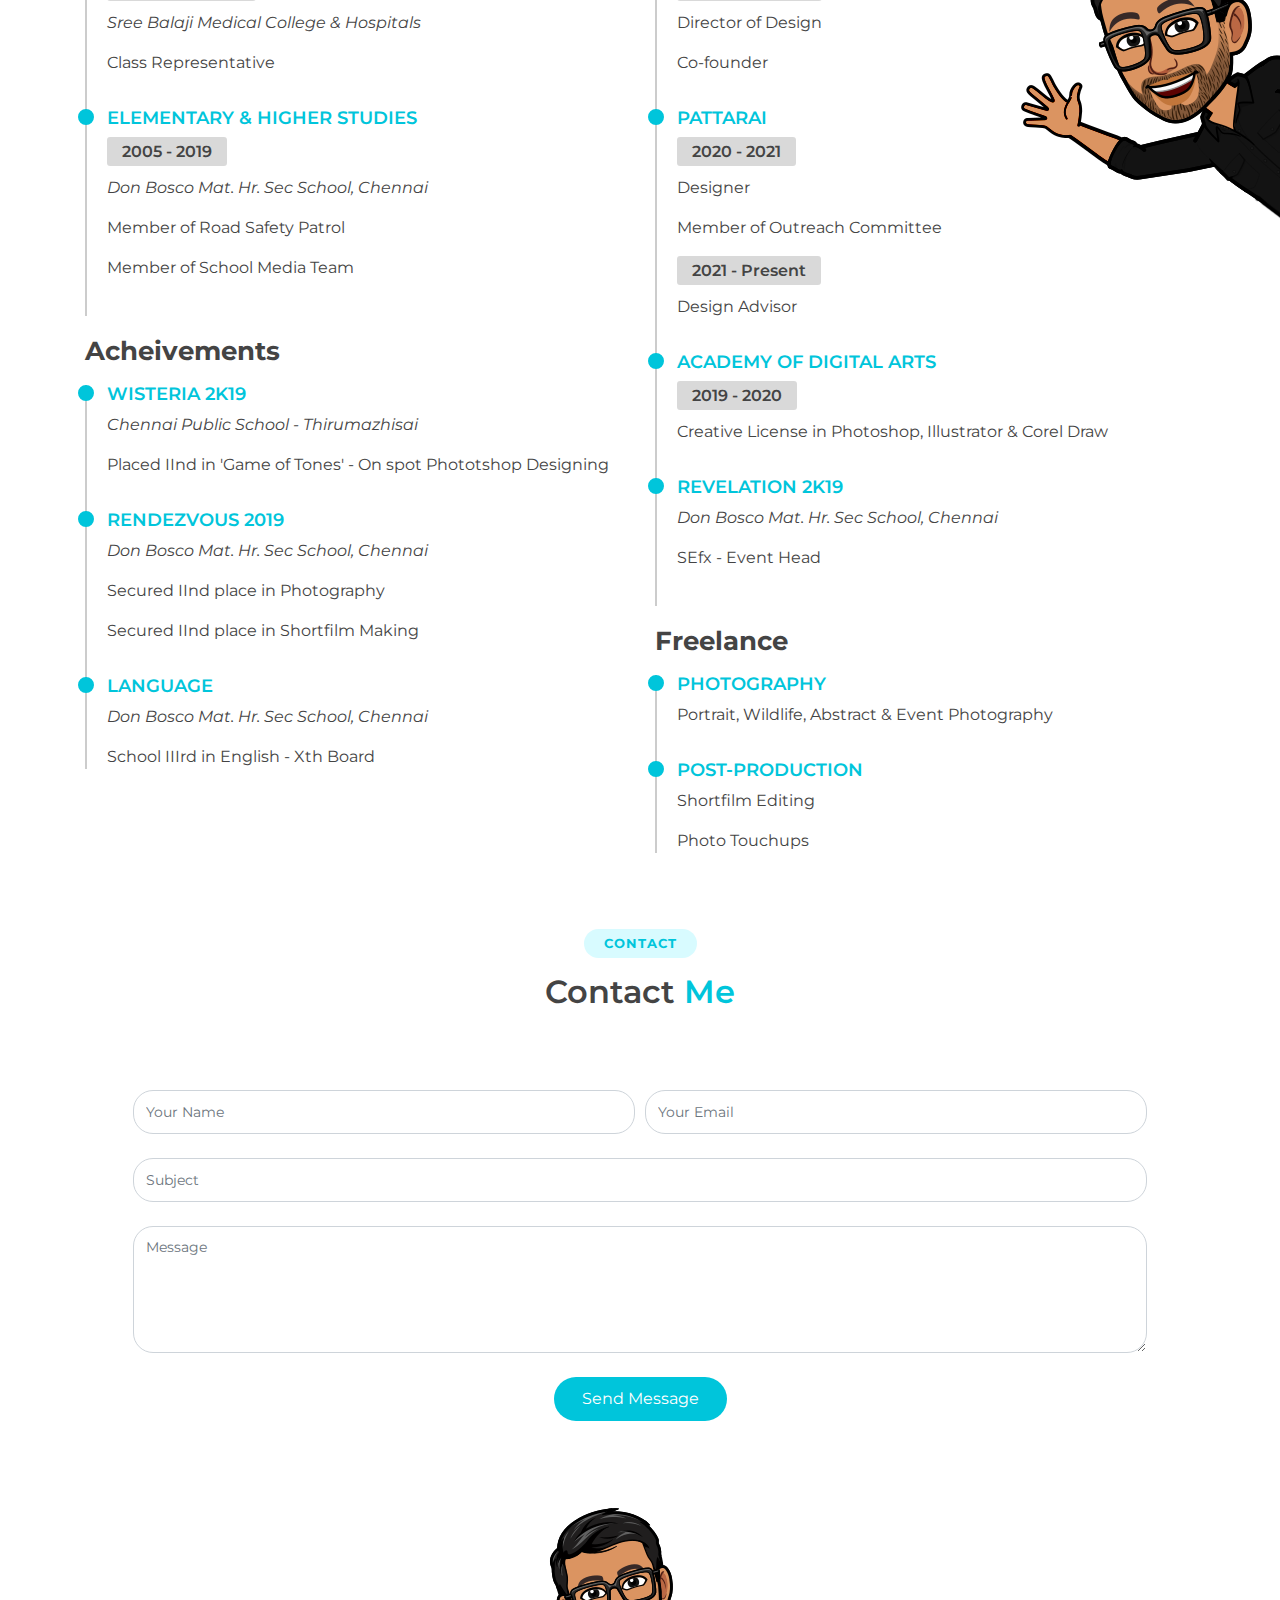
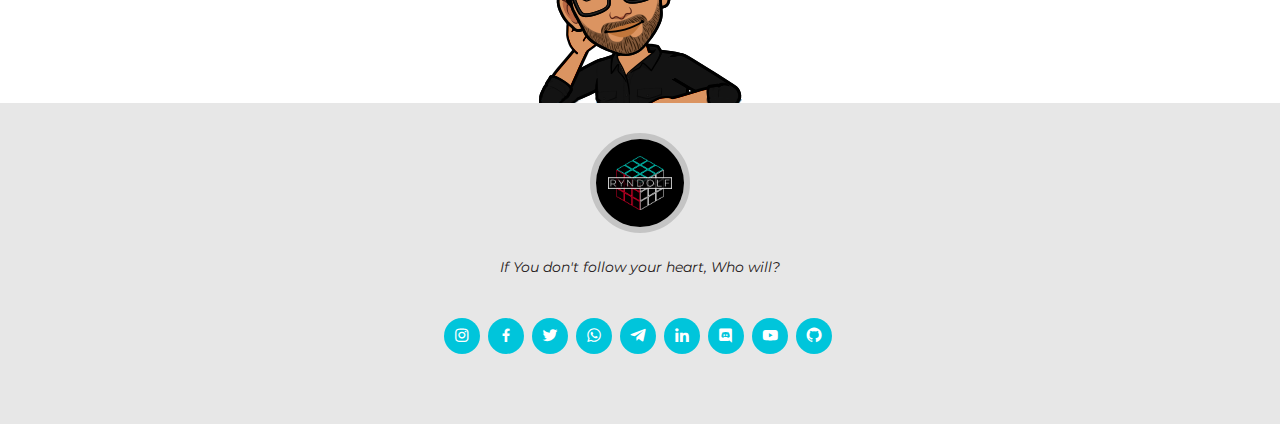
==== commit 8684ffe3: "fixes" ====
--- a/index.html
+++ b/index.html
@@ -732,8 +732,7 @@
           <img src="assets/img/testimonials/testimonials-6.jpg">
         </div>
         <p>
-          Et aut eum quis fuga eos sunt ipsa nihil. Labore corporis magni
-          eligendi fuga maxime saepe commodi placeat.
+          If You don't follow your heart, Who will?
         </p>
         <div class="social-links text-center pt-3 pt-md-0">
           <a href="https://www.instagram.com/jonathan.ryndolf/" class="instagram" target="_blank" rel="noopener noreferrer"><i class="bx bxl-instagram"></i></a>
--- a/assets/css/style.css
+++ b/assets/css/style.css
@@ -1929,9 +1929,14 @@
 #blog-stuff {
   position: relative;
   padding-top: 0px !important;
+  height: 700px;
 }
 
 .story {
+  /* visibility: hidden; */
+  display: flex;
+  justify-content: center;
+  align-items: center;
   position: absolute;
   width: 100%;
   height: 100%;
@@ -1939,3 +1944,11 @@
   backdrop-filter: blur(15px);
   z-index: 1;
 }
+
+.enlarged {
+  width: 1000px;
+  height: 500px;
+  background-color: #ffffff;
+  border-radius: 20px;
+  padding: 50px;
+}
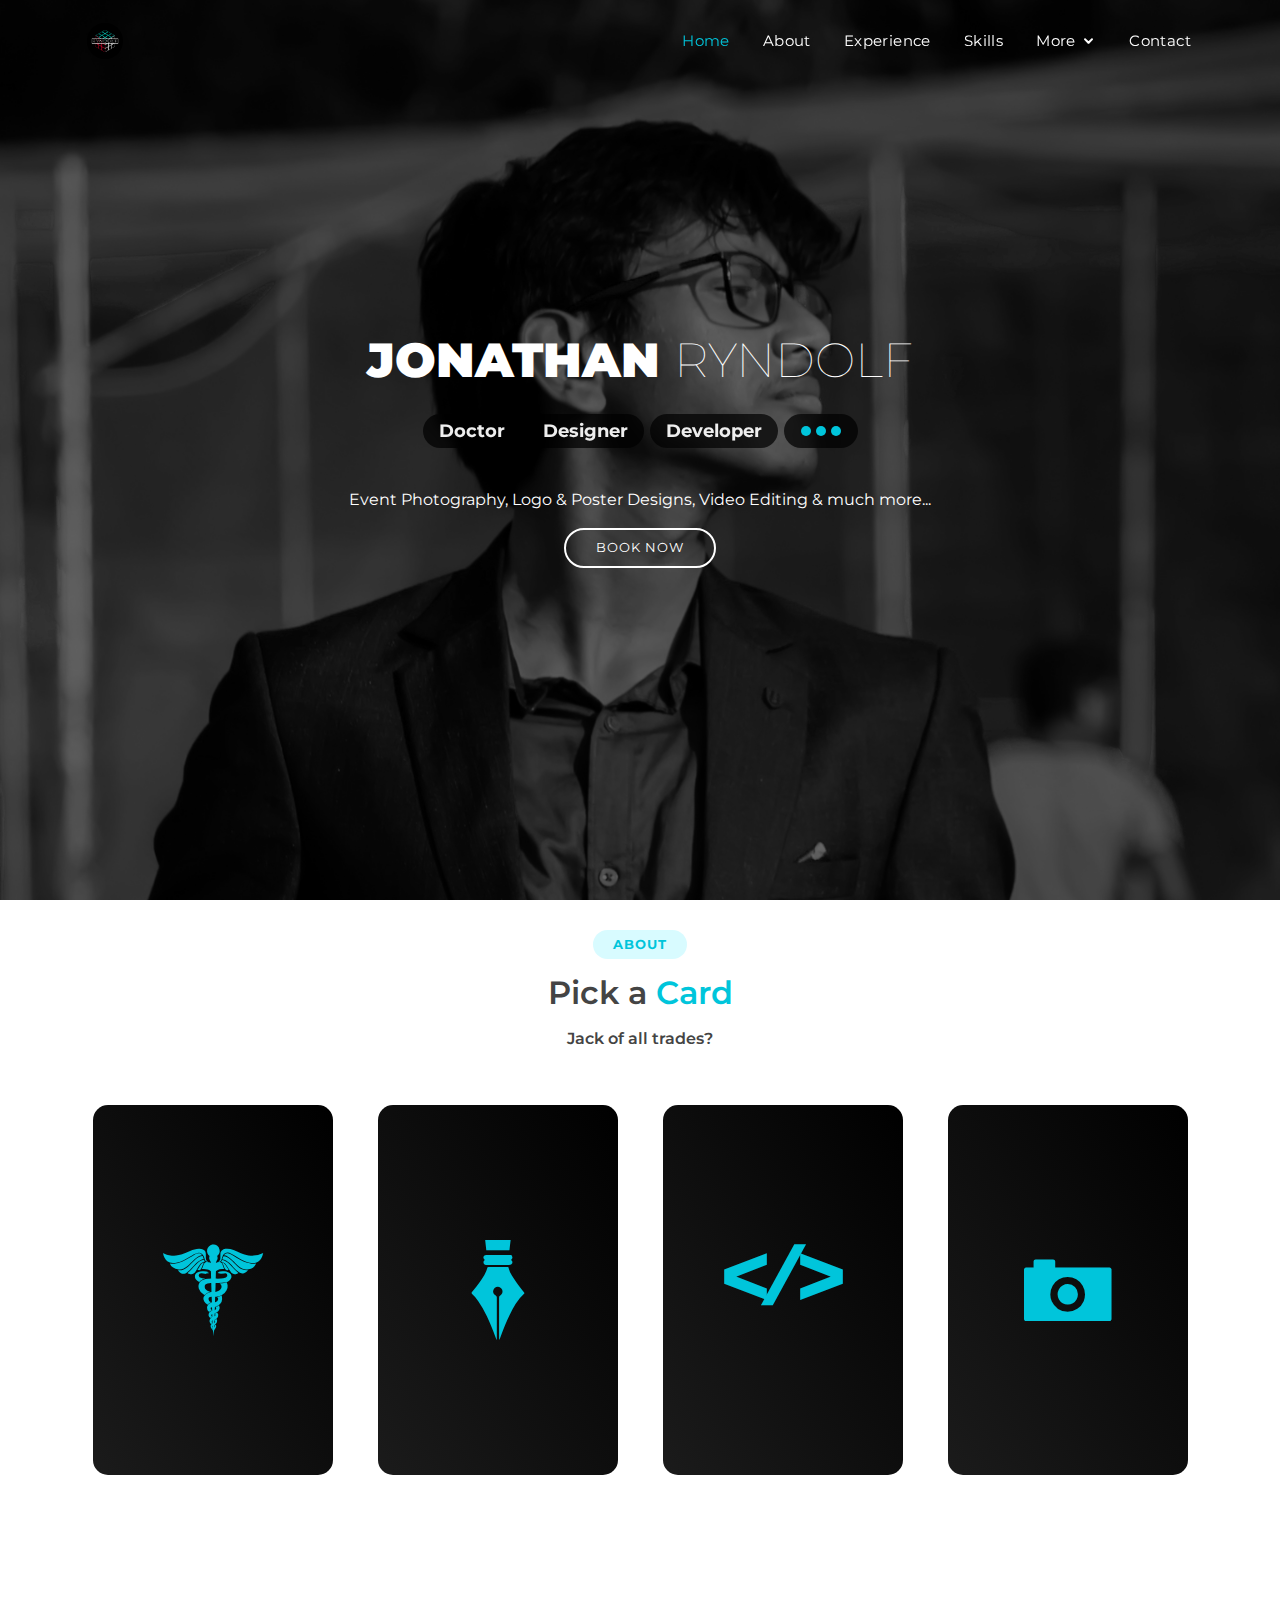
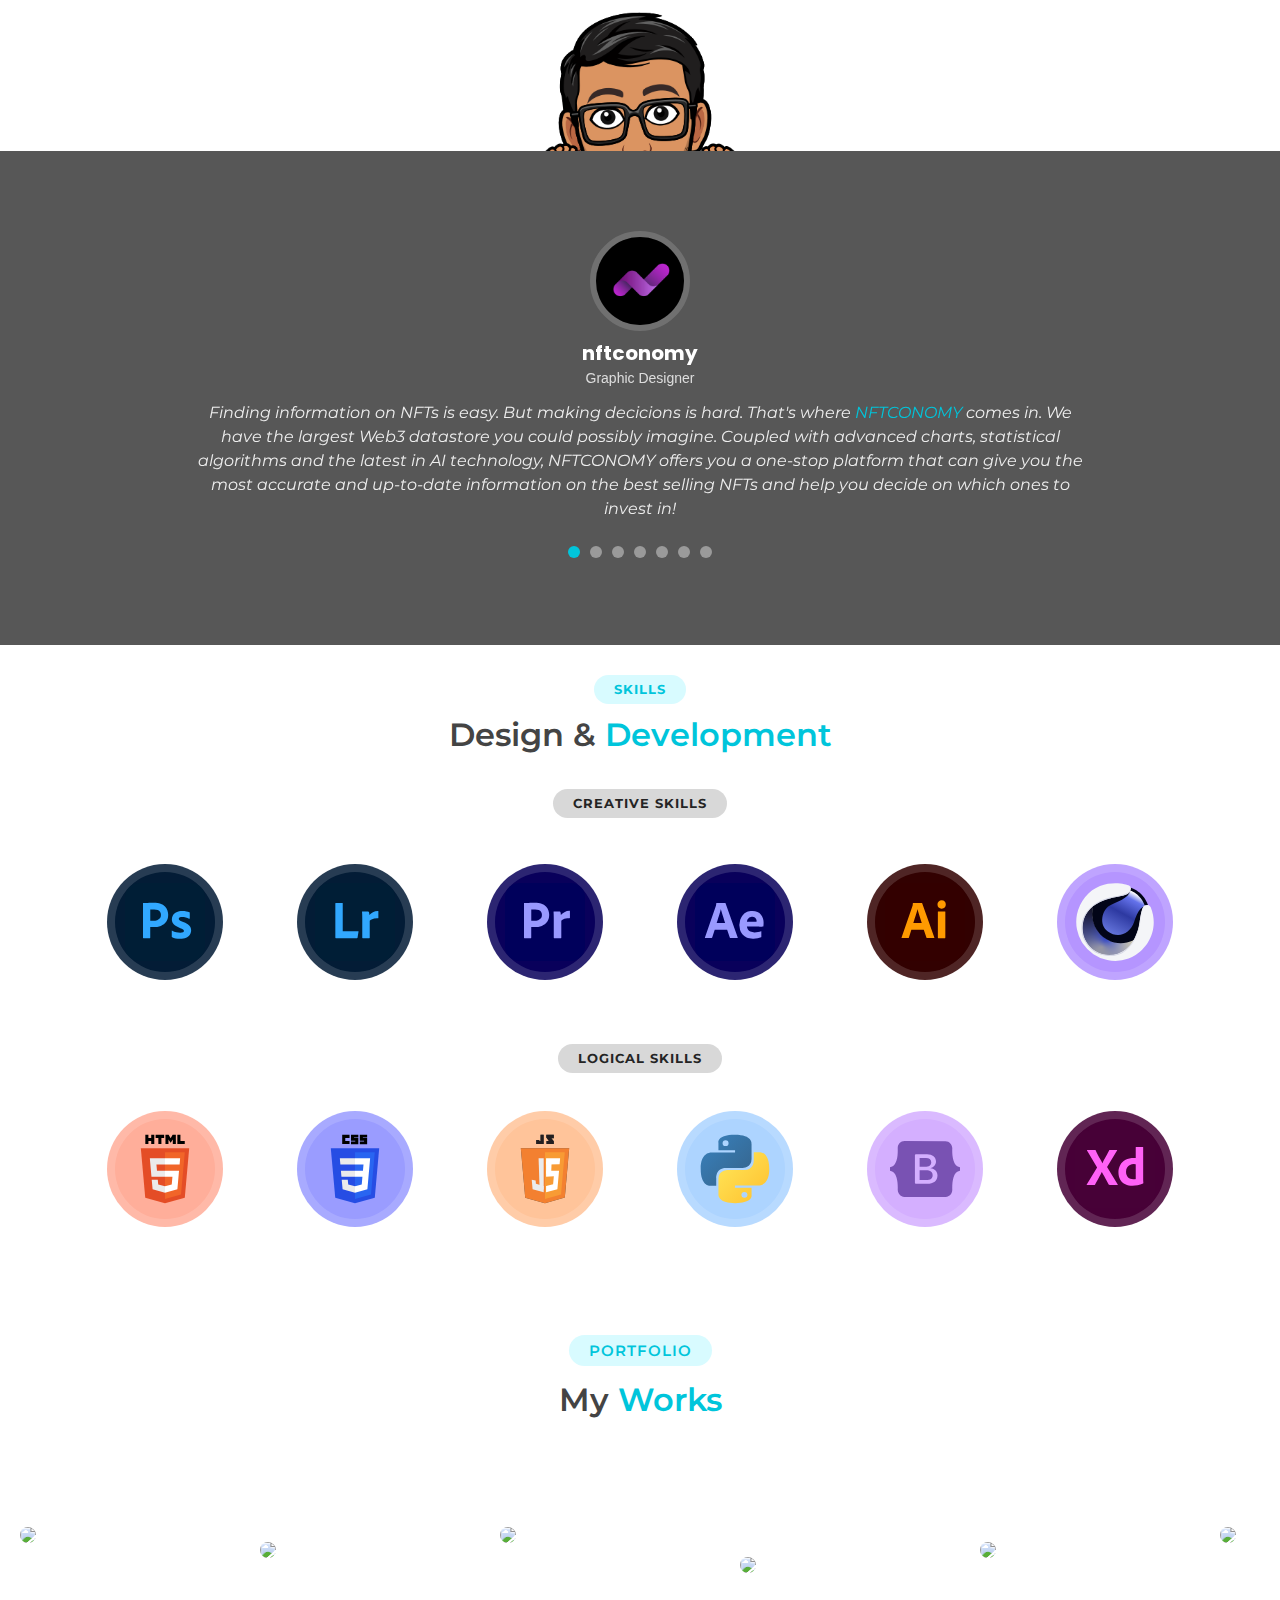
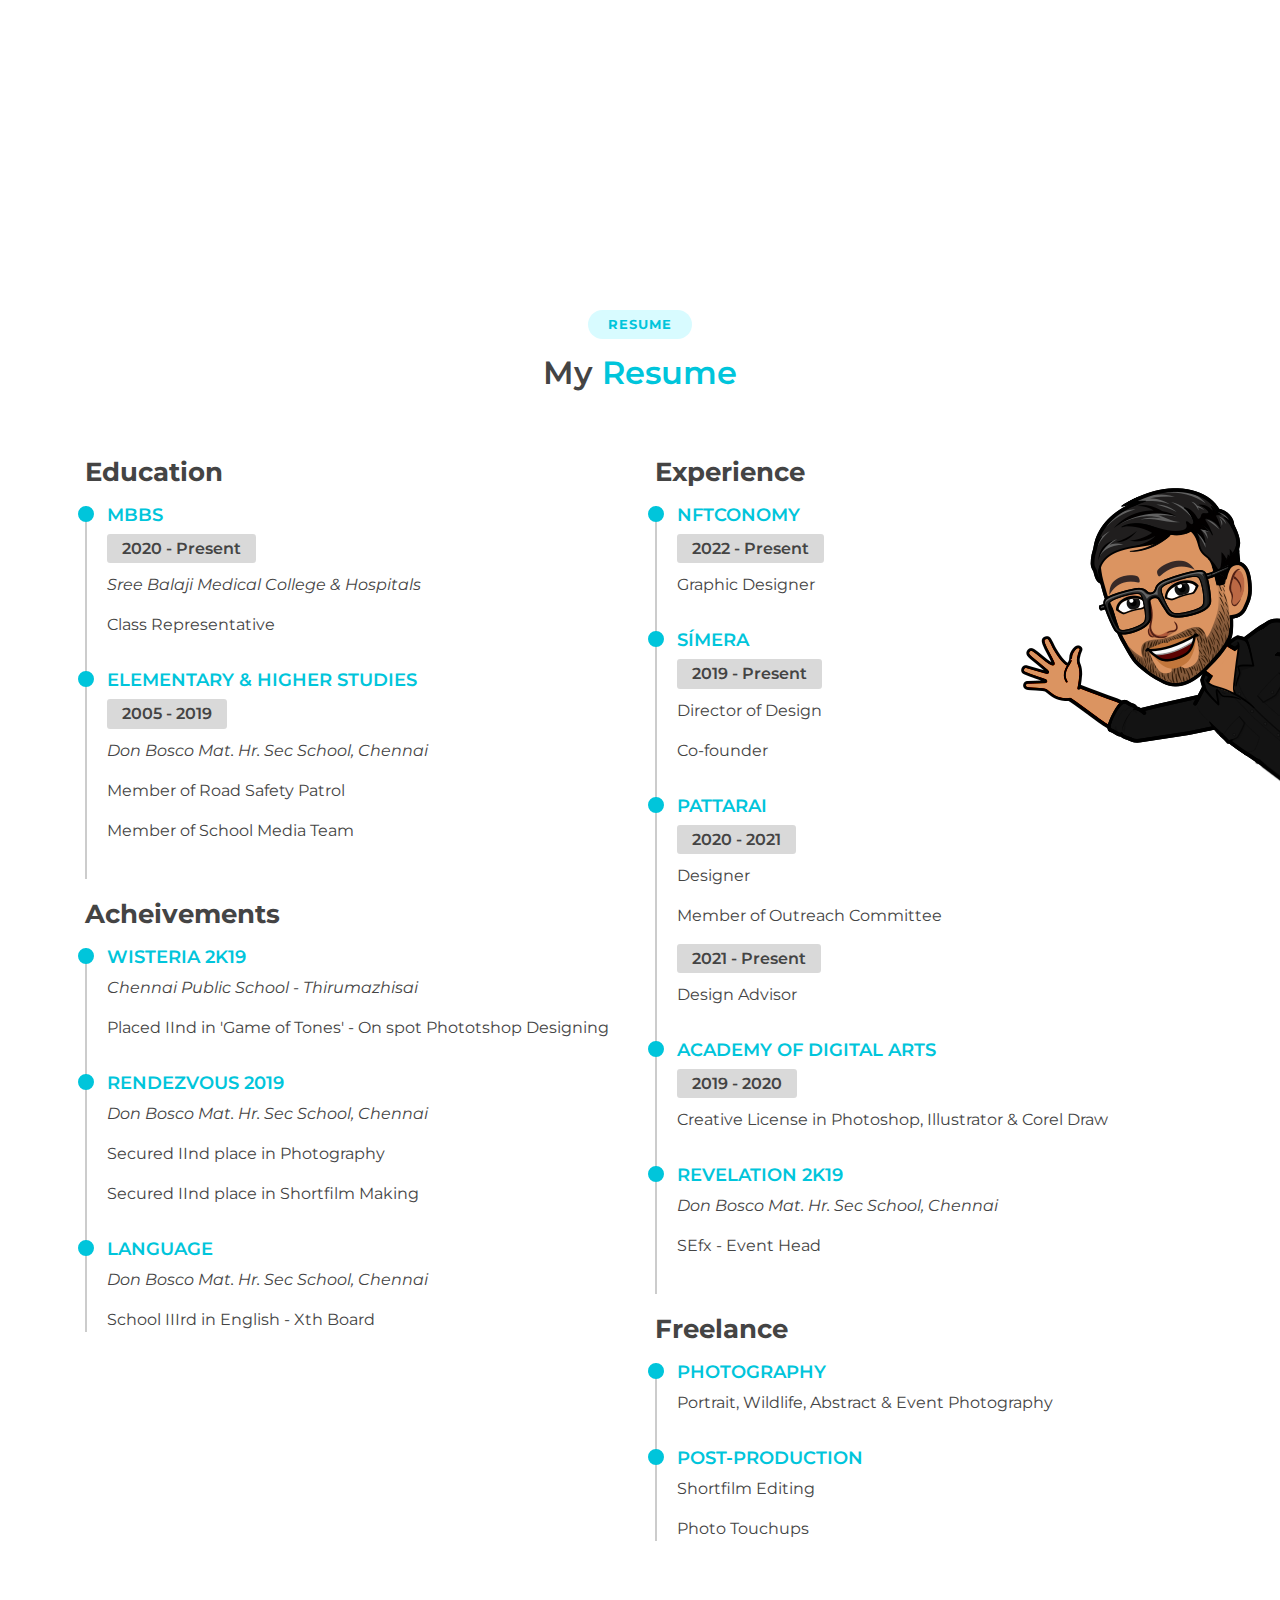
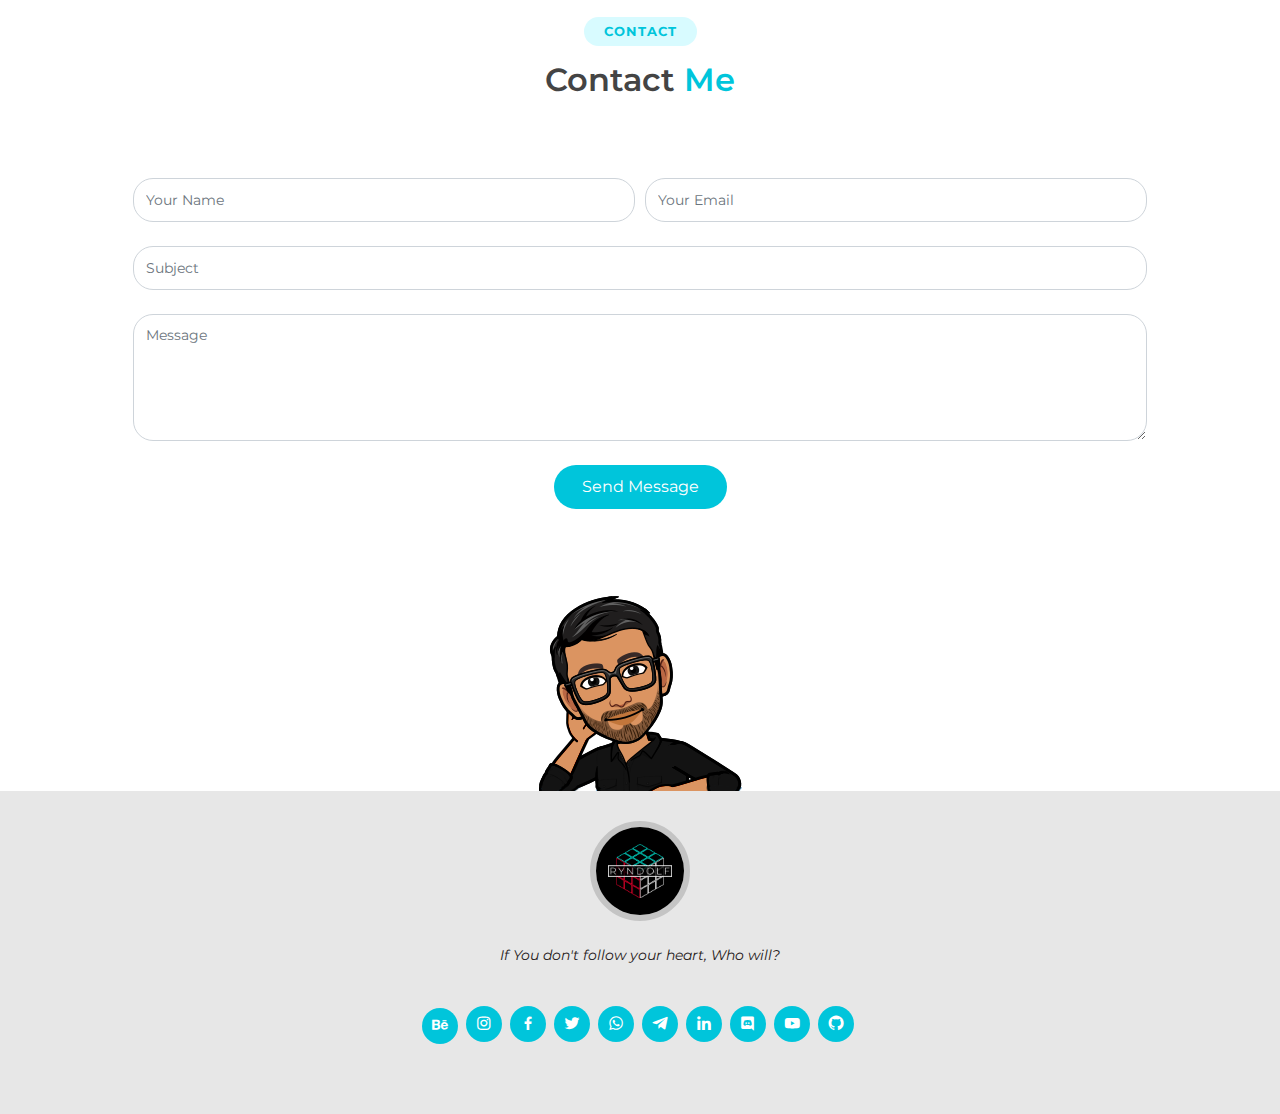
==== commit a88ec6c6: "slider border fixed" ====
--- a/index.html
+++ b/index.html
@@ -149,7 +149,8 @@
           ..
         </span>
       </h2>
-      <a href="#about" class="btn-get-started scrollto hand">Get Started</a>
+      <p>Event Photography, Logo & Poster Designs, Video Editing & much more...</p>
+      <a href="#about" class="btn-get-started scrollto hand">Book Now</a>
     </div>
   </section>
   <!-- End Hero -->
@@ -259,6 +260,27 @@
         <div class="owl-carousel testimonials-carousel">
           <div class="testimonial-item">
             <img
+              src="assets/img/testimonials/testimonials-7.jpg"
+              class="testimonial-img"
+              alt=""
+            />
+            <h3>nftconomy</h3>
+            <h4>Graphic Designer</h4>
+
+            <p>
+
+              Finding information on NFTs is easy. But making decicions is hard. 
+              That's where <a href="https://www.nftconomy.io/" target="blank">NFTCONOMY</a> comes in. We have the largest Web3 datastore 
+              you could possibly imagine. Coupled with advanced charts, statistical
+               algorithms and the latest in AI technology, NFTCONOMY offers you a one-stop 
+               platform that can give you the most accurate and up-to-date information on the 
+               best selling NFTs and help you decide on which ones to invest in!
+
+            </p>
+          </div>
+
+          <div class="testimonial-item">
+            <img
               src="assets/img/testimonials/testimonials-1.jpg"
               class="testimonial-img"
               alt=""
@@ -283,13 +305,13 @@
               alt=""
             />
             <h3>Pattarai</h3>
-            <h4>Designer</h4>
+            <h4>Design Advisor</h4>
 
             <p>
 
-              Export tempor illum tamen malis malis eram quae irure esse
-              labore quem cillum quid cillum eram malis quorum velit fore eram
-              velit sunt aliqua noster fugiat irure amet legam anim culpa.
+              If you’re someone who keeps inventing new ideas along the way, with no 
+              proper platform to work on it, then you’ve reached the right place. “Pattarai” 
+              is a community of industrious engineers working to transform your ideas into functioning projects!
 
             </p>
           </div>
@@ -301,13 +323,13 @@
               alt=""
             />
             <h3>Don Bosco</h3>
-            <h4>Graduate</h4>
+            <h4>Alumni</h4>
 
             <p>
 
-              Enim nisi quem export duis labore cillum quae magna enim sint
-              quorum nulla quem veniam duis minim tempor labore quem eram duis
-              noster aute amet eram fore quis sint minim.
+              My schooling period was when my interest in media bloomed.
+              I got to do a lot more than study there, through so many competetive cultural events. 
+              Don Bosco School stands for the integral development of the student – to help develop the student’s spirit, mind and body.
 
             </p>
           </div>
@@ -323,10 +345,7 @@
 
             <p>
 
-              Fugiat enim eram quae cillum dolore dolor amet nulla culpa
-              multos export minim fugiat minim velit minim dolor enim duis
-              veniam ipsum anim magna sunt elit fore quem dolore labore illum
-              veniam.
+              Still have a long way to go but as far as i know the future holds something beautiful
 
             </p>
           </div>
@@ -470,13 +489,124 @@
         <!-- ======= Portfolio Section ======= -->
 
         <section id="portfolio" class="portfolio">
-          <div class="container">
             <div class="section-title">
               <h2>Portfolio</h2>
               <h3>My <span>Works</span></h3>
             </div>
             
-            <div class="row my-5 py-5 one">
+
+            <div class="space">
+              <div class="platforms">
+                <div class="slide-track">
+                  <a class="taphover" id="top" href="https://www.phinge.com/phriendle.html" alt="Phriendle">
+                    <img src="https://www.weebly.com/editor/uploads/1/2/6/0/126018873/custom_themes/914341087787011171/files/images/arches-national-park-patch.png">
+                    <h2>Arches</h2>
+                  </a>
+                  <a class="taphover" id="middle" href="https://www.phinge.com/piccial.html" alt="Piccial">
+                    <img src="https://www.weebly.com/editor/uploads/1/2/6/0/126018873/custom_themes/914341087787011171/files/images/biscayne-national-park-patch.png">
+                    <h2>Biscayne</h2>
+                  </a>
+                  <a class="taphover" id="top" href="https://www.phinge.com/textcial.html" alt="Textcial">
+                    <img src="https://www.weebly.com/editor/uploads/1/2/6/0/126018873/custom_themes/914341087787011171/files/images/carlsbad-caverns-national-park-design.png">
+                    <h2>Carlsbad Caverns</h2>
+                  </a>
+                  <a class="taphover" id="bottom" href="https://www.phinge.com/phaveit.html" alt="Phaveit">
+                    <img src="https://www.weebly.com/editor/uploads/1/2/6/0/126018873/custom_themes/914341087787011171/files/images/denali-national-park-design.png">
+                    <h2>Denali</h2>
+                  </a>
+                  <a class="taphover" id="middle" href="https://www.phinge.com/connectcial.html" alt="Connectcial">
+                    <img src="https://www.weebly.com/editor/uploads/1/2/6/0/126018873/custom_themes/914341087787011171/files/images/yosemite-national-park-half-dome-patch.png">
+                    <h2>Dry Tortugas</h2>
+                  </a>
+                  <a class="taphover" id="top" href="https://www.phinge.com/steyelhtml" alt="Steyel">
+                    <img src="https://www.weebly.com/editor/uploads/1/2/6/0/126018873/custom_themes/914341087787011171/files/images/yosemite-national-park-half-dome-patch.png">
+                    <h2>Everglades</h2>
+                  </a>
+                  <a class="taphover" id="middle" href="https://www.phinge.com/phreetime.html" alt="Phreetime">
+                    <img src="https://www.weebly.com/editor/uploads/1/2/6/0/126018873/custom_themes/914341087787011171/files/images/yosemite-national-park-half-dome-patch.png">
+                    <h2>Glacier</h2>
+                  </a>
+                  <a class="taphover" id="bottom" href="https://www.phinge.com/noteiphy.html" alt="Noteiphy">
+                    <img src="https://www.weebly.com/editor/uploads/1/1/8/4/118407766/custom_themes/170592326218648048/files/images/noteiphy-icon-white.png">
+                          <h2>Noteiphy</h2>
+                  </a>
+                  <a class="taphover" id="top" href="https://www.phinge.com/phindnow.html" alt="Phindnow">
+                    <img src="https://www.weebly.com/editor/uploads/1/1/8/4/118407766/custom_themes/170592326218648048/files/images/phindnow-icon-white.png">
+                          <h2>Phindnow</h2>
+                  </a>
+                  <a class="taphover" id="bottom" href="https://www.phinge.com/phinances.html" alt="Phinances">
+                    <img src="https://www.weebly.com/editor/uploads/1/1/8/4/118407766/custom_themes/170592326218648048/files/images/phinances-icon-white.png">
+                          <h2>Phincances</h2>
+                  </a>
+                  <a class="taphover" id="middle" href="https://www.phinge.com/phlanet.html" alt="Phlanet">
+                    <img src="https://www.weebly.com/editor/uploads/1/1/8/4/118407766/custom_themes/170592326218648048/files/images/phlanet-icon-white.png">
+                          <h2>Phlanet</h2>
+                  </a>
+                  <a class="taphover" id="bottom" href="https://www.phinge.com/phreeviews.html" alt="Phreeviews">
+                    <img src="https://www.weebly.com/editor/uploads/1/1/8/4/118407766/custom_themes/170592326218648048/files/images/phreeviews-icon-white.png">
+                          <h2>Phreeviews</h2>
+                  </a>
+                  <a class="taphover" id="middle" href="https://www.phinge.com/pinge-giiving.html" alt="Phinge Giving">
+                    <img src="https://www.weebly.com/editor/uploads/1/1/8/4/118407766/custom_themes/170592326218648048/files/images/phinge-giving-icon-white.png">
+                          <h2>Phinge<br> Giving</h2>
+                  </a>
+                      <a class="taphover" id="top" href="https://www.phinge.com/phriendle.html" alt="Phriendle">
+                    <img src="https://www.weebly.com/editor/uploads/1/2/6/0/126018873/custom_themes/914341087787011171/files/images/yosemite-national-park-half-dome-patch.png">
+                    <h2>Yosemite</h2>
+                  </a>
+                  <a class="taphover" id="middle" href="https://www.phinge.com/piccial.html" alt="Piccial">
+                    <img src="https://www.weebly.com/editor/uploads/1/1/8/4/118407766/custom_themes/170592326218648048/files/images/piccial-icon-white.png">
+                          <h2>Piccial</h2>
+                  </a>
+                  <a class="taphover" id="top" href="https://www.phinge.com/textcial.html" alt="Textcial">
+                    <img src="https://www.weebly.com/editor/uploads/1/1/8/4/118407766/custom_themes/170592326218648048/files/images/textcial-icon-white.png">
+                          <h2>Textcial</h2>
+                  </a>
+                  <a class="taphover" id="bottom" href="https://www.phinge.com/phaveit.html" alt="Phaveit">
+                    <img src="https://www.weebly.com/editor/uploads/1/1/8/4/118407766/custom_themes/170592326218648048/files/images/phaveit-icon-white.png">
+                          <h2>Phaveit</h2>
+                  </a>
+                  <a class="taphover" id="middle" href="https://www.phinge.com/connectcial.html" alt="Connectcial">
+                    <img src="https://www.weebly.com/editor/uploads/1/1/8/4/118407766/custom_themes/170592326218648048/files/images/connectial-icon-white.png" id="6">
+                          <h2>Connectcial</h2>
+                  </a>
+                  <a class="taphover" id="top" href="https://www.phinge.com/steyelhtml" alt="Steyel">
+                    <img src="https://www.weebly.com/editor/uploads/1/1/8/4/118407766/custom_themes/170592326218648048/files/images/steyel-icon-white.png" id="7">
+                          <h2>Steyel</h2>
+                  </a>
+                  <a class="taphover" id="middle" href="https://www.phinge.com/phreetime.html" alt="Phreetime">
+                    <img src="https://www.weebly.com/editor/uploads/1/1/8/4/118407766/custom_themes/170592326218648048/files/images/phreetime-icon-white.png">
+                          <h2>PhreeTime</h2>
+                  </a>
+                  <a class="taphover" id="bottom" href="https://www.phinge.com/noteiphy.html" alt="Noteiphy">
+                    <img src="https://www.weebly.com/editor/uploads/1/1/8/4/118407766/custom_themes/170592326218648048/files/images/noteiphy-icon-white.png">
+                          <h2>Noteiphy</h2>
+                  </a>
+                  <a class="taphover" id="top" href="https://www.phinge.com/phindnow.html" alt="Phindnow">
+                    <img src="https://www.weebly.com/editor/uploads/1/1/8/4/118407766/custom_themes/170592326218648048/files/images/phindnow-icon-white.png">
+                          <h2>Phindnow</h2>
+                  </a>
+                  <a class="taphover" id="bottom" href="https://www.phinge.com/phinances.html" alt="Phinances">
+                    <img src="https://www.weebly.com/editor/uploads/1/1/8/4/118407766/custom_themes/170592326218648048/files/images/phinances-icon-white.png">
+                          <h2>Phincances</h2>
+                  </a>
+                  <a class="taphover" id="middle" href="https://www.phinge.com/phlanet.html" alt="Phlanet">
+                    <img src="https://www.weebly.com/editor/uploads/1/1/8/4/118407766/custom_themes/170592326218648048/files/images/phlanet-icon-white.png">
+                          <h2>Phlanet</h2>
+                  </a>
+                  <a class="taphover" id="bottom" href="https://www.phinge.com/phreeviews.html" alt="Phreeviews">
+                    <img src="https://www.weebly.com/editor/uploads/1/1/8/4/118407766/custom_themes/170592326218648048/files/images/phreeviews-icon-white.png">
+                          <h2>Phreeviews</h2>
+                  </a>
+                  <a class="taphover" id="middle" href="https://www.phinge.com/pinge-giiving.html" alt="Phinge Giving">
+                    <img src="https://www.weebly.com/editor/uploads/1/1/8/4/118407766/custom_themes/170592326218648048/files/images/phinge-giving-icon-white.png">
+                          <h2>Phinge<br> Giving</h2>
+                  </a>
+                </div>
+              </div>
+            </div>
+
+            <!-- <div class="row my-5 py-5 one">
               <div class="col-12 col-md-6 text-center">
                 <img src="assets/img/portfolio/1.jpg">
               </div>
@@ -551,11 +681,8 @@
                 <img src="assets/img/portfolio/11.jpg">
               </div>
               <div class="col-12 col-md-6"></div>
-            </div>
-
-
-
-          </div>
+            </div> -->
+
         </section>
         <!-- End Portfolio Section -->
 
@@ -611,6 +738,11 @@
           <div class="col-lg-6">
             <h3 class="resume-title">Experience</h3>
             <div class="resume-item">
+              <h4>nftconomy</h4>
+              <h5>2022 - Present</h5>
+              <p>Graphic Designer</p>
+            </div>
+            <div class="resume-item">
               <h4>Símera</h4>
               <h5>2019 - Present</h5>
               <p>Director of Design</p>
@@ -632,7 +764,6 @@
             <div class="resume-item">
               <h4>Revelation 2K19</h4>
               <p><em>Don Bosco Mat. Hr. Sec School, Chennai</em></p>
-
               <p>SEfx - Event Head</p>
             </div>
             <h3 class="resume-title">Freelance</h3>
@@ -735,6 +866,7 @@
           If You don't follow your heart, Who will?
         </p>
         <div class="social-links text-center pt-3 pt-md-0">
+          <a href="https://www.behance.net/jonathanryndolf" class="behance" target="_blank" rel="noopener noreferrer"><i class="icofont-behance"></i></a>
           <a href="https://www.instagram.com/jonathan.ryndolf/" class="instagram" target="_blank" rel="noopener noreferrer"><i class="bx bxl-instagram"></i></a>
           <a href="https://www.facebook.com/jonathan.ryan.9484" class="facebook" target="_blank" rel="noopener noreferrer"><i class="bx bxl-facebook"></i></a>
           <a href="https://twitter.com/Jonathanryndolf" class="twitter" target="_blank" rel="noopener noreferrer"><i class="bx bxl-twitter"></i></a>
--- a/assets/css/style.css
+++ b/assets/css/style.css
@@ -22,7 +22,7 @@
 }
 
 html {
-  cursor: url("../img/cursor.png"), default;
+  cursor: url("../img/cursor1.png"), default;
 }
 
 body {
@@ -1236,7 +1236,7 @@
 }
 
 .skills .icon-box {
-  cursor: url("../img/cursor.png"), default;
+  cursor: url("../img/cursor1.png"), default;
   width: fit-content;
   border-radius: 50%;
   border: 8px solid #ffffff25;
@@ -1952,3 +1952,91 @@
   border-radius: 20px;
   padding: 50px;
 }
+
+.space {
+  height: 400px;
+}
+
+.platforms {
+  background: transparent;
+  height: 80%;
+  margin: auto;
+  overflow: hidden;
+  position: absolute;
+  width: 100%;
+  z-index: 1;
+}
+.platforms .slide-track {
+  display: flex;
+  width: calc(200px * 32);
+  top: 10%;
+  position: relative;
+}
+.platforms a.taphover {
+  height: 100%;
+  width: 200px;
+  transition: all .5s ease;
+  cursor: pointer;
+  text-decoration: none;
+  margin: 0 20px;
+}
+.platforms a.taphover:hover, .hover {
+  transform: scale(1.1);
+  opacity: 1 !important;
+}
+.platforms a.taphover img {
+  position: relative; 
+  width: 200px;
+  height: auto;
+}
+#top {
+  margin-top: 0;
+}
+#middle {
+  margin-top: 15px;
+}
+#bottom {
+  margin-top: 30px;
+}
+#top h2, #middle h2, #bottom h2 {
+  position: relative;
+  display: inlne-block;
+  font-family: 'Barlow Condensed', sans-serif;
+	text-transform: uppercase;
+	letter-spacing: 2px;
+  font-size: 16px;
+  font-weight: bold;
+  text-align: center;
+  color: #1d1d35;
+  margin-top: 10px;
+  opacity: 0;
+  transition: all .5s ease;
+}
+#top:hover h2, #middle:hover h2, #bottom:hover h2 {
+  opacity: 1;
+}
+
+/* Responsive */
+
+@media only screen and (max-width: 800px) {
+  body .platforms {
+    bottom: -30px;
+  }
+  body .slider .slide-track {
+    width: calc(150px * 32);
+  }
+  body .platforms a.taphover, .platforms a.taphover img {
+    width: 150px;
+  }
+}
+@media only screen and (max-width: 400px) {
+  body .platforms {
+    bottom: -70px;
+  }
+  body .slider .slide-track {
+    width: calc(120px * 26);
+  }
+  body .platforms a.taphover, .platforms a.taphover img {
+    width: 120px;
+  }
+}
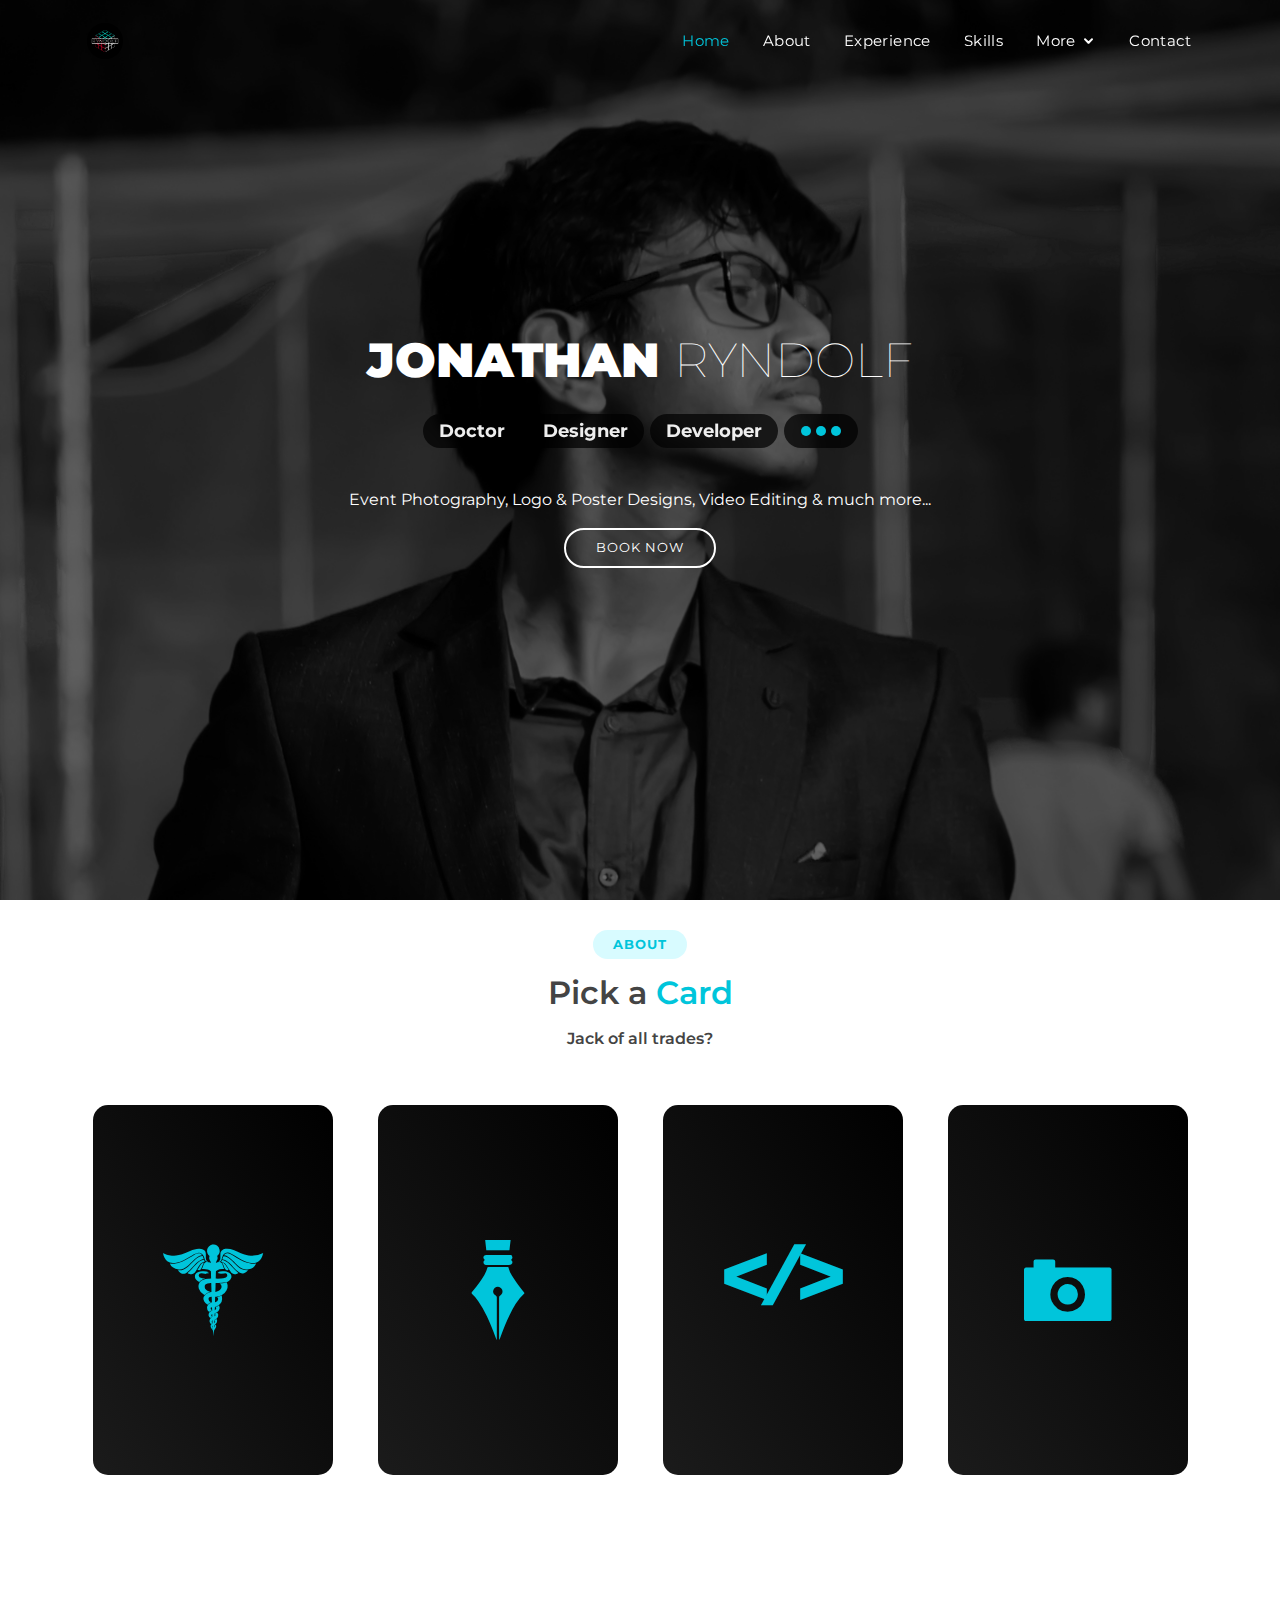
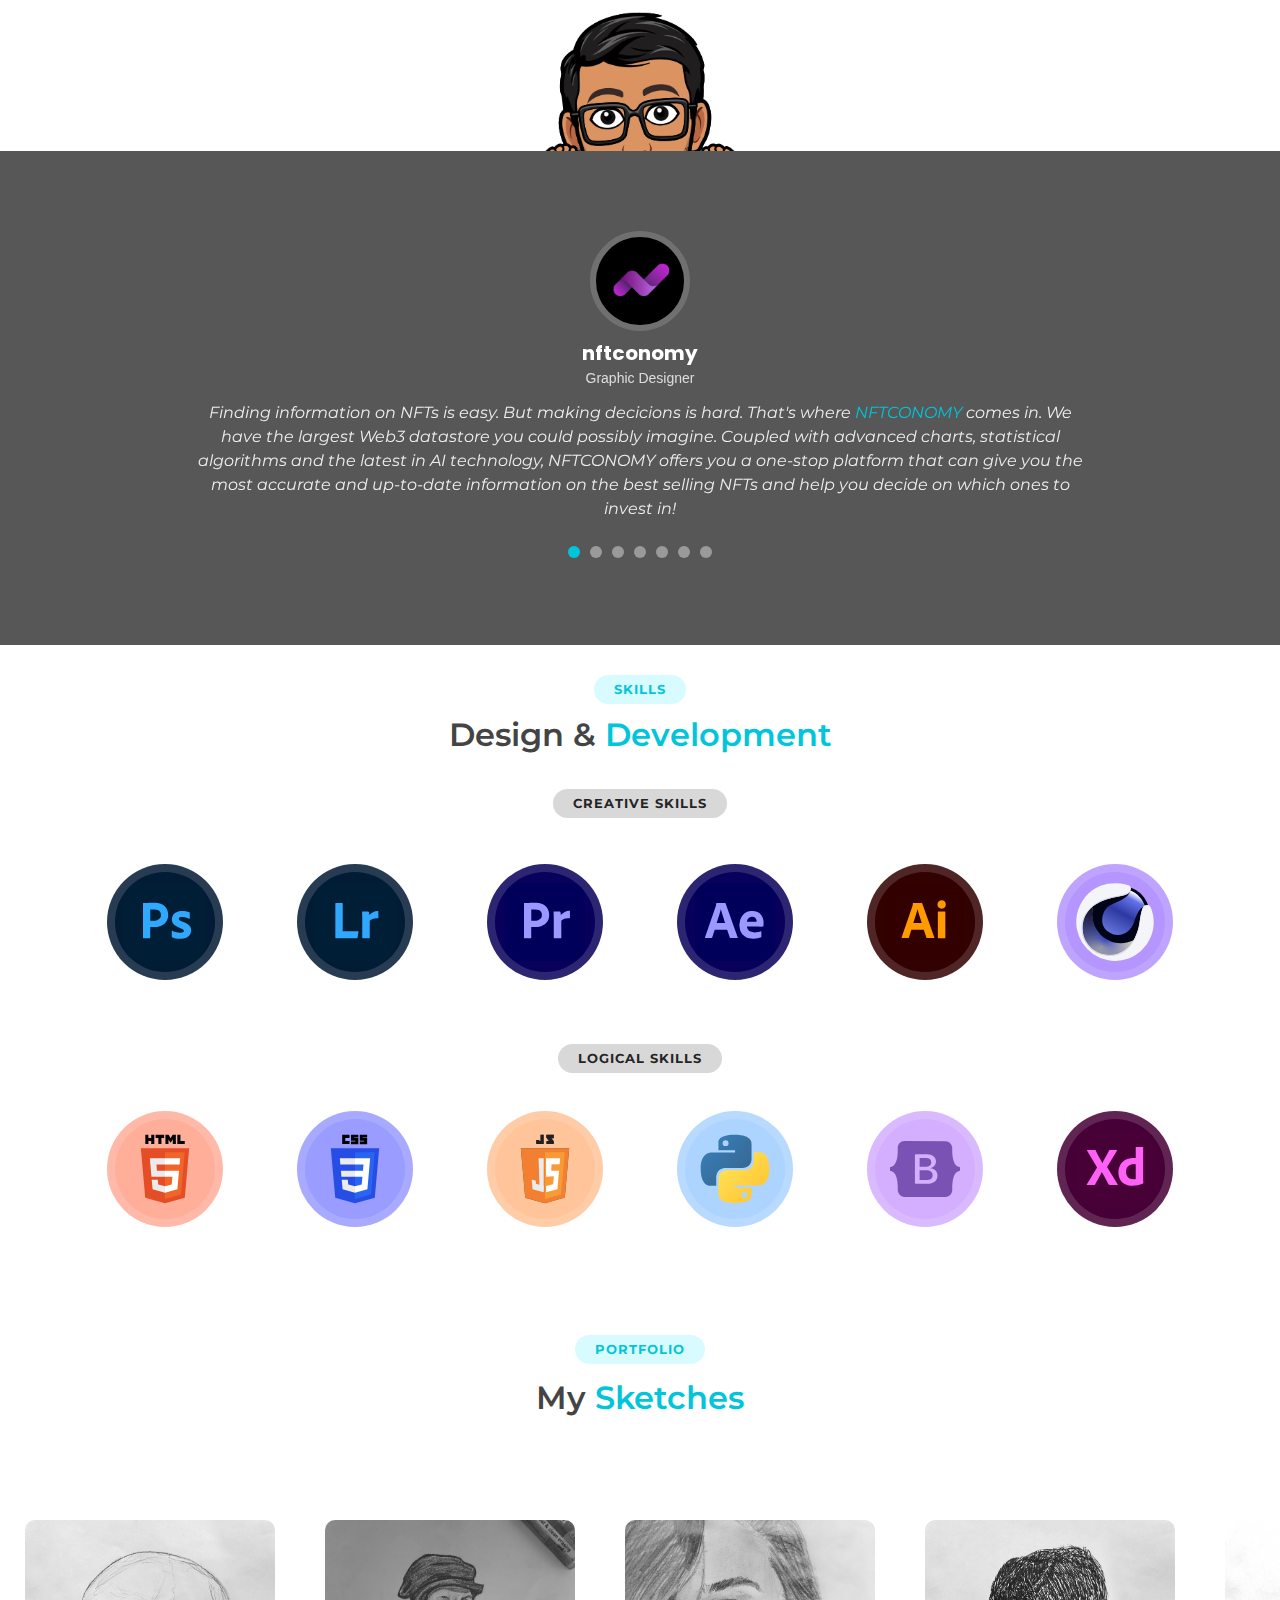
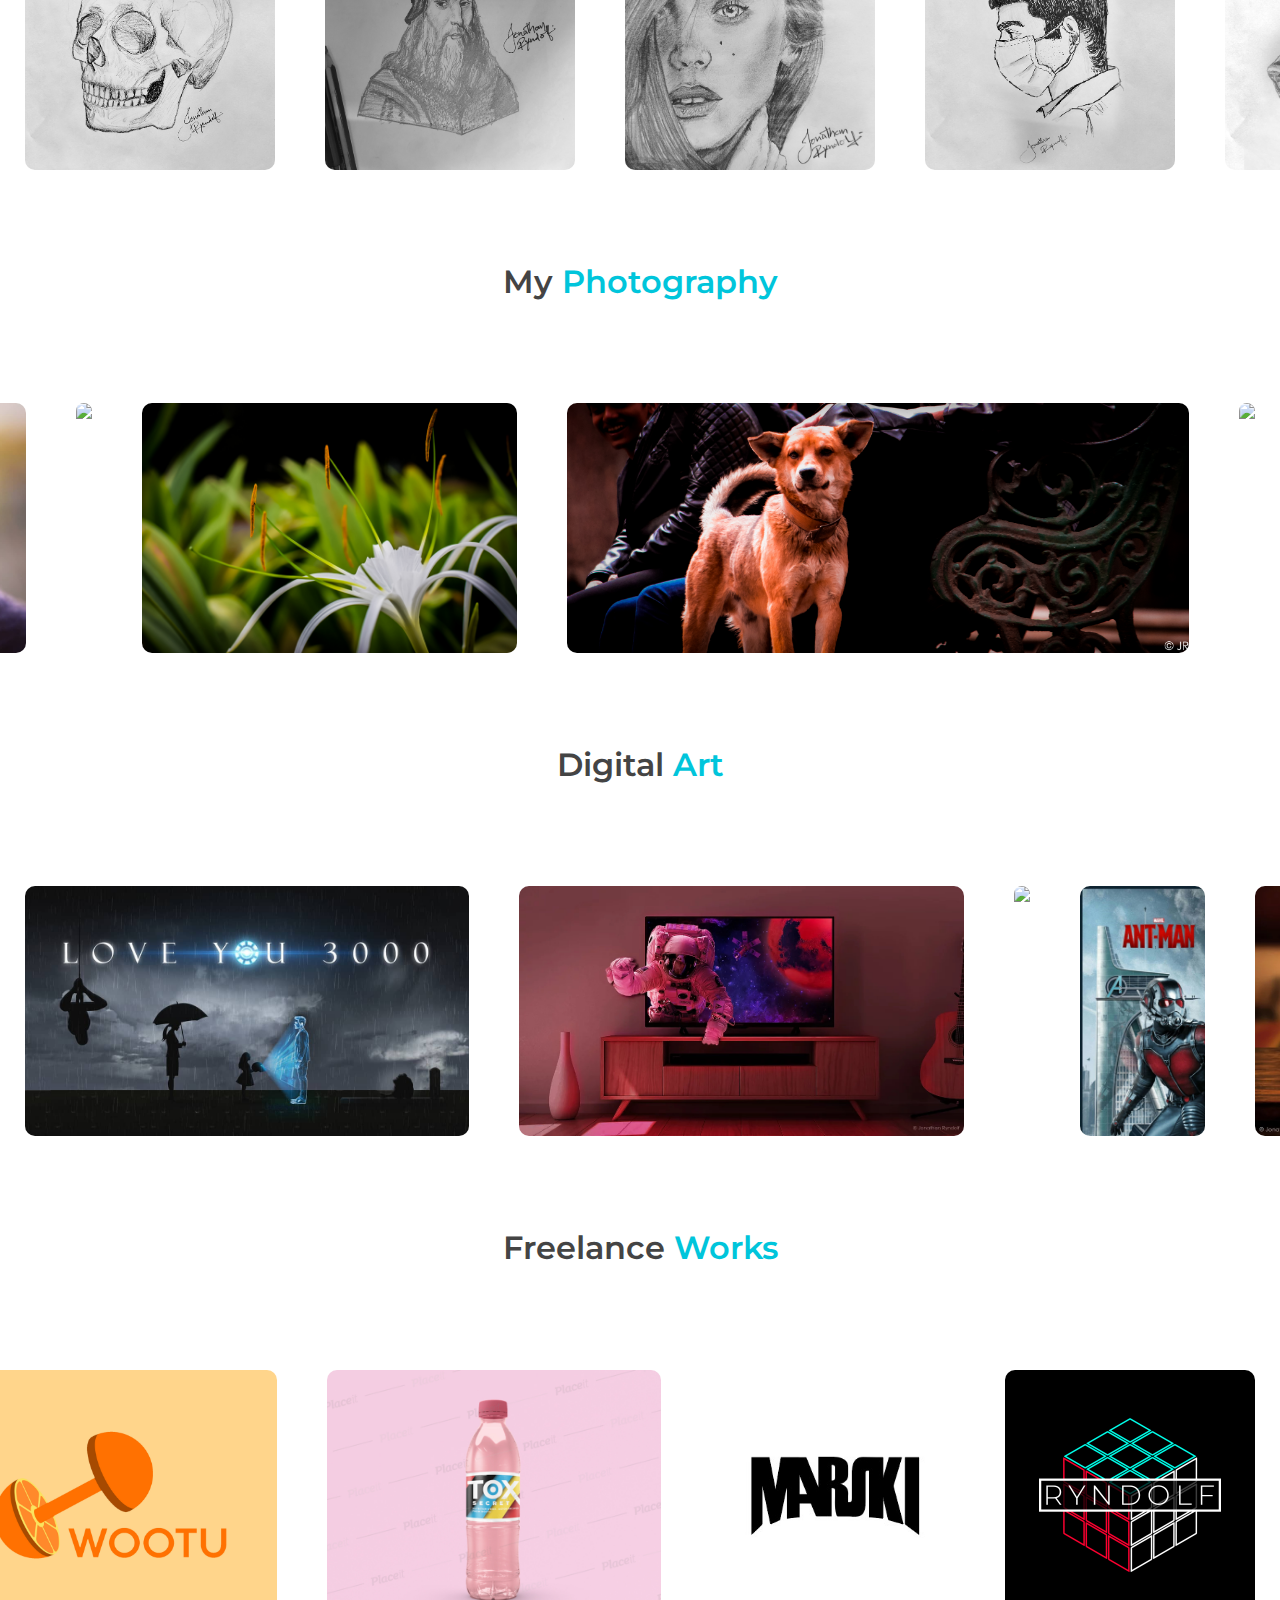
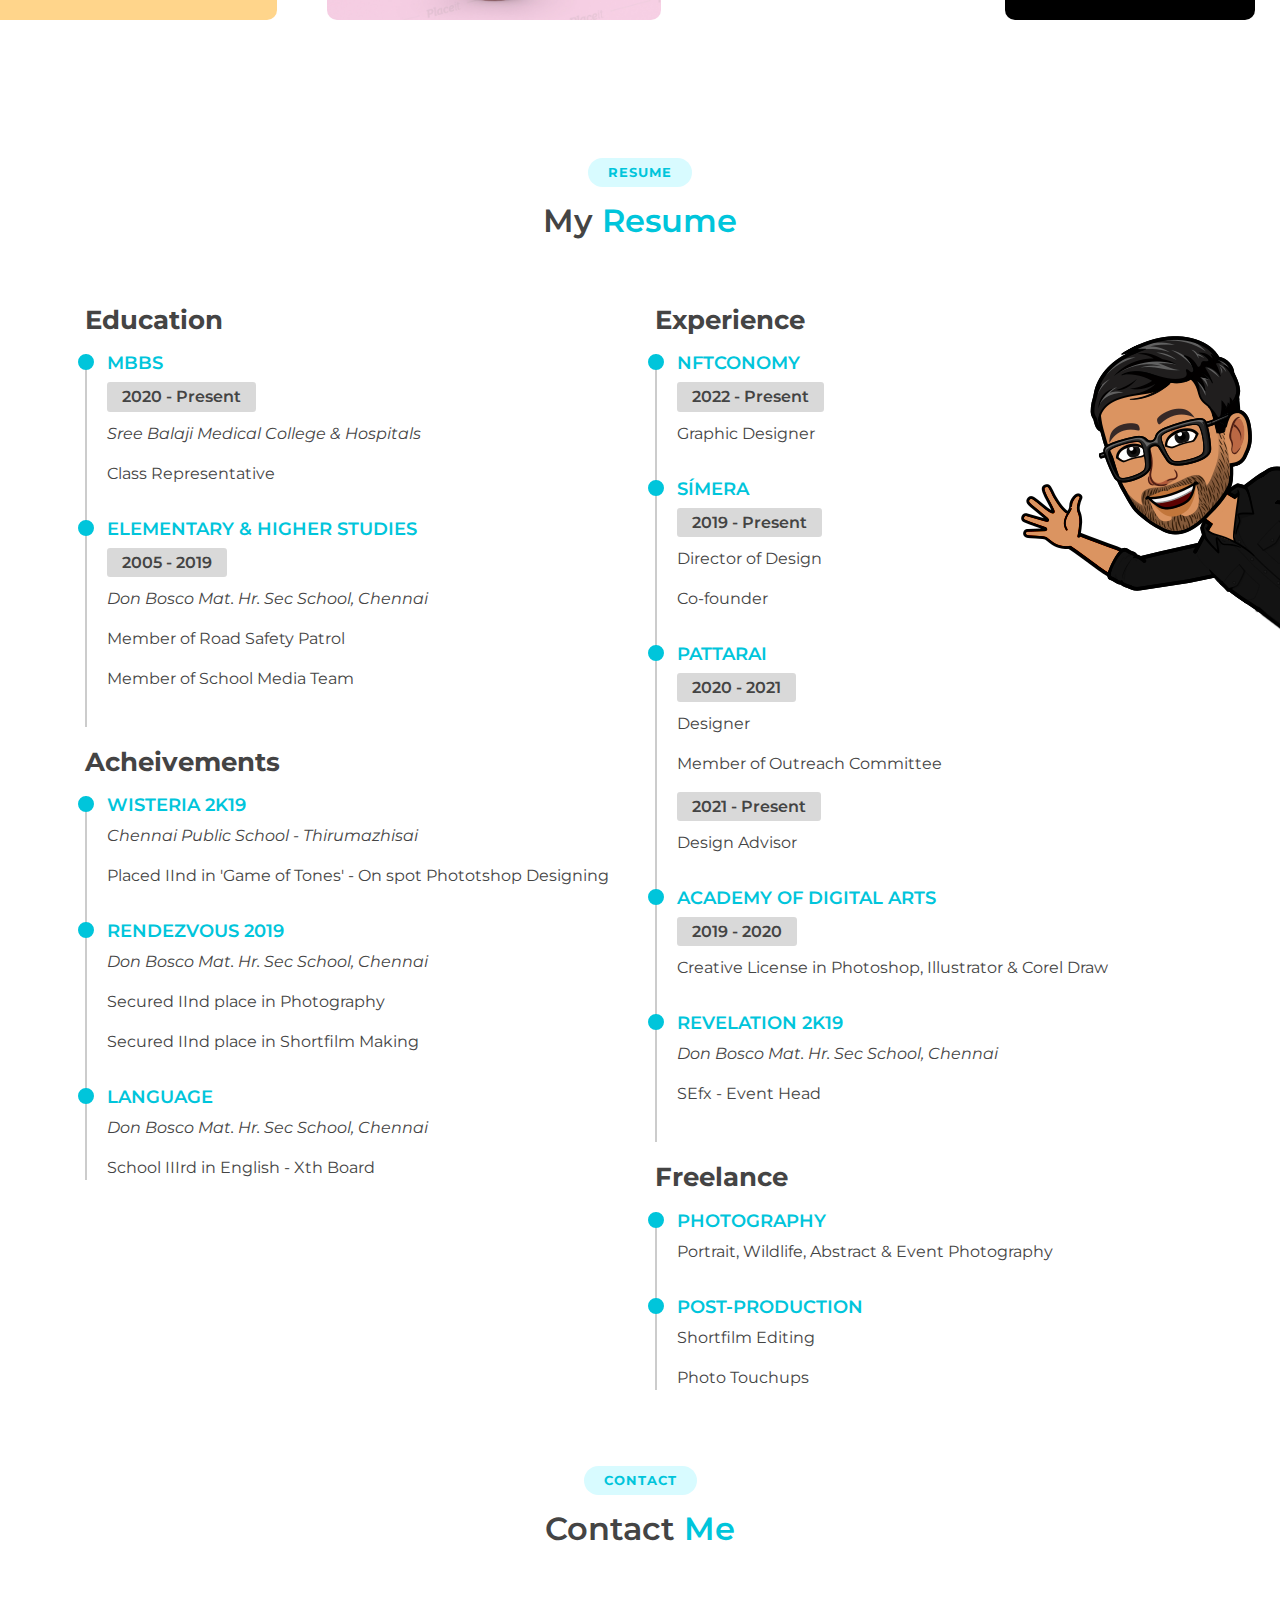
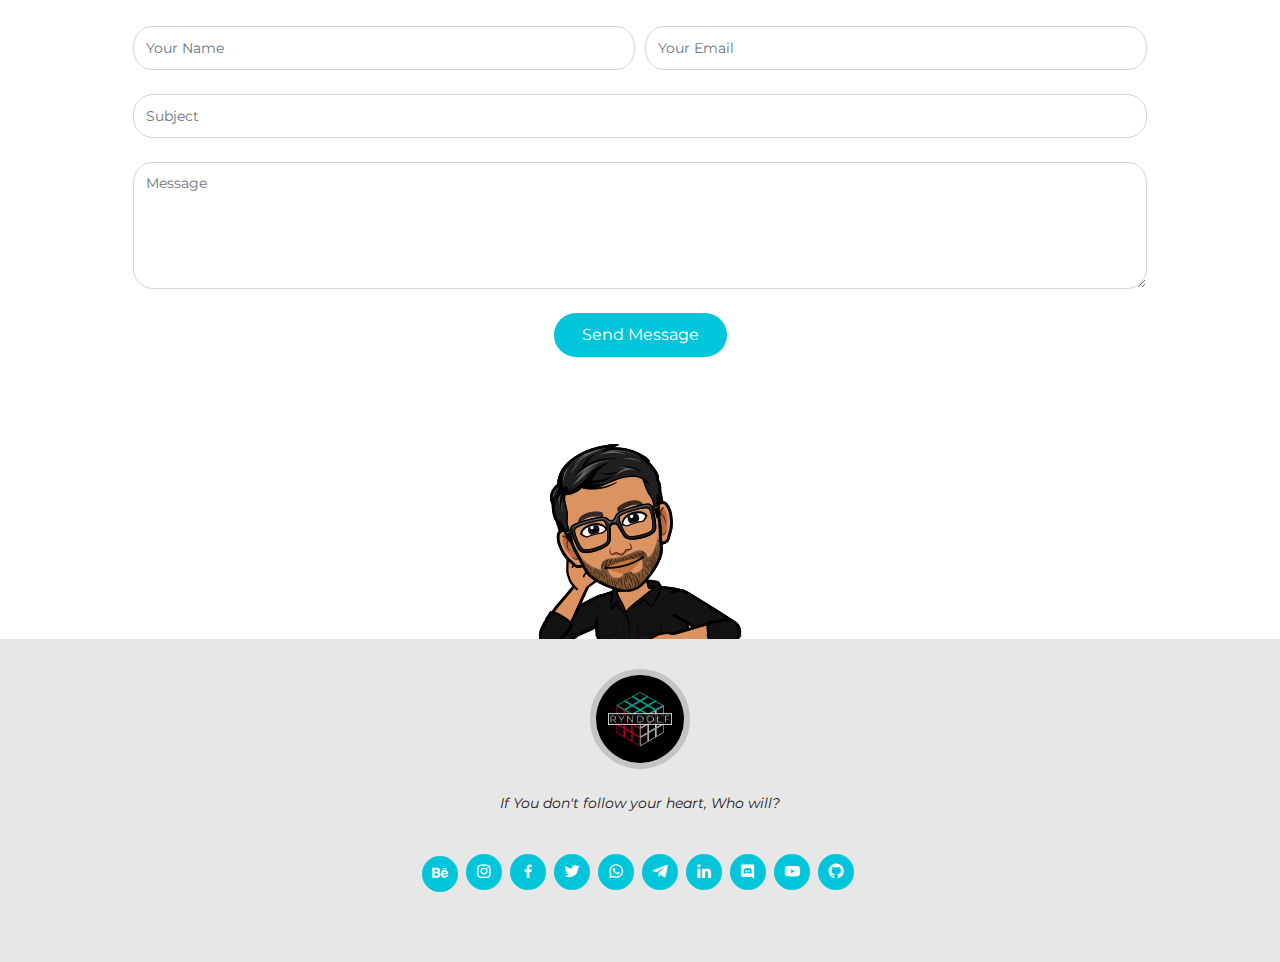
==== commit 12eebae9: "portfolio done" ====
--- a/index.html
+++ b/index.html
@@ -329,7 +329,7 @@
 
               My schooling period was when my interest in media bloomed.
               I got to do a lot more than study there, through so many competetive cultural events. 
-              Don Bosco School stands for the integral development of the student – to help develop the student’s spirit, mind and body.
+              <a href="https://dbegmore.com/" target="blank">Don Bosco School</a> stands for the integral development of the student – to help develop the student’s spirit, mind and body.
 
             </p>
           </div>
@@ -491,117 +491,125 @@
         <section id="portfolio" class="portfolio">
             <div class="section-title">
               <h2>Portfolio</h2>
-              <h3>My <span>Works</span></h3>
+              <h3>My <span>Sketches</span></h3>
             </div>
             
+            <div class="space">
+              <div class="platforms bnw">
+                <div class="slide-track">
+                    <img src="assets/img/slider-portfolio/sketches/0.jpg">
+                    <img src="assets/img/slider-portfolio/sketches/1.jpg">
+                    <img src="assets/img/slider-portfolio/sketches/2.jpg">
+                    <img src="assets/img/slider-portfolio/sketches/3.jpg">
+                    <img src="assets/img/slider-portfolio/sketches/4.jpg">
+                    <img src="assets/img/slider-portfolio/sketches/5.jpg">
+                    <img src="assets/img/slider-portfolio/sketches/6.jpg">
+                    <img src="assets/img/slider-portfolio/sketches/7.jpg">
+                    <img src="assets/img/slider-portfolio/sketches/8.jpg">
+                    <img src="assets/img/slider-portfolio/sketches/9.jpg">
+                    <img src="assets/img/slider-portfolio/sketches/10.jpg">
+                    <img src="assets/img/slider-portfolio/sketches/0.jpg">
+                    <img src="assets/img/slider-portfolio/sketches/1.jpg">
+                    <img src="assets/img/slider-portfolio/sketches/2.jpg">
+                    <img src="assets/img/slider-portfolio/sketches/3.jpg">
+                </div>
+              </div>
+            </div>
+
+            <div class="section-title">
+              <h3>My <span>Photography</span></h3>
+            </div>
+
+            <div class="space">
+              <div class="platforms2">
+                <div class="slide-track2">
+                    <img src="assets/img/slider-portfolio/photography/bird.jpg">
+                    <img src="assets/img/slider-portfolio/photography/dog2.jpg">
+                    <img src="assets/img/slider-portfolio/photography/flower1.jpg">
+                    <img src="assets/img/slider-portfolio/photography/cat1.jpg">
+                    <img src="assets/img/slider-portfolio/photography/fly.jpg">
+                    <img src="assets/img/slider-portfolio/photography/branches.jpg">
+                    <img src="assets/img/slider-portfolio/photography/6.jpg">
+                    <img src="assets/img/slider-portfolio/photography/dragonfly.jpg">
+                    <img src="assets/img/slider-portfolio/photography/boat.jpg">
+                    <img src="assets/img/slider-portfolio/photography/cat2.jpg">
+                    <img src="assets/img/slider-portfolio/photography/water.jpg">
+                    <img src="assets/img/slider-portfolio/photography/goldenbranches.jpg">
+                    <img src="assets/img/slider-portfolio/photography/dogs.jpg">
+                    <img src="assets/img/slider-portfolio/photography/insect.jpg">
+                    <img src="assets/img/slider-portfolio/photography/hills.jpg">
+                    <img src="assets/img/slider-portfolio/photography/lizard.jpg">
+                    <img src="assets/img/slider-portfolio/photography/mushrooms.jpg">
+                    <img src="assets/img/slider-portfolio/photography/shells.jpg">
+                    <img src="assets/img/slider-portfolio/photography/strings.jpg">
+                    <img src="assets/img/slider-portfolio/photography/tree.jpg">
+                </div>
+              </div>
+            </div>
+
+            <div class="section-title">
+              <h3>Digital <span>Art</span></h3>
+            </div>
 
             <div class="space">
               <div class="platforms">
                 <div class="slide-track">
-                  <a class="taphover" id="top" href="https://www.phinge.com/phriendle.html" alt="Phriendle">
-                    <img src="https://www.weebly.com/editor/uploads/1/2/6/0/126018873/custom_themes/914341087787011171/files/images/arches-national-park-patch.png">
-                    <h2>Arches</h2>
-                  </a>
-                  <a class="taphover" id="middle" href="https://www.phinge.com/piccial.html" alt="Piccial">
-                    <img src="https://www.weebly.com/editor/uploads/1/2/6/0/126018873/custom_themes/914341087787011171/files/images/biscayne-national-park-patch.png">
-                    <h2>Biscayne</h2>
-                  </a>
-                  <a class="taphover" id="top" href="https://www.phinge.com/textcial.html" alt="Textcial">
-                    <img src="https://www.weebly.com/editor/uploads/1/2/6/0/126018873/custom_themes/914341087787011171/files/images/carlsbad-caverns-national-park-design.png">
-                    <h2>Carlsbad Caverns</h2>
-                  </a>
-                  <a class="taphover" id="bottom" href="https://www.phinge.com/phaveit.html" alt="Phaveit">
-                    <img src="https://www.weebly.com/editor/uploads/1/2/6/0/126018873/custom_themes/914341087787011171/files/images/denali-national-park-design.png">
-                    <h2>Denali</h2>
-                  </a>
-                  <a class="taphover" id="middle" href="https://www.phinge.com/connectcial.html" alt="Connectcial">
-                    <img src="https://www.weebly.com/editor/uploads/1/2/6/0/126018873/custom_themes/914341087787011171/files/images/yosemite-national-park-half-dome-patch.png">
-                    <h2>Dry Tortugas</h2>
-                  </a>
-                  <a class="taphover" id="top" href="https://www.phinge.com/steyelhtml" alt="Steyel">
-                    <img src="https://www.weebly.com/editor/uploads/1/2/6/0/126018873/custom_themes/914341087787011171/files/images/yosemite-national-park-half-dome-patch.png">
-                    <h2>Everglades</h2>
-                  </a>
-                  <a class="taphover" id="middle" href="https://www.phinge.com/phreetime.html" alt="Phreetime">
-                    <img src="https://www.weebly.com/editor/uploads/1/2/6/0/126018873/custom_themes/914341087787011171/files/images/yosemite-national-park-half-dome-patch.png">
-                    <h2>Glacier</h2>
-                  </a>
-                  <a class="taphover" id="bottom" href="https://www.phinge.com/noteiphy.html" alt="Noteiphy">
-                    <img src="https://www.weebly.com/editor/uploads/1/1/8/4/118407766/custom_themes/170592326218648048/files/images/noteiphy-icon-white.png">
-                          <h2>Noteiphy</h2>
-                  </a>
-                  <a class="taphover" id="top" href="https://www.phinge.com/phindnow.html" alt="Phindnow">
-                    <img src="https://www.weebly.com/editor/uploads/1/1/8/4/118407766/custom_themes/170592326218648048/files/images/phindnow-icon-white.png">
-                          <h2>Phindnow</h2>
-                  </a>
-                  <a class="taphover" id="bottom" href="https://www.phinge.com/phinances.html" alt="Phinances">
-                    <img src="https://www.weebly.com/editor/uploads/1/1/8/4/118407766/custom_themes/170592326218648048/files/images/phinances-icon-white.png">
-                          <h2>Phincances</h2>
-                  </a>
-                  <a class="taphover" id="middle" href="https://www.phinge.com/phlanet.html" alt="Phlanet">
-                    <img src="https://www.weebly.com/editor/uploads/1/1/8/4/118407766/custom_themes/170592326218648048/files/images/phlanet-icon-white.png">
-                          <h2>Phlanet</h2>
-                  </a>
-                  <a class="taphover" id="bottom" href="https://www.phinge.com/phreeviews.html" alt="Phreeviews">
-                    <img src="https://www.weebly.com/editor/uploads/1/1/8/4/118407766/custom_themes/170592326218648048/files/images/phreeviews-icon-white.png">
-                          <h2>Phreeviews</h2>
-                  </a>
-                  <a class="taphover" id="middle" href="https://www.phinge.com/pinge-giiving.html" alt="Phinge Giving">
-                    <img src="https://www.weebly.com/editor/uploads/1/1/8/4/118407766/custom_themes/170592326218648048/files/images/phinge-giving-icon-white.png">
-                          <h2>Phinge<br> Giving</h2>
-                  </a>
-                      <a class="taphover" id="top" href="https://www.phinge.com/phriendle.html" alt="Phriendle">
-                    <img src="https://www.weebly.com/editor/uploads/1/2/6/0/126018873/custom_themes/914341087787011171/files/images/yosemite-national-park-half-dome-patch.png">
-                    <h2>Yosemite</h2>
-                  </a>
-                  <a class="taphover" id="middle" href="https://www.phinge.com/piccial.html" alt="Piccial">
-                    <img src="https://www.weebly.com/editor/uploads/1/1/8/4/118407766/custom_themes/170592326218648048/files/images/piccial-icon-white.png">
-                          <h2>Piccial</h2>
-                  </a>
-                  <a class="taphover" id="top" href="https://www.phinge.com/textcial.html" alt="Textcial">
-                    <img src="https://www.weebly.com/editor/uploads/1/1/8/4/118407766/custom_themes/170592326218648048/files/images/textcial-icon-white.png">
-                          <h2>Textcial</h2>
-                  </a>
-                  <a class="taphover" id="bottom" href="https://www.phinge.com/phaveit.html" alt="Phaveit">
-                    <img src="https://www.weebly.com/editor/uploads/1/1/8/4/118407766/custom_themes/170592326218648048/files/images/phaveit-icon-white.png">
-                          <h2>Phaveit</h2>
-                  </a>
-                  <a class="taphover" id="middle" href="https://www.phinge.com/connectcial.html" alt="Connectcial">
-                    <img src="https://www.weebly.com/editor/uploads/1/1/8/4/118407766/custom_themes/170592326218648048/files/images/connectial-icon-white.png" id="6">
-                          <h2>Connectcial</h2>
-                  </a>
-                  <a class="taphover" id="top" href="https://www.phinge.com/steyelhtml" alt="Steyel">
-                    <img src="https://www.weebly.com/editor/uploads/1/1/8/4/118407766/custom_themes/170592326218648048/files/images/steyel-icon-white.png" id="7">
-                          <h2>Steyel</h2>
-                  </a>
-                  <a class="taphover" id="middle" href="https://www.phinge.com/phreetime.html" alt="Phreetime">
-                    <img src="https://www.weebly.com/editor/uploads/1/1/8/4/118407766/custom_themes/170592326218648048/files/images/phreetime-icon-white.png">
-                          <h2>PhreeTime</h2>
-                  </a>
-                  <a class="taphover" id="bottom" href="https://www.phinge.com/noteiphy.html" alt="Noteiphy">
-                    <img src="https://www.weebly.com/editor/uploads/1/1/8/4/118407766/custom_themes/170592326218648048/files/images/noteiphy-icon-white.png">
-                          <h2>Noteiphy</h2>
-                  </a>
-                  <a class="taphover" id="top" href="https://www.phinge.com/phindnow.html" alt="Phindnow">
-                    <img src="https://www.weebly.com/editor/uploads/1/1/8/4/118407766/custom_themes/170592326218648048/files/images/phindnow-icon-white.png">
-                          <h2>Phindnow</h2>
-                  </a>
-                  <a class="taphover" id="bottom" href="https://www.phinge.com/phinances.html" alt="Phinances">
-                    <img src="https://www.weebly.com/editor/uploads/1/1/8/4/118407766/custom_themes/170592326218648048/files/images/phinances-icon-white.png">
-                          <h2>Phincances</h2>
-                  </a>
-                  <a class="taphover" id="middle" href="https://www.phinge.com/phlanet.html" alt="Phlanet">
-                    <img src="https://www.weebly.com/editor/uploads/1/1/8/4/118407766/custom_themes/170592326218648048/files/images/phlanet-icon-white.png">
-                          <h2>Phlanet</h2>
-                  </a>
-                  <a class="taphover" id="bottom" href="https://www.phinge.com/phreeviews.html" alt="Phreeviews">
-                    <img src="https://www.weebly.com/editor/uploads/1/1/8/4/118407766/custom_themes/170592326218648048/files/images/phreeviews-icon-white.png">
-                          <h2>Phreeviews</h2>
-                  </a>
-                  <a class="taphover" id="middle" href="https://www.phinge.com/pinge-giiving.html" alt="Phinge Giving">
-                    <img src="https://www.weebly.com/editor/uploads/1/1/8/4/118407766/custom_themes/170592326218648048/files/images/phinge-giving-icon-white.png">
-                          <h2>Phinge<br> Giving</h2>
-                  </a>
+                    <img src="assets/img/slider-portfolio/digital-art/3000.jpg">
+                    <img src="assets/img/slider-portfolio/digital-art/astronaut.jpg">
+                    <img src="assets/img/slider-portfolio/digital-art/2.jpg">
+                    <img src="assets/img/slider-portfolio/digital-art/antman.jpg">
+                    <img src="assets/img/slider-portfolio/digital-art/boat.jpg">
+                    <img src="assets/img/slider-portfolio/digital-art/breakingbad.jpg">
+                    <img src="assets/img/slider-portfolio/digital-art/stark.jpg">
+                    <img src="assets/img/slider-portfolio/digital-art/cap.jpg">
+                    <img src="assets/img/slider-portfolio/digital-art/dog1.jpg">
+                    <img src="assets/img/slider-portfolio/digital-art/ironman.jpg">
+                    <img src="assets/img/slider-portfolio/digital-art/endgame.jpg">
+                    <img src="assets/img/slider-portfolio/digital-art/dog2.jpg">
+                    <img src="assets/img/slider-portfolio/digital-art/mom.jpg">
+                    <img src="assets/img/slider-portfolio/digital-art/elephant.jpg">
+                    <img src="assets/img/slider-portfolio/digital-art/phone.jpg">
+                    <img src="assets/img/slider-portfolio/digital-art/polaroids.jpg">
+                    <img src="assets/img/slider-portfolio/digital-art/spidey.jpg">
+                    <img src="assets/img/slider-portfolio/digital-art/st.jpg">
+                    <img src="assets/img/slider-portfolio/digital-art/starwars.jpg">
+                    <img src="assets/img/slider-portfolio/digital-art/time.jpg">
+                    <img src="assets/img/slider-portfolio/digital-art/track.jpg">
+                    <img src="assets/img/slider-portfolio/digital-art/underwater.jpg">
+                    <img src="assets/img/slider-portfolio/digital-art/life.jpg">
+                </div>
+              </div>
+            </div>
+
+            <div class="section-title">
+              <h3>Freelance <span>Works</span></h3>
+            </div>
+
+            <div class="space">
+              <div class="platforms2">
+                <div class="slide-track2">
+                    <img src="assets/img/slider-portfolio/freelance/logo.jpg">
+                    <img src="assets/img/slider-portfolio/freelance/marski.jpg">
+                    <img src="assets/img/slider-portfolio/freelance/tox.jpg">
+                    <img src="assets/img/slider-portfolio/freelance/wootu.jpg">
+                    <img src="assets/img/slider-portfolio/freelance/lo.jpg">
+                    <img src="assets/img/slider-portfolio/freelance/fox.jpg">
+                    <img src="assets/img/slider-portfolio/freelance/superset.jpg">
+                    <img src="assets/img/slider-portfolio/freelance/midas.jpg">
+                    <img src="assets/img/slider-portfolio/freelance/whip.jpg">
+                    <img src="assets/img/slider-portfolio/freelance/quad.jpg">
+                    <img src="assets/img/slider-portfolio/freelance/riverdale.jpg">
+                    <img src="assets/img/slider-portfolio/freelance/meerkat.jpg">
+                    <img src="assets/img/slider-portfolio/freelance/limitless.jpg">
+                    <img src="assets/img/slider-portfolio/freelance/kobras.jpg">
+                    <img src="assets/img/slider-portfolio/freelance/invite.jpg">
+                    <img src="assets/img/slider-portfolio/freelance/horse.png">
+                    <img src="assets/img/slider-portfolio/freelance/gains.png">
+                    <img src="assets/img/slider-portfolio/freelance/ea.jpg">
+                    <img src="assets/img/slider-portfolio/freelance/dropset.jpg">
+                    <img src="assets/img/slider-portfolio/freelance/face.jpg">
+                    <img src="assets/img/slider-portfolio/freelance/dolphin.jpg">
+                    <img src="assets/img/slider-portfolio/freelance/clglogo.jpg">
                 </div>
               </div>
             </div>
--- a/assets/css/style.css
+++ b/assets/css/style.css
@@ -833,56 +833,6 @@
 }
 
 /*--------------------------------------------------------------
-# Portfolio
---------------------------------------------------------------*/
-
-/* .portfolio .dark,
-.portfolio .dark:before {
-  background-color: #ffffff;
-}
-
-.portfolio .dark {
-  position: relative;
-  display: grid;
-}
-
-.portfolio .dark:before {
-  content: "";
-  position: absolute;
-  height: 100%;
-  width: 200vw;
-  left: -100vw;
-  z-index: -1;
-} */
-
-.portfolio .row {
-  color: #ffffff;
-}
-
-.portfolio img {
-  width: 80%;
-  border-radius: 20px;
-  border-color: #ffffff;
-  border-style: solid;
-  border-width: 0px;
-  /* box-shadow: 0px 0px 20px #ffffff28; */
-}
-
-.portfolio h1 {
-  font-size: 30px;
-  font-weight: 600;
-}
-
-.portfolio h2 {
-  font-size: 15px;
-  font-weight: 600;
-}
-
-.portfolio h2 span {
-  font-weight: 100;
-}
-
-/*--------------------------------------------------------------
 # Resume
 --------------------------------------------------------------*/
 
@@ -1953,6 +1903,54 @@
   padding: 50px;
 }
 
+/*--------------------------------------------------------------
+# Portfolio
+--------------------------------------------------------------*/
+
+/* .portfolio .dark,
+.portfolio .dark:before {
+  background-color: #ffffff;
+}
+
+.portfolio .dark {
+  position: relative;
+  display: grid;
+}
+
+.portfolio .dark:before {
+  content: "";
+  position: absolute;
+  height: 100%;
+  width: 200vw;
+  left: -100vw;
+  z-index: -1;
+} */
+
+/* .portfolio .row {
+  color: #ffffff;
+} */
+
+.portfolio img {
+  height: 250px;
+  margin-right: 25px;
+  margin-left: 25px;
+  border-radius: 10px;
+}
+
+/* .portfolio h1 {
+  font-size: 30px;
+  font-weight: 600;
+}
+
+.portfolio h2 {
+  font-size: 15px;
+  font-weight: 600;
+}
+
+.portfolio h2 span {
+  font-weight: 100;
+} */
+
 .space {
   height: 400px;
 }
@@ -1968,11 +1966,33 @@
 }
 .platforms .slide-track {
   display: flex;
-  width: calc(200px * 32);
+  width: calc(100px * 32);
   top: 10%;
   position: relative;
 }
-.platforms a.taphover {
+
+.platforms2 {
+  background: transparent;
+  height: 80%;
+  margin: auto;
+  overflow: hidden;
+  position: absolute;
+  width: 100%;
+  z-index: 1;
+  direction: rtl;
+}
+.platforms2 .slide-track2 {
+  display: flex;
+  width: calc(100px * 32);
+  top: 10%;
+  position: relative;
+}
+
+.bnw {
+  filter: grayscale(1);
+}
+
+/* .platforms a.taphover {
   height: 100%;
   width: 200px;
   transition: all .5s ease;
@@ -2014,7 +2034,7 @@
 }
 #top:hover h2, #middle:hover h2, #bottom:hover h2 {
   opacity: 1;
-}
+} */
 
 /* Responsive */
 
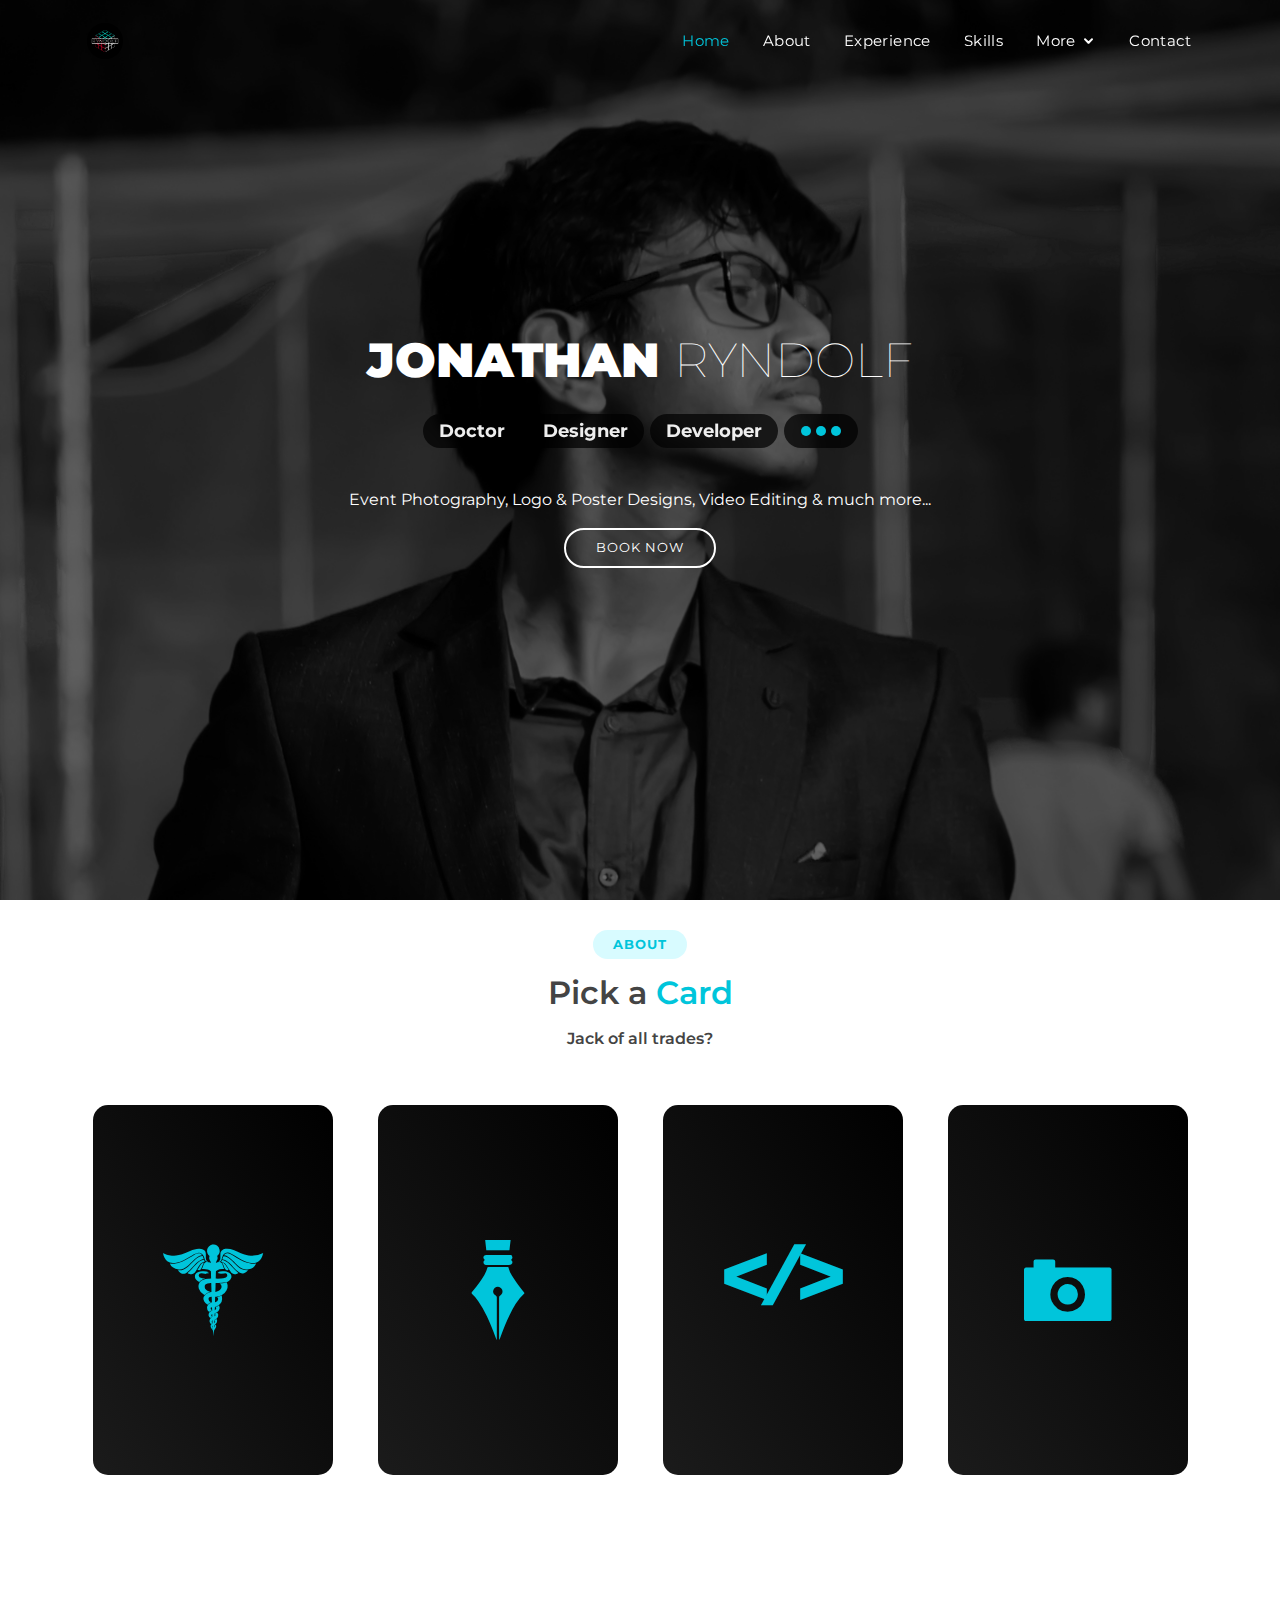
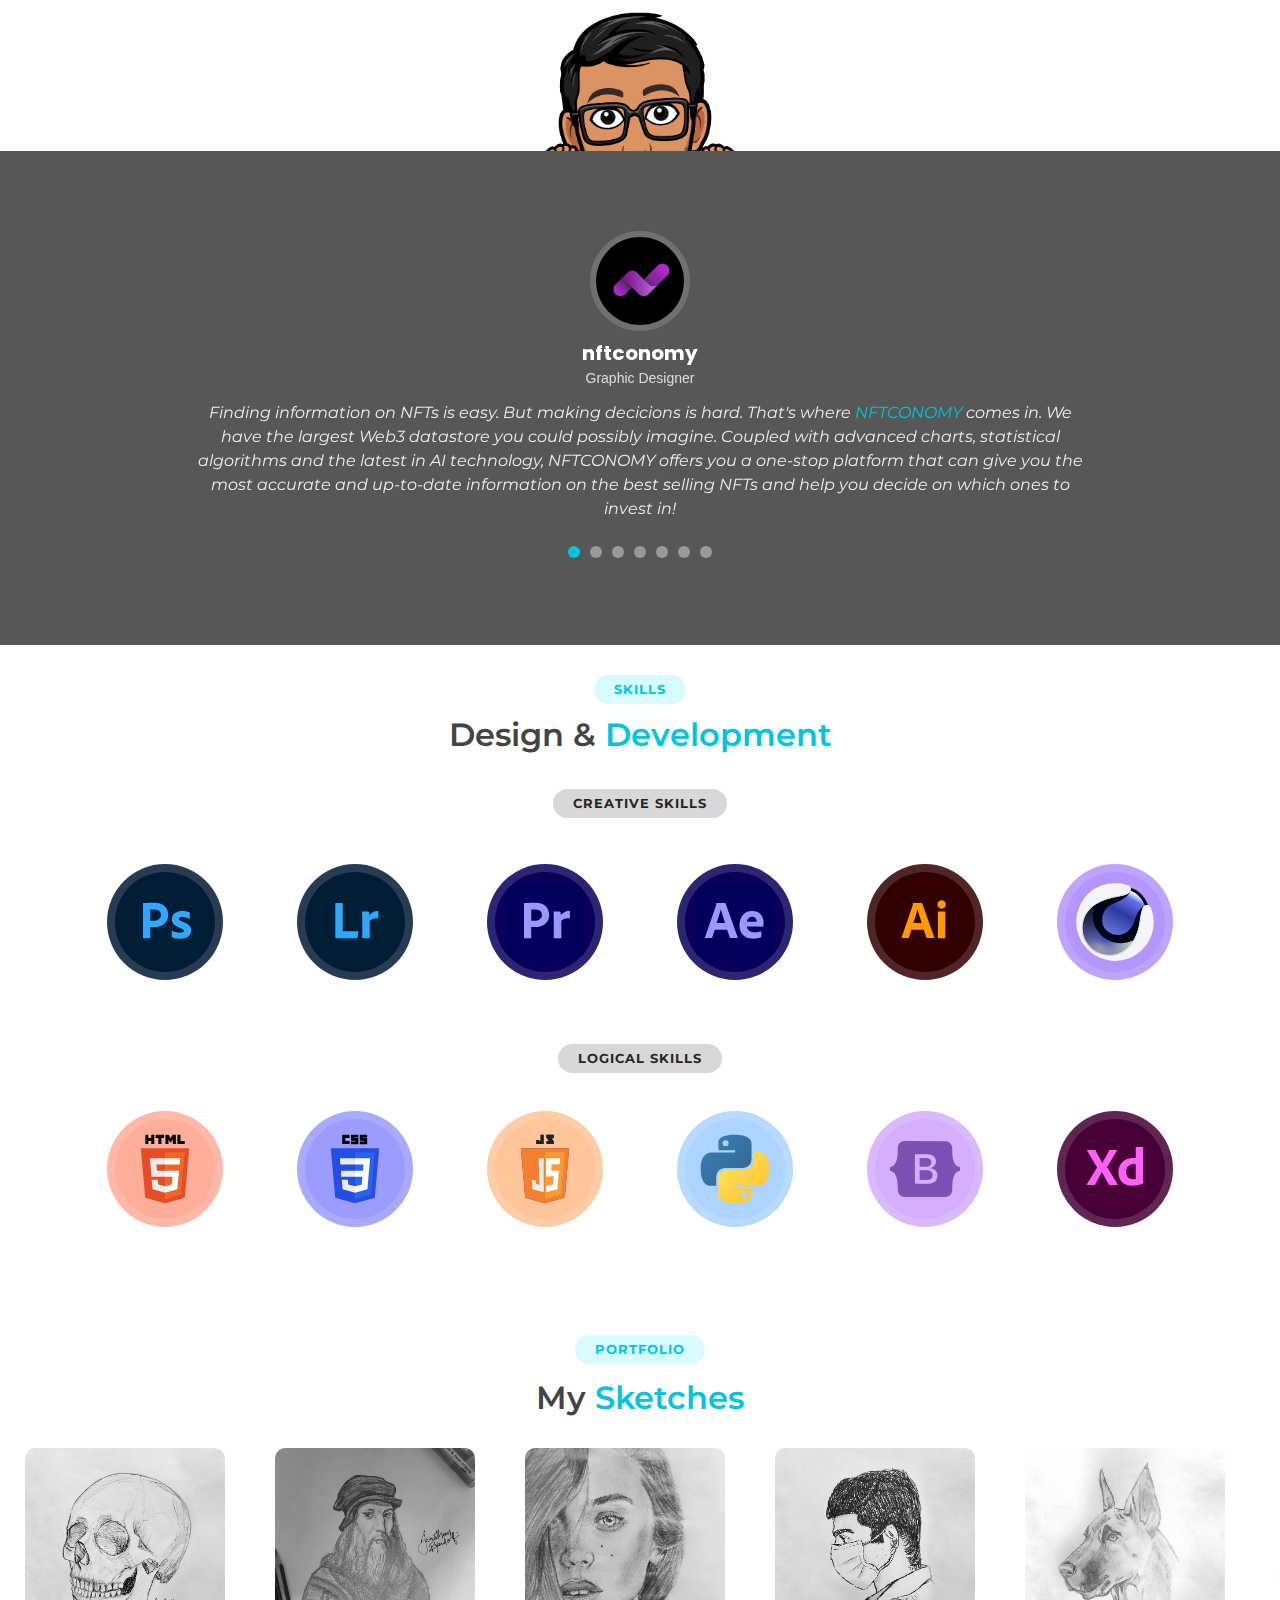
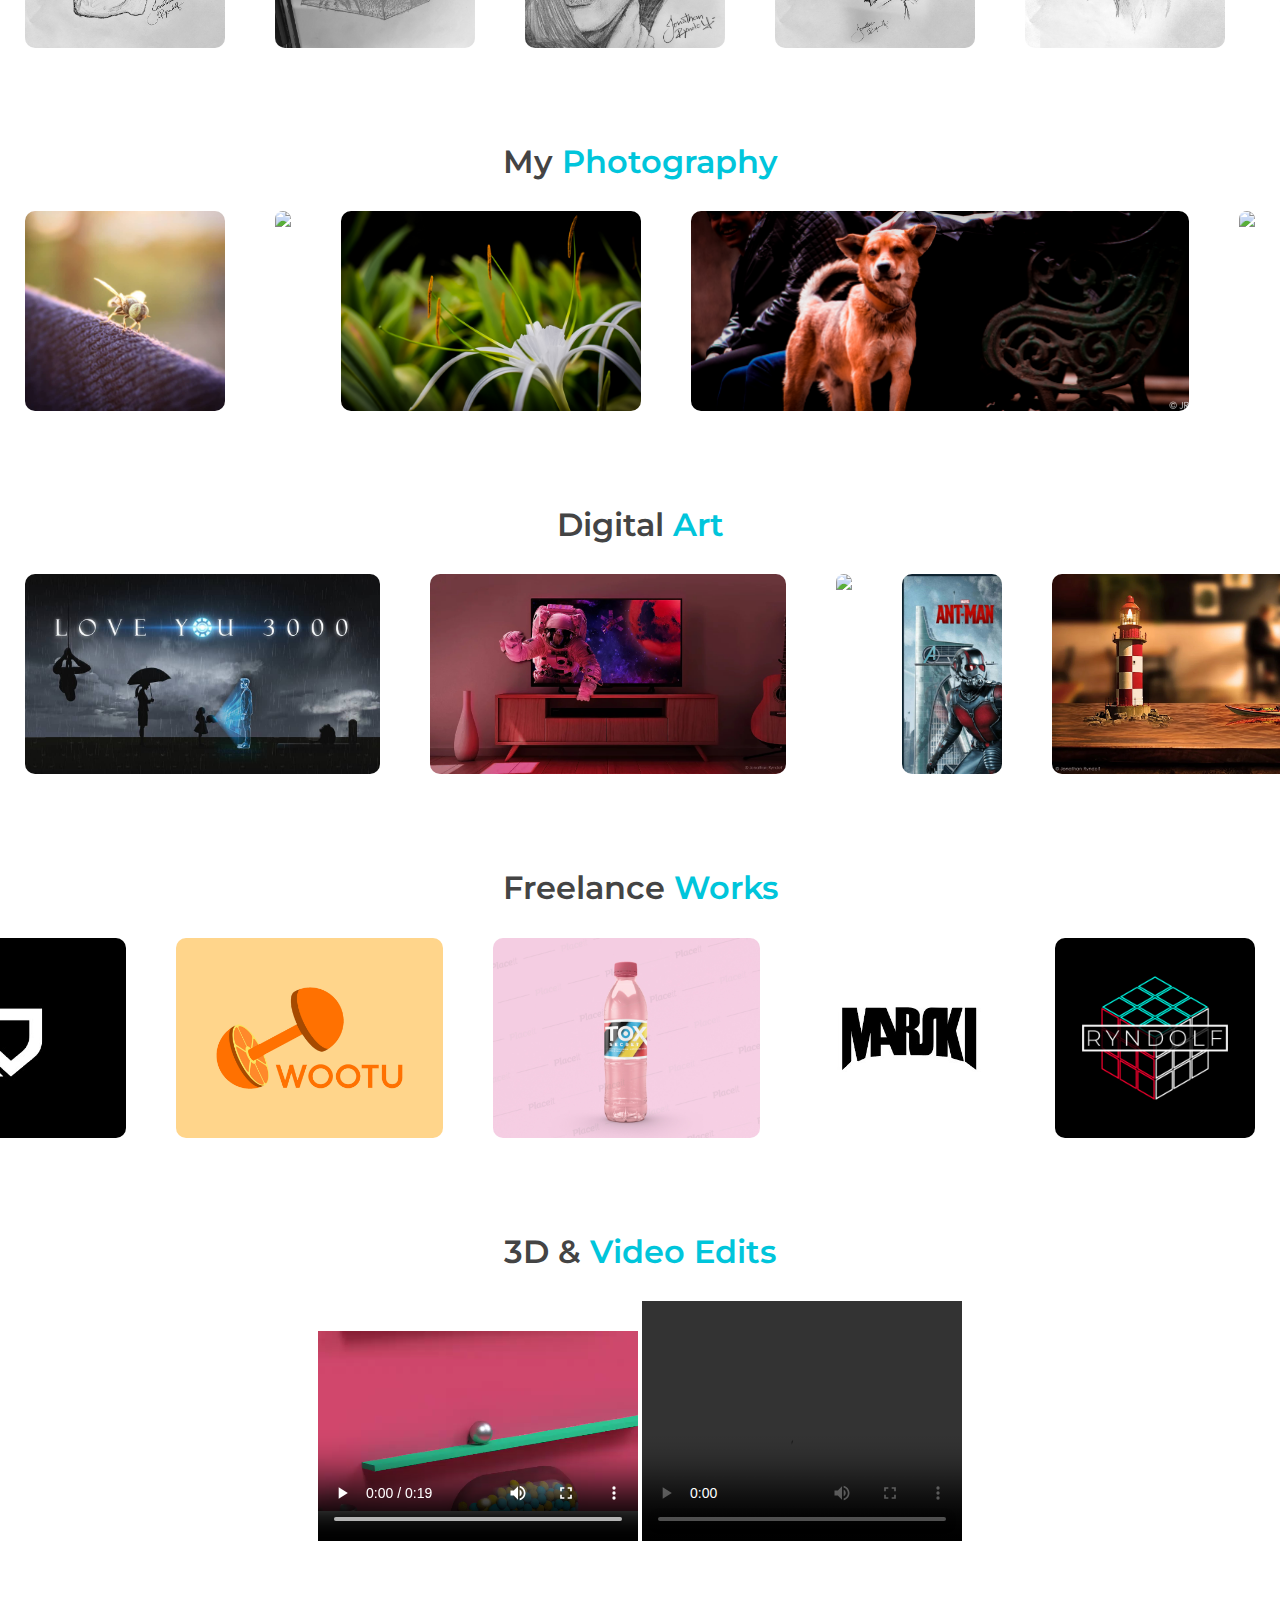
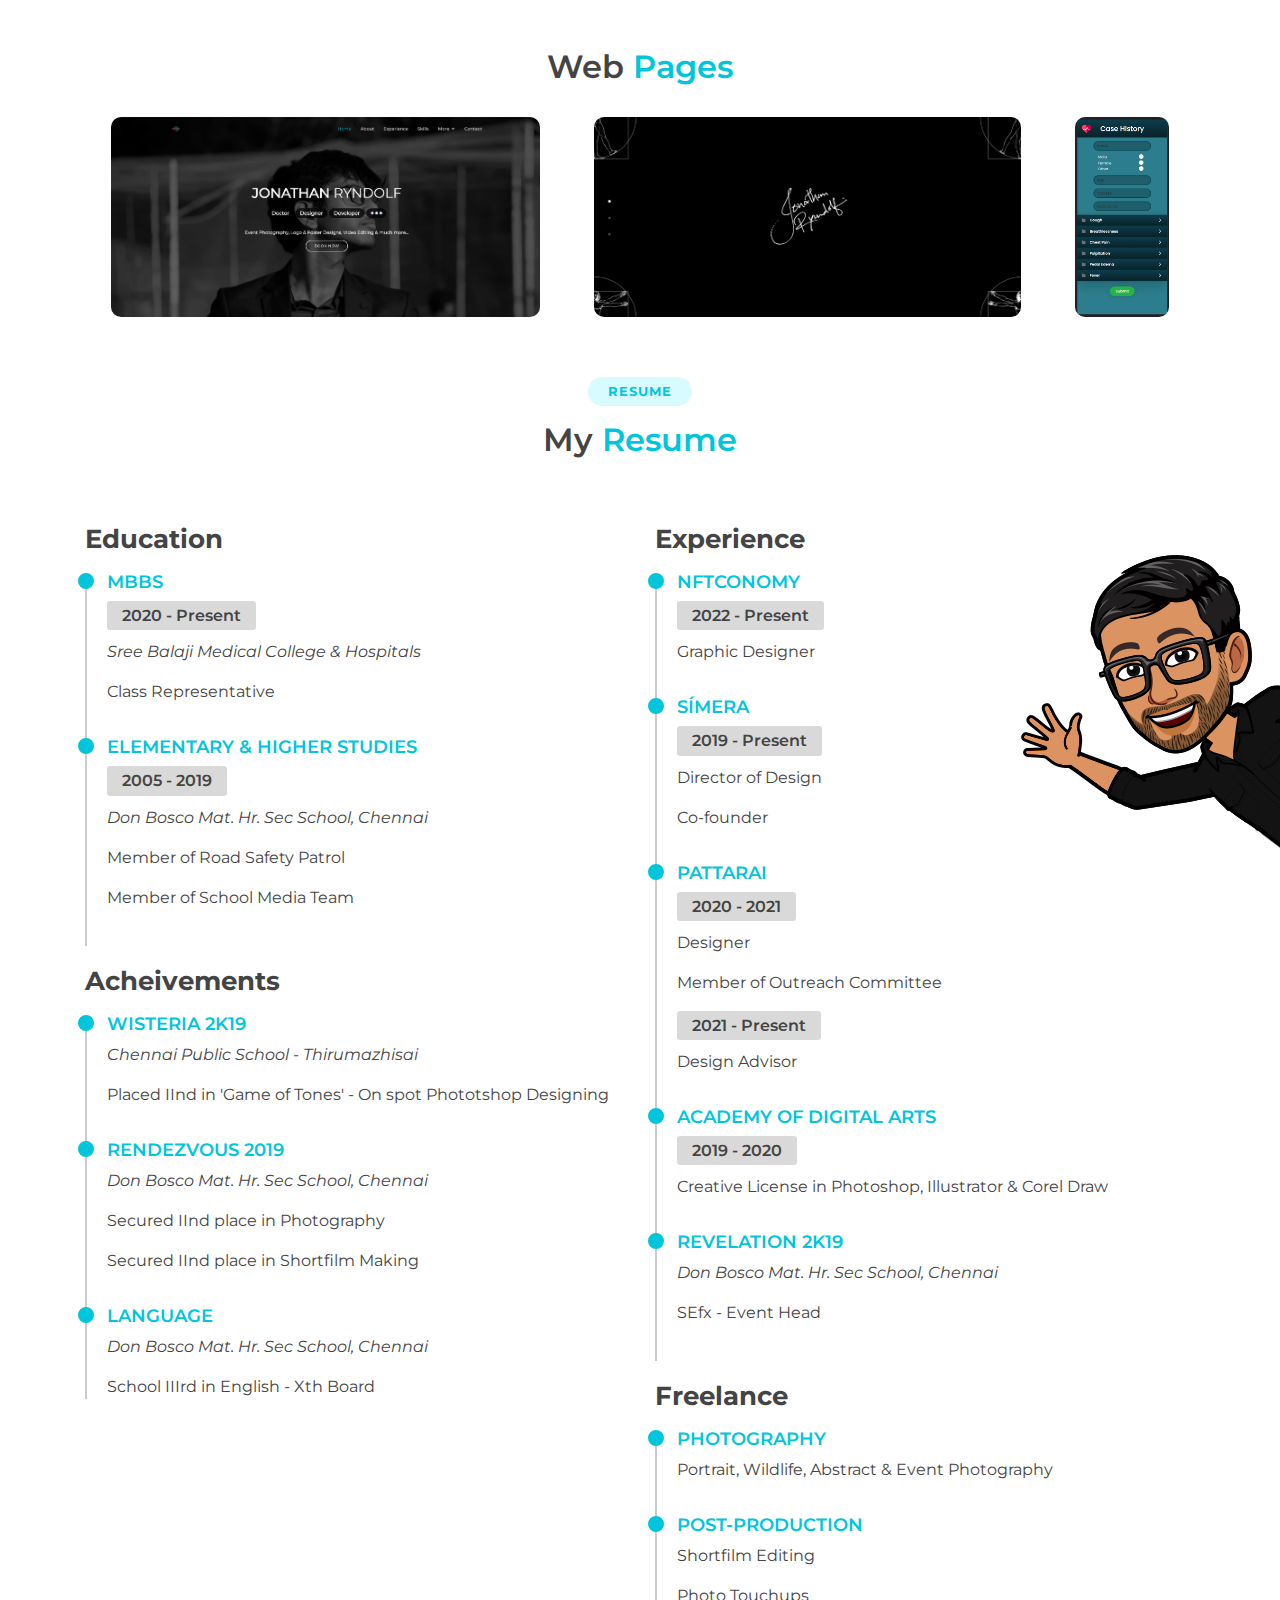
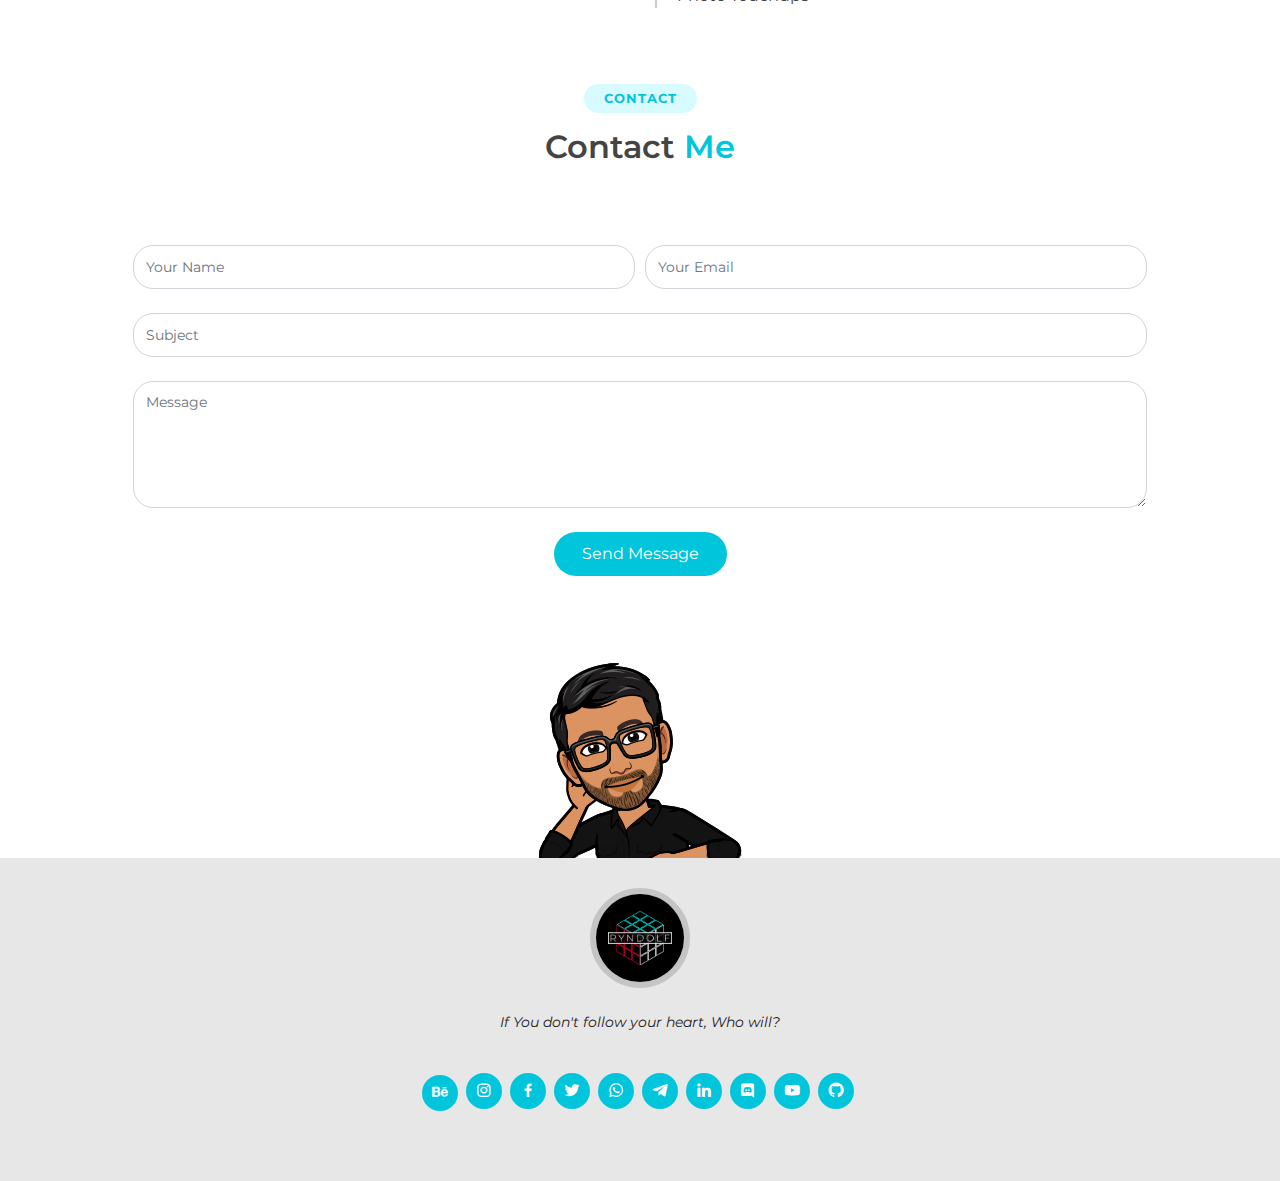
==== commit df2be63b: "added vid and site columns" ====
--- a/index.html
+++ b/index.html
@@ -543,6 +543,11 @@
                     <img src="assets/img/slider-portfolio/photography/shells.jpg">
                     <img src="assets/img/slider-portfolio/photography/strings.jpg">
                     <img src="assets/img/slider-portfolio/photography/tree.jpg">
+                    <img src="assets/img/slider-portfolio/photography/angle.jpg">
+                    <img src="assets/img/slider-portfolio/photography/build.jpg">
+                    <img src="assets/img/slider-portfolio/photography/angle2.jpg">
+                    <img src="assets/img/slider-portfolio/photography/vk.jpg">
+                    <img src="assets/img/slider-portfolio/photography/angle3.jpg">
                 </div>
               </div>
             </div>
@@ -577,6 +582,14 @@
                     <img src="assets/img/slider-portfolio/digital-art/track.jpg">
                     <img src="assets/img/slider-portfolio/digital-art/underwater.jpg">
                     <img src="assets/img/slider-portfolio/digital-art/life.jpg">
+                    <img src="assets/img/slider-portfolio/digital-art/happy.png">
+                    <img src="assets/img/slider-portfolio/digital-art/oldman.jpg">
+                    <img src="assets/img/slider-portfolio/digital-art/retro.png">
+                    <img src="assets/img/slider-portfolio/digital-art/aot.jpg">
+                    <img src="assets/img/slider-portfolio/digital-art/tom.jpg">
+                    <img src="assets/img/slider-portfolio/digital-art/mike.jpg">
+                    <img src="assets/img/slider-portfolio/digital-art/sheldon.jpg">
+                    <img src="assets/img/slider-portfolio/digital-art/peppa.jpg">
                 </div>
               </div>
             </div>
@@ -610,8 +623,44 @@
                     <img src="assets/img/slider-portfolio/freelance/face.jpg">
                     <img src="assets/img/slider-portfolio/freelance/dolphin.jpg">
                     <img src="assets/img/slider-portfolio/freelance/clglogo.jpg">
-                </div>
-              </div>
+                    <img src="assets/img/slider-portfolio/freelance/hustle.png">
+                    <img src="assets/img/slider-portfolio/freelance/invite2.jpg">
+                    <img src="assets/img/slider-portfolio/freelance/lang.png">
+                    <img src="assets/img/slider-portfolio/freelance/rfiy.jpg">
+                    <img src="assets/img/slider-portfolio/freelance/1more.png">
+                    <img src="assets/img/slider-portfolio/freelance/rfiytxt.png">
+                    <img src="assets/img/slider-portfolio/freelance/cali.jpg">
+                    <img src="assets/img/slider-portfolio/freelance/wolf.png">
+                    <img src="assets/img/slider-portfolio/freelance/certificate.jpg">
+                    <img src="assets/img/slider-portfolio/freelance/ck.png">
+                    <img src="assets/img/slider-portfolio/freelance/neon.jpg">
+                    <img src="assets/img/slider-portfolio/freelance/pattarai.png">
+                    <img src="assets/img/slider-portfolio/freelance/theervu.jpg">
+                </div>
+              </div>
+            </div>
+
+            <div class="section-title">
+              <h3>3D & <span>Video Edits</span></h3>
+            </div>
+
+            <div class="videos">
+              <video width="320" height="240" controls>
+                <source src="assets/img/slider-portfolio/videos/roll.mp4" type="video/mp4">
+              </video>
+              <video width="320" height="240" controls>
+                <source src="assets/img/slider-portfolio/videos/fox.mp4" type="video/mp4">
+              </video>
+            </div>
+
+            <div class="section-title">
+              <h3>Web <span>Pages</span></h3>
+            </div>
+
+            <div class="web">
+              <a target="_blank" href="https://ryndolf-portfolio.vercel.app"><img src="assets/img/slider-portfolio/webdev/ryndolf.png" alt="Case History"/></a>
+              <a target="_blank" href="https://jonathan-ryndolf.github.io/the-code/"><img src="assets/img/slider-portfolio/webdev/code.png" alt="Case History"/></a>
+              <a target="_blank" href="https://case-history-omega.vercel.app"><img src="assets/img/slider-portfolio/webdev/case.png" alt="Case History"/></a>
             </div>
 
             <!-- <div class="row my-5 py-5 one">
--- a/assets/css/style.css
+++ b/assets/css/style.css
@@ -1907,64 +1907,25 @@
 # Portfolio
 --------------------------------------------------------------*/
 
-/* .portfolio .dark,
-.portfolio .dark:before {
-  background-color: #ffffff;
-}
-
-.portfolio .dark {
-  position: relative;
-  display: grid;
-}
-
-.portfolio .dark:before {
-  content: "";
-  position: absolute;
-  height: 100%;
-  width: 200vw;
-  left: -100vw;
-  z-index: -1;
-} */
-
-/* .portfolio .row {
-  color: #ffffff;
-} */
-
 .portfolio img {
-  height: 250px;
+  height: 200px;
   margin-right: 25px;
   margin-left: 25px;
   border-radius: 10px;
 }
 
-/* .portfolio h1 {
-  font-size: 30px;
-  font-weight: 600;
-}
-
-.portfolio h2 {
-  font-size: 15px;
-  font-weight: 600;
-}
-
-.portfolio h2 span {
-  font-weight: 100;
-} */
-
 .space {
-  height: 400px;
-}
-
-.platforms {
+  height: 280px;
+}
+
+.platforms, .platforms2 {
   background: transparent;
-  height: 80%;
-  margin: auto;
   overflow: hidden;
   position: absolute;
   width: 100%;
   z-index: 1;
 }
-.platforms .slide-track {
+.platforms .slide-track, .platforms2 .slide-track2 {
   display: flex;
   width: calc(100px * 32);
   top: 10%;
@@ -1972,24 +1933,26 @@
 }
 
 .platforms2 {
-  background: transparent;
-  height: 80%;
-  margin: auto;
-  overflow: hidden;
-  position: absolute;
-  width: 100%;
-  z-index: 1;
   direction: rtl;
-}
-.platforms2 .slide-track2 {
-  display: flex;
-  width: calc(100px * 32);
-  top: 10%;
-  position: relative;
 }
 
 .bnw {
   filter: grayscale(1);
+}
+
+.web {
+  width: fit-content;
+  display: block;
+  margin-left: auto;
+  margin-right: auto;
+}
+
+.videos {
+  width: fit-content;
+  display: block;
+  margin-left: auto;
+  margin-right: auto;
+  margin-bottom: 100px;
 }
 
 /* .platforms a.taphover {
